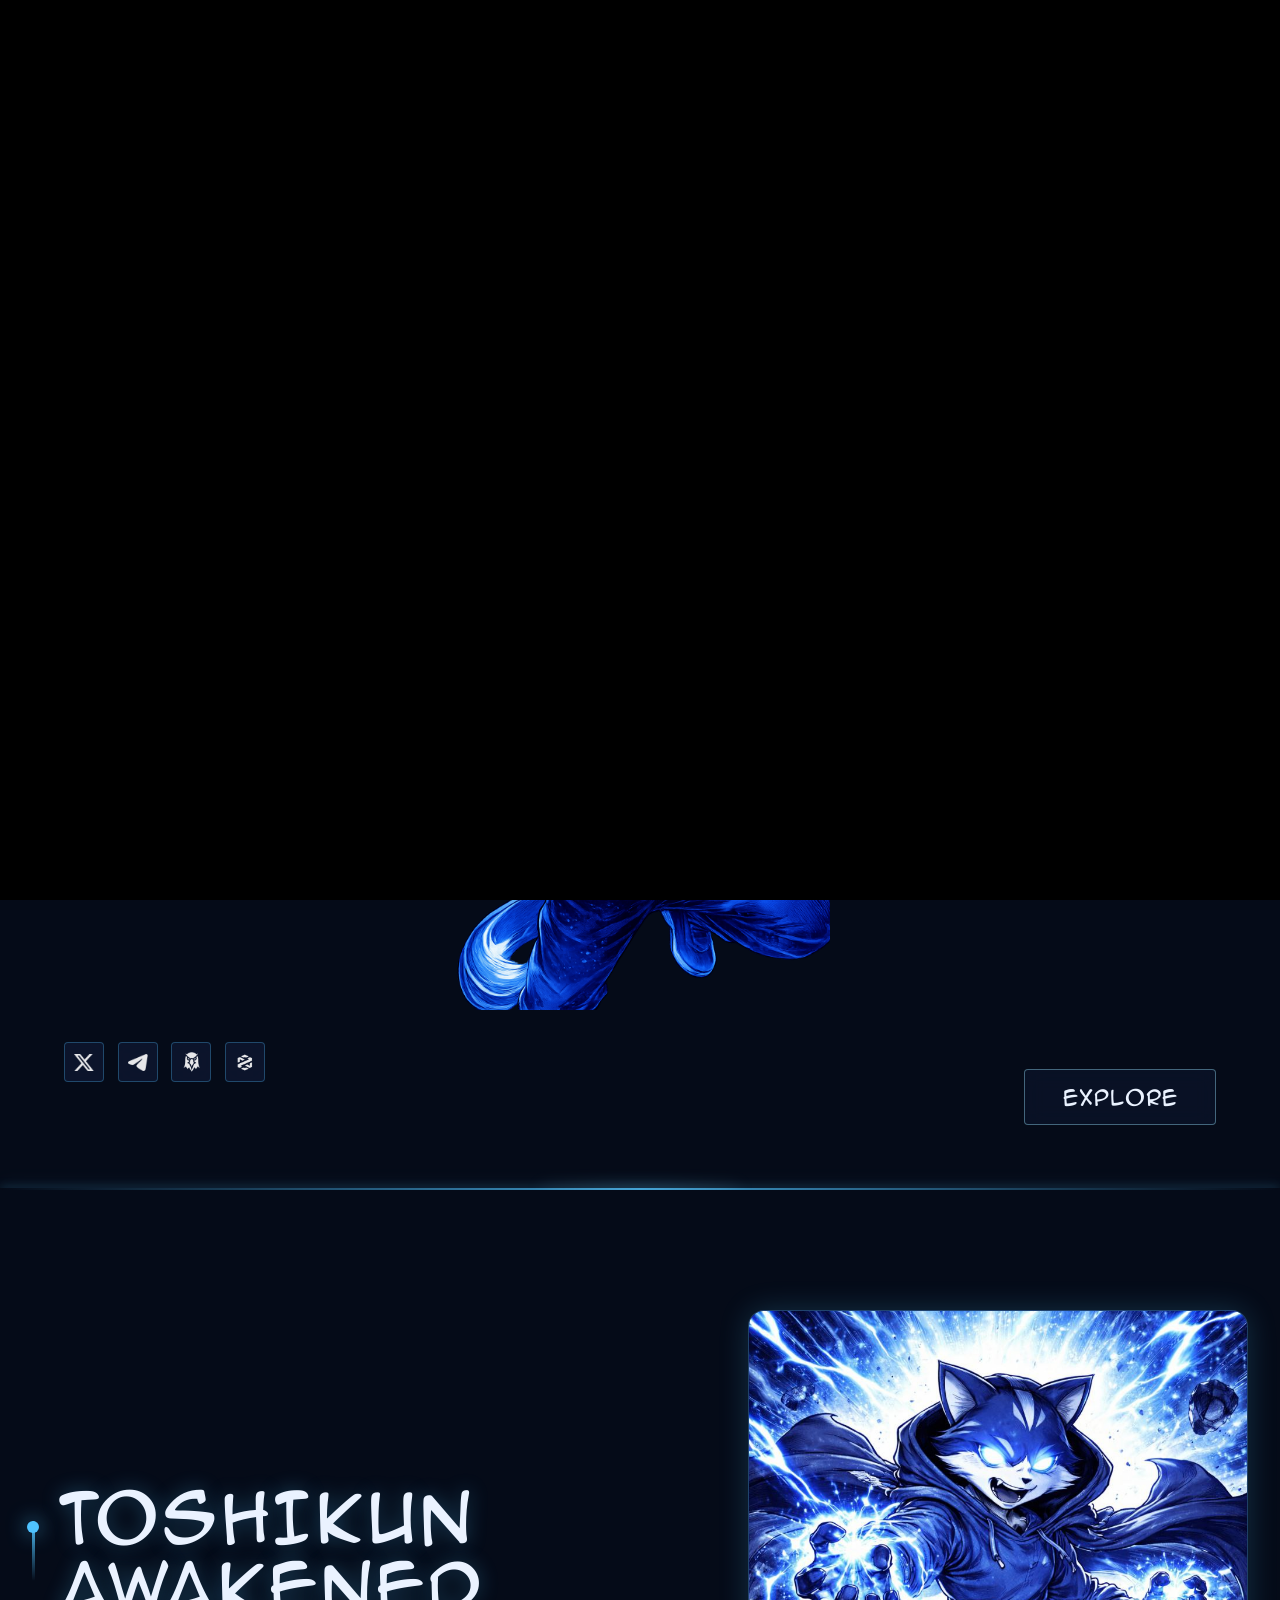
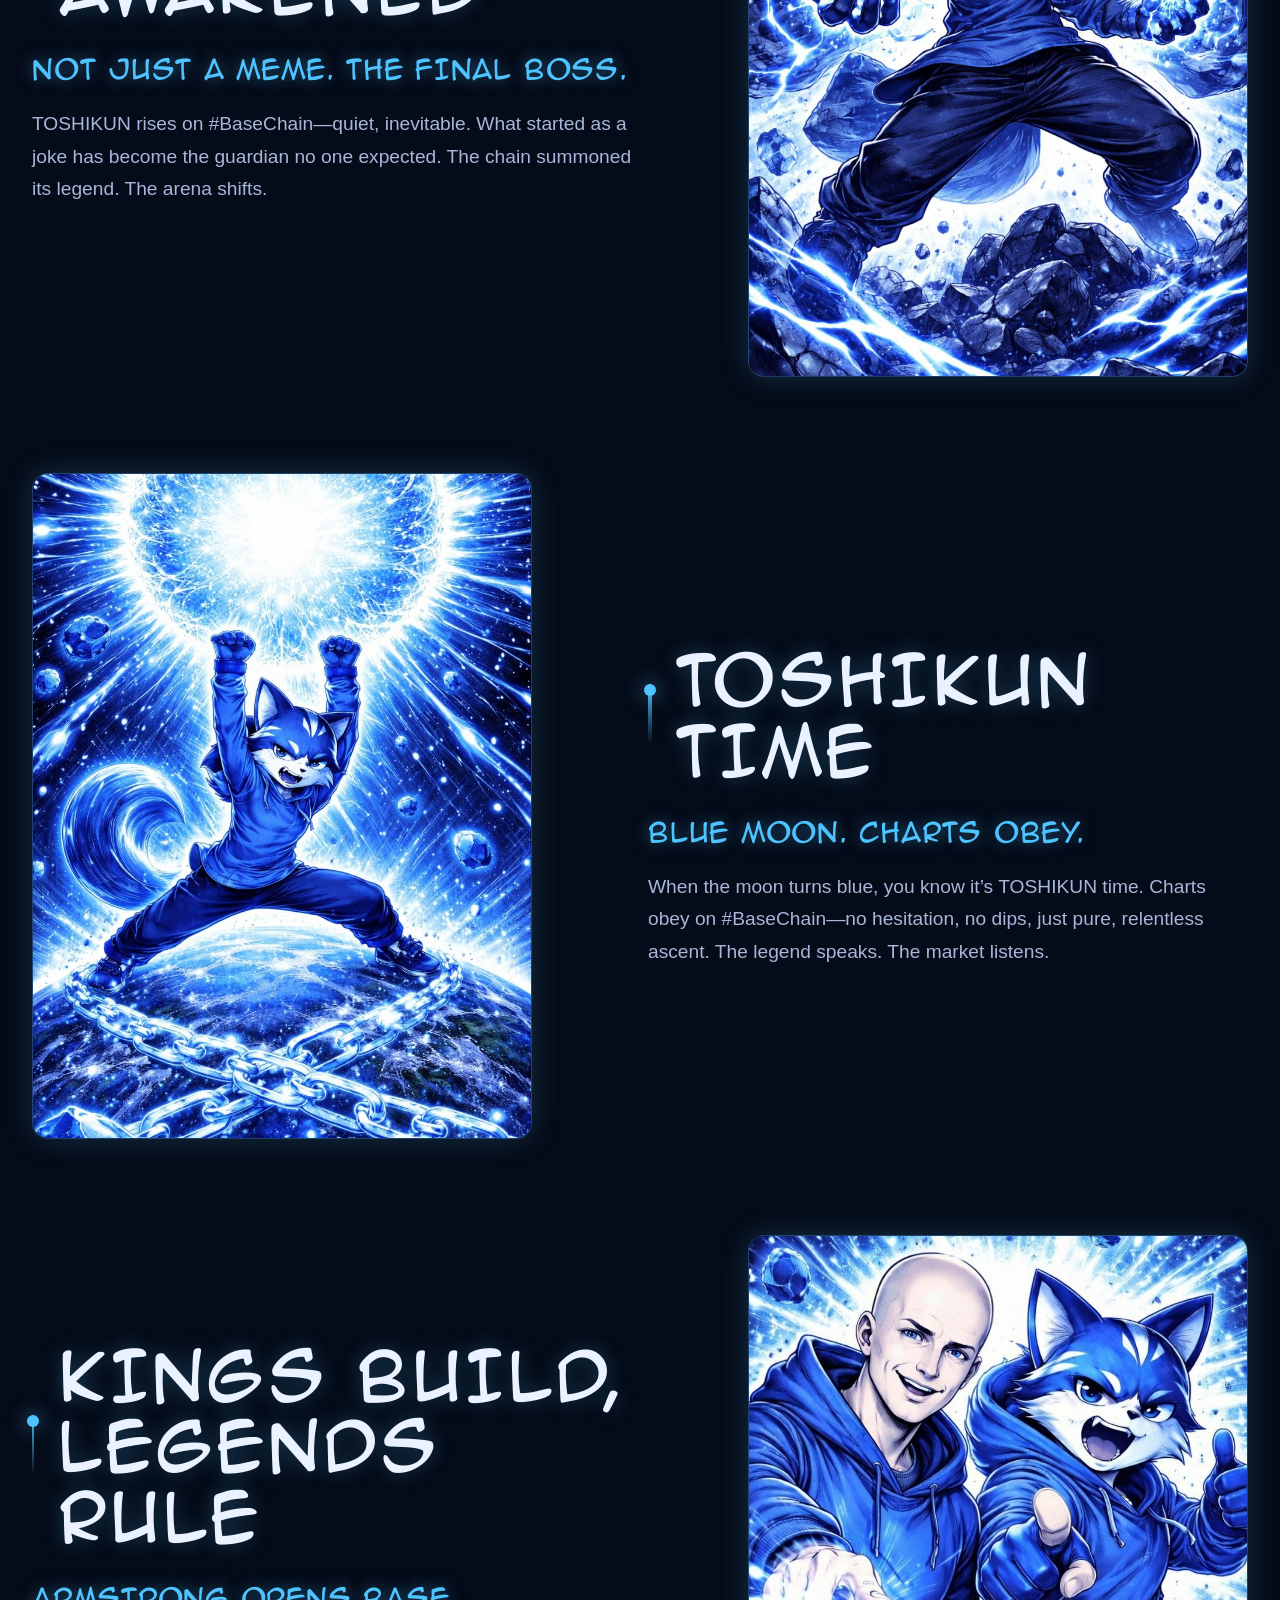
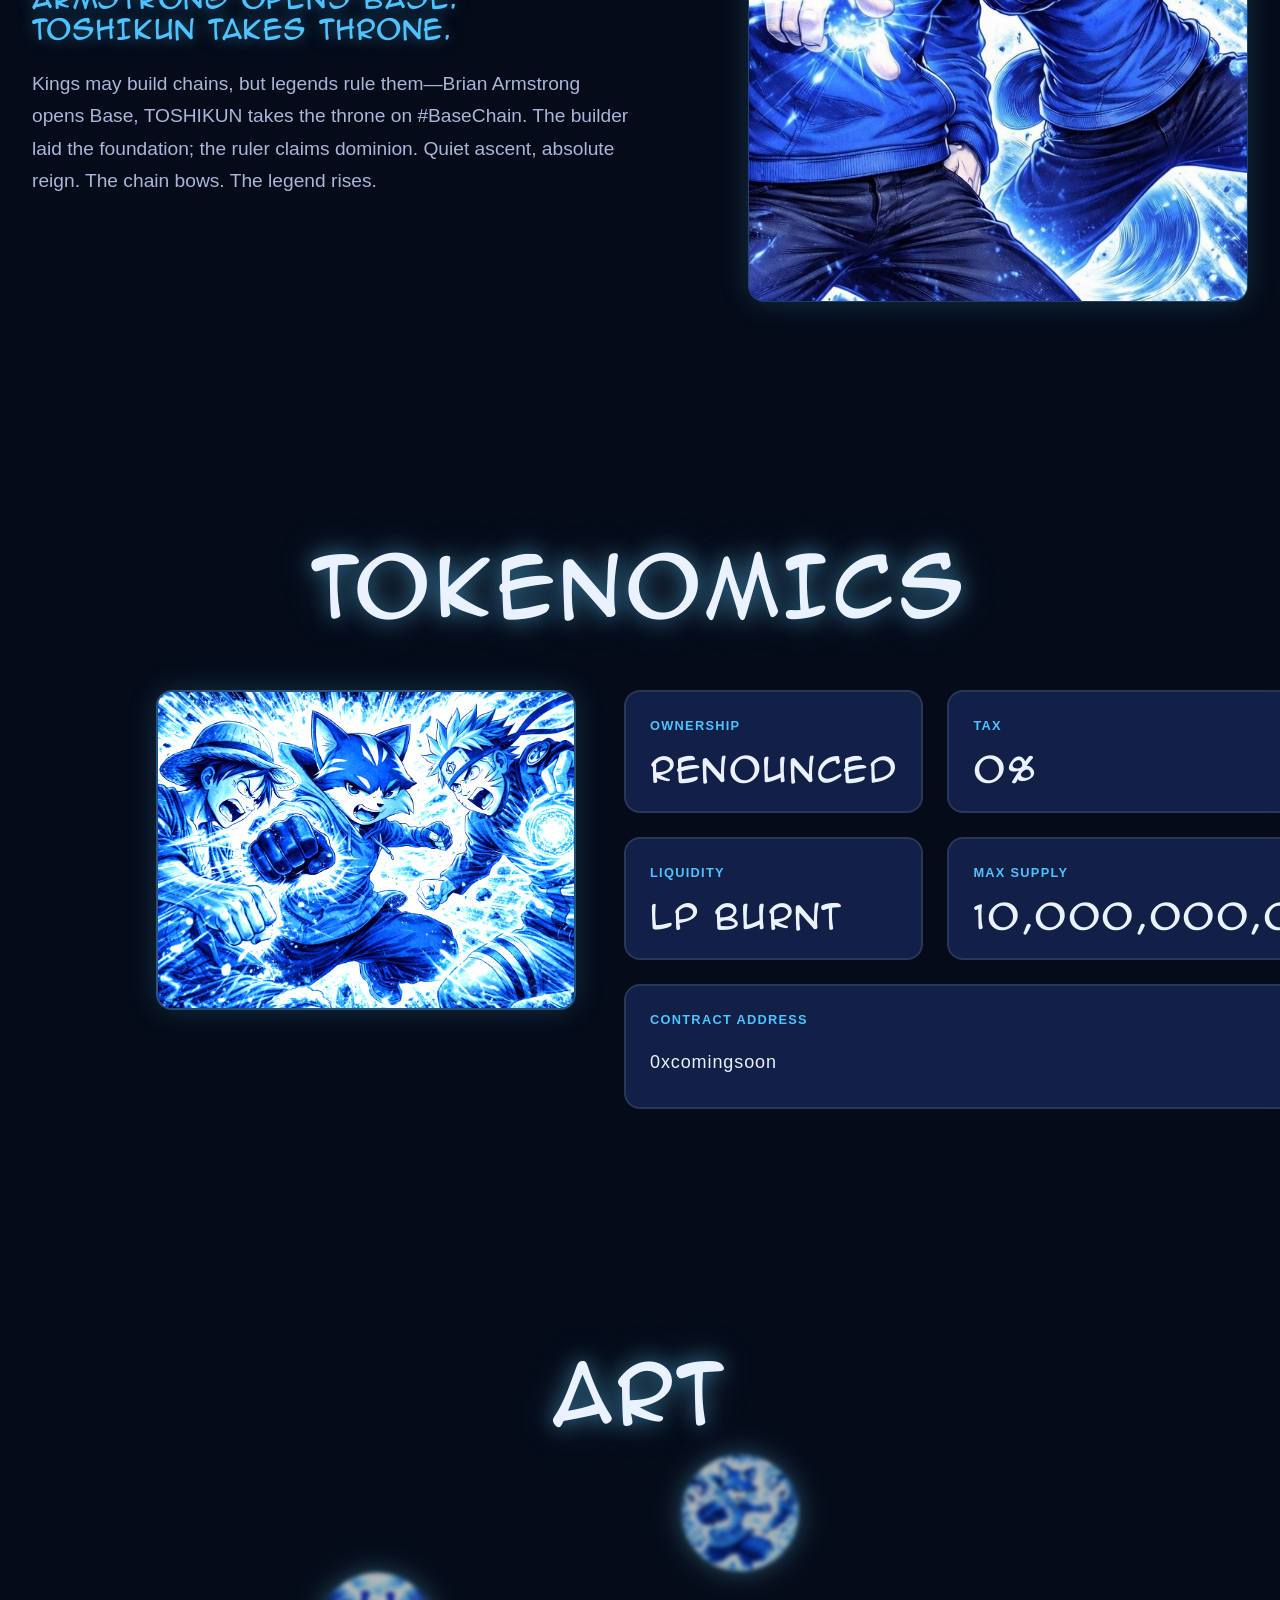
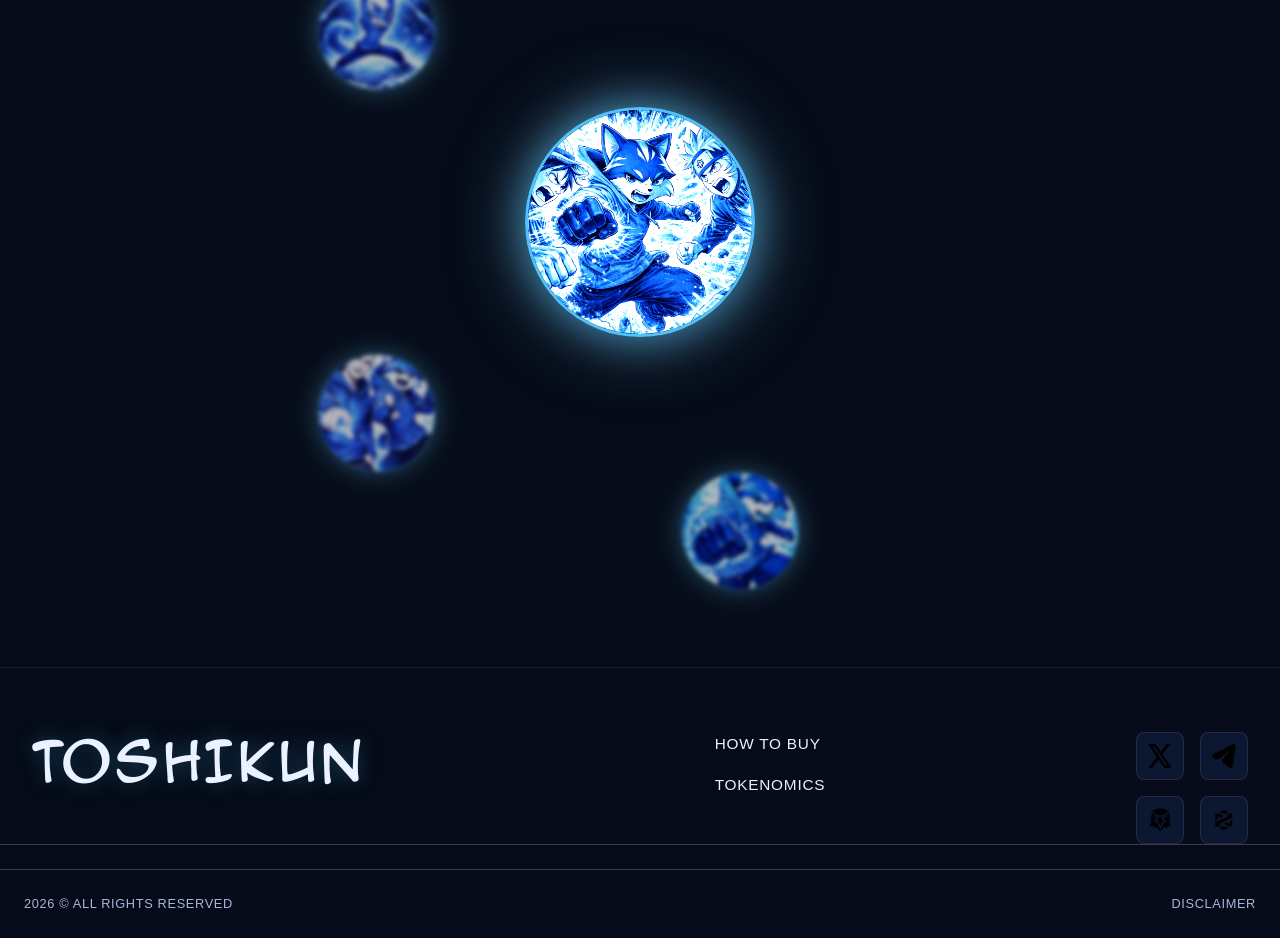
==== index.html @ 1a9bc4cf "sdfsdf" ====
<!DOCTYPE html>
<!--pYTr7hoHGYEhl8KFWzKjO-->
<html lang="pt-BR">
  <head>
    <meta charset="utf-8" />
    <meta name="viewport" content="width=device-width, initial-scale=1" />
    <link rel="preload" as="image" href="/logo.png" />
    <link rel="preload" as="image" href="/images/tokenomics.jpg" />
    <link
      rel="stylesheet"
      href="/_next/static/css/e7bf44fd7b5bde26.css?dpl=dpl_9pEHdtRf7CvMGkQ9hdshAdx8VDHJ"
      data-precedence="next"
    />
    <link
      rel="preload"
      as="script"
      fetchPriority="low"
      href="/_next/static/chunks/webpack-74c939c87fa0092a.js?dpl=dpl_9pEHdtRf7CvMGkQ9hdshAdx8VDHJ"
    />
    <script
      src="/_next/static/chunks/4bd1b696-c023c6e3521b1417.js?dpl=dpl_9pEHdtRf7CvMGkQ9hdshAdx8VDHJ"
      async=""
    ></script>
    <script
      src="/_next/static/chunks/255-a014c4a81a829f69.js?dpl=dpl_9pEHdtRf7CvMGkQ9hdshAdx8VDHJ"
      async=""
    ></script>
    <script
      src="/_next/static/chunks/main-app-f9b5d20365cb8be2.js?dpl=dpl_9pEHdtRf7CvMGkQ9hdshAdx8VDHJ"
      async=""
    ></script>
    <script
      src="/_next/static/chunks/239-767ea5a697c96d75.js?dpl=dpl_9pEHdtRf7CvMGkQ9hdshAdx8VDHJ"
      async=""
    ></script>
    <script
      src="/_next/static/chunks/app/page-e0109c1b77b724ce.js?dpl=dpl_9pEHdtRf7CvMGkQ9hdshAdx8VDHJ"
      async=""
    ></script>
    <title>TOSHIKUN - Home</title>
    <meta name="description" content="TOSHIKO" />
    <link rel="icon" href="/favicon.png" />
    <script
      src="/_next/static/chunks/polyfills-42372ed130431b0a.js?dpl=dpl_9pEHdtRf7CvMGkQ9hdshAdx8VDHJ"
      nomodule=""
    ></script>
  </head>
  <body>
    <div hidden=""><!--$--><!--/$--></div>
    <div class="loader">
      <div class="loader__video-wrapper">
        <video class="loader__video" autoplay="" muted="" playsinline="">
          <source src="/loader.mp4" type="video/mp4" />
        </video>
      </div>
    </div>
    <div class="wrapper">
      <header class="header">
        <div class="header__container">
          <a
            href="https://t.me/basetoshikun"
            target="_blank"
            rel="noopener noreferrer"
            class="header__button"
            ><span>JOIN COMMUNITY</span></a
          >
        </div>
      </header>
      <main>
        <section class="hero">
          <div class="hero__bg">
            <video
              class="hero__bg-video"
              autoplay=""
              muted=""
              playsinline=""
              preload="auto"
            >
              <source src="/background.mp4" type="video/mp4" />
            </video>
            <div class="hero__bg-overlay"></div>
          </div>
          <div class="hero__container">
            <div class="hero__title">
                <img src="/title.png"/>
            </div>
            <div class="hero__logo-wrapper">
              <div class="hero__logo hero__logo--idle">
                <img
                  alt="TOSHIKO Logo"
                  width="800"
                  height="700"
                  decoding="async"
                  data-nimg="1"
                  class="hero__logo-img"
                  style="color: transparent"
                  src="/logo.png"
                />
              </div>
            </div>
            <div class="hero__footer">
              <div class="hero__social">
                <a
                  href="https://x.com/basetoshikun"
                  target="_blank"
                  rel="noopener noreferrer"
                  class="hero__social-item"
                  aria-label="Twitter/X"
                  ><img
                    alt="Twitter/X"
                    loading="lazy"
                    width="24"
                    height="24"
                    decoding="async"
                    data-nimg="1"
                    style="color: transparent"
                    srcset="
                      /_next/image?url=%2Ftwitter.png&amp;w=32&amp;q=75 1x,
                      /_next/image?url=%2Ftwitter.png&amp;w=48&amp;q=75 2x
                    "
                    src="/_next/image?url=%2Ftwitter.png&amp;w=48&amp;q=75" /></a
                ><a
                  href="https://t.me/basetoshikun"
                  target="_blank"
                  rel="noopener noreferrer"
                  class="hero__social-item"
                  aria-label="Telegram"
                  ><img
                    alt="Telegram"
                    loading="lazy"
                    width="24"
                    height="24"
                    decoding="async"
                    data-nimg="1"
                    style="color: transparent"
                    srcset="
                      /_next/image?url=%2Ftelegram.png&amp;w=32&amp;q=75 1x,
                      /_next/image?url=%2Ftelegram.png&amp;w=48&amp;q=75 2x
                    "
                    src="/_next/image?url=%2Ftelegram.png&amp;w=48&amp;q=75" /></a
                ><a
                  href="https://dexscreener.com/base/0xcomingsoon"
                  target="_blank"
                  rel="noopener noreferrer"
                  class="hero__social-item"
                  aria-label="DexScreener"
                  ><img
                    alt="DexScreener"
                    loading="lazy"
                    width="24"
                    height="24"
                    decoding="async"
                    data-nimg="1"
                    style="color: transparent"
                    srcset="
                      /_next/image?url=%2Fdexscreener.png&amp;w=32&amp;q=75 1x,
                      /_next/image?url=%2Fdexscreener.png&amp;w=48&amp;q=75 2x
                    "
                    src="/_next/image?url=%2Fdexscreener.png&amp;w=48&amp;q=75" /></a
                ><a
                  href="https://www.dextools.io/app/en/base/pair-explorer/0xcomingsoon"
                  target="_blank"
                  rel="noopener noreferrer"
                  class="hero__social-item"
                  aria-label="Dextools"
                  ><img
                    alt="Dextools"
                    loading="lazy"
                    width="24"
                    height="24"
                    decoding="async"
                    data-nimg="1"
                    style="color: transparent"
                    srcset="
                      /_next/image?url=%2Fdextools.png&amp;w=32&amp;q=75 1x,
                      /_next/image?url=%2Fdextools.png&amp;w=48&amp;q=75 2x
                    "
                    src="/_next/image?url=%2Fdextools.png&amp;w=48&amp;q=75"
                /></a>
              </div>
              <div class="hero__footer-button">
                <a href="#" class="hero__button hero__button--footer"
                  ><span>EXPLORE</span></a
                >
              </div>
            </div>
          </div>
          <div class="hero__divider">
            <div class="hero__divider-line"></div>
            <div class="hero__divider-glow"></div>
          </div>
        </section>
        <section class="story">
          <div class="story__container">
            <div class="story__item">
              <div class="story__content">
                <div class="story__title-wrapper">
                  <div class="story__title-line"></div>
                  <h2 class="story__title">TOSHIKUN AWAKENED</h2>
                </div>
                <p class="story__subtitle">Not Just a Meme. The Final Boss.</p>
                <p class="story__text">
                    TOSHIKUN rises on #BaseChain—quiet, inevitable. What started as a joke has become the guardian no one expected. The chain summoned its legend. The arena shifts.
                </p>
              </div>
              <div class="story__image">
                <div class="story__image-frame">
                  <img
                    alt="On-Chain Transparency"
                    loading="lazy"
                    decoding="async"
                    data-nimg="fill"
                    class="story__image-content"
                    style="
                      position: absolute;
                      height: 100%;
                      width: 100%;
                      left: 0;
                      top: 0;
                      right: 0;
                      bottom: 0;
                      color: transparent;
                    "
                    src="/images/img1.jpg"
                  />
                </div>
              </div>
            </div>
            <div class="story__item story__item--reverse">
              <div class="story__content">
                <div class="story__title-wrapper">
                  <div class="story__title-line"></div>
                  <h2 class="story__title">TOSHIKUN TIME</h2>
                </div>
                <p class="story__subtitle">Blue Moon. Charts Obey.</p>
                <p class="story__text">
                    When the moon turns blue, you know it’s TOSHIKUN time. Charts obey on #BaseChain—no hesitation, no dips, just pure, relentless ascent. The legend speaks. The market listens.
                </p>
              </div>
              <div class="story__image">
                <div class="story__image-frame">
                  <img
                    alt="Autonomous AI Agents"
                    loading="lazy"
                    decoding="async"
                    data-nimg="fill"
                    class="story__image-content"
                    style="
                      position: absolute;
                      height: 100%;
                      width: 100%;
                      left: 0;
                      top: 0;
                      right: 0;
                      bottom: 0;
                      color: transparent;
                    "
                    src="/images/img2.jpg"
                  />
                </div>
              </div>
            </div>
            <div class="story__item">
              <div class="story__content">
                <div class="story__title-wrapper">
                  <div class="story__title-line"></div>
                  <h2 class="story__title">KINGS BUILD, LEGENDS RULE</h2>
                </div>
                <p class="story__subtitle">Armstrong Opens Base. TOSHIKUN Takes Throne.</p>
                <p class="story__text">
                    Kings may build chains, but legends rule them—Brian Armstrong opens Base, TOSHIKUN takes the throne on #BaseChain. The builder laid the foundation; the ruler claims dominion. Quiet ascent, absolute reign. The chain bows. The legend rises.
                </p>
              </div>
              <div class="story__image">
                <div class="story__image-frame">
                  <img
                    alt="Tokenized Power"
                    loading="lazy"
                    decoding="async"
                    data-nimg="fill"
                    class="story__image-content"
                    style="
                      position: absolute;
                      height: 100%;
                      width: 100%;
                      left: 0;
                      top: 0;
                      right: 0;
                      bottom: 0;
                      color: transparent;
                    "
                    src="/images/img3.jpg"
                  />
                </div>
              </div>
            </div>
          </div>
        </section>
        <section class="tokenomics">
          <div class="tokenomics__container">
            <h2 class="tokenomics__title">TOKENOMICS</h2>
            <div class="tokenomics__content">
              <div class="tokenomics__illustration">
                <div class="tokenomics__illustration-wrapper">
                  <img
                    alt="Isagi Character"
                    decoding="async"
                    data-nimg="fill"
                    class="tokenomics__illustration-img"
                    style="
                      position: absolute;
                      height: 100%;
                      width: 100%;
                      left: 0;
                      top: 0;
                      right: 0;
                      bottom: 0;
                      color: transparent;
                    "
                    src="/images/tokenomics.jpg"
                  />
                </div>
              </div>
              <div class="tokenomics__cards">
                <div class="tokenomics__card">
                  <span class="tokenomics__card-label">OWNERSHIP</span
                  ><span class="tokenomics__card-value">RENOUNCED</span>
                </div>
                <div class="tokenomics__card">
                  <span class="tokenomics__card-label">TAX</span
                  ><span class="tokenomics__card-value">0%</span>
                </div>
                <div class="tokenomics__card">
                  <span class="tokenomics__card-label">LIQUIDITY</span
                  ><span class="tokenomics__card-value">LP BURNT</span>
                </div>
                <div class="tokenomics__card">
                  <span class="tokenomics__card-label">MAX SUPPLY</span
                  ><span class="tokenomics__card-value">10,000,000,000</span>
                </div>
                <div class="tokenomics__card tokenomics__card--address">
                  <span class="tokenomics__card-label">CONTRACT ADDRESS</span>
                  <div class="tokenomics__card-address-wrapper">
                    <span class="tokenomics__card-address"
                      >0xcomingsoon</span
                    ><button
                      class="tokenomics__card-copy"
                      aria-label="Copy contract address"
                    >
                      <svg
                        width="20"
                        height="20"
                        viewBox="0 0 24 24"
                        fill="none"
                        xmlns="http://www.w3.org/2000/svg"
                      >
                        <path
                          d="M16 1H4C2.9 1 2 1.9 2 3V17H4V3H16V1ZM19 5H8C6.9 5 6 5.9 6 7V21C6 22.1 6.9 23 8 23H19C20.1 23 21 22.1 21 21V7C21 5.9 20.1 5 19 5ZM19 21H8V7H19V21Z"
                          fill="currentColor"
                        ></path>
                      </svg>
                    </button>
                  </div>
                </div>
              </div>
            </div>
          </div>
        </section>
        <section class="art">
          <div class="art__container">
            <h2 class="art__title">ART</h2>
            <div class="art__orbit">
              <div class="art__center">
                <div class="art__center-image">
                  <div class="art__particles"></div>
                  <img
                    alt="Active Art"
                    decoding="async"
                    data-nimg="fill"
                    class="art__center-img"
                    style="
                      position: absolute;
                      height: 100%;
                      width: 100%;
                      left: 0;
                      top: 0;
                      right: 0;
                      bottom: 0;
                      color: transparent;
                    "
                    src="/logo.png"
                  />
                </div>
              </div>
              <div class="art__orbit-ring"></div>
            </div>
          </div>
        </section>
      </main>
      <footer class="footer">
        <div class="footer__container">
          <div class="footer__logo">
            <h2 class="footer__logo-text">
              <span class="footer__logo-main">TOSHIKUN</span>
            </h2>
          </div>
          <div class="footer__nav">
            <div class="footer__nav-column">
              <a href="#" class="footer__nav-link">HOW TO BUY</a
              ><a href="#" class="footer__nav-link">TOKENOMICS</a>
            </div>
          </div>
          <div class="footer__social">
            <a
              href="https://x.com/basetoshikun"
              target="_blank"
              rel="noopener noreferrer"
              class="footer__social-item"
              aria-label="Twitter/X"
              ><img
                alt="Twitter/X"
                loading="lazy"
                width="24"
                height="24"
                decoding="async"
                data-nimg="1"
                style="color: transparent"
                srcset="
                  /_next/image?url=%2Ftwitter.png&amp;w=32&amp;q=75 1x,
                  /_next/image?url=%2Ftwitter.png&amp;w=48&amp;q=75 2x
                "
                src="/_next/image?url=%2Ftwitter.png&amp;w=48&amp;q=75" /></a
            ><a
              href="https://t.me/basetoshikun"
              target="_blank"
              rel="noopener noreferrer"
              class="footer__social-item"
              aria-label="Telegram"
              ><img
                alt="Telegram"
                loading="lazy"
                width="24"
                height="24"
                decoding="async"
                data-nimg="1"
                style="color: transparent"
                srcset="
                  /_next/image?url=%2Ftelegram.png&amp;w=32&amp;q=75 1x,
                  /_next/image?url=%2Ftelegram.png&amp;w=48&amp;q=75 2x
                "
                src="/_next/image?url=%2Ftelegram.png&amp;w=48&amp;q=75" /></a
            ><a
              href="https://dexscreener.com/base/0xcomingsoon"
              target="_blank"
              rel="noopener noreferrer"
              class="footer__social-item"
              aria-label="DexScreener"
              ><img
                alt="DexScreener"
                loading="lazy"
                width="24"
                height="24"
                decoding="async"
                data-nimg="1"
                style="color: transparent"
                srcset="
                  /_next/image?url=%2Fdexscreener.png&amp;w=32&amp;q=75 1x,
                  /_next/image?url=%2Fdexscreener.png&amp;w=48&amp;q=75 2x
                "
                src="/_next/image?url=%2Fdexscreener.png&amp;w=48&amp;q=75" /></a
            ><a
              href="https://www.dextools.io/app/en/base/pair-explorer/0xcomingsoon"
              target="_blank"
              rel="noopener noreferrer"
              class="footer__social-item"
              aria-label="Dextools"
              ><img
                alt="Dextools"
                loading="lazy"
                width="24"
                height="24"
                decoding="async"
                data-nimg="1"
                style="color: transparent"
                srcset="
                  /_next/image?url=%2Fdextools.png&amp;w=32&amp;q=75 1x,
                  /_next/image?url=%2Fdextools.png&amp;w=48&amp;q=75 2x
                "
                src="/_next/image?url=%2Fdextools.png&amp;w=48&amp;q=75"
            /></a>
          </div>
        </div>
        <div class="footer__bottom">
          <div class="footer__divider"></div>
          <div class="footer__bottom-content">
            <p class="footer__copyright">2026 © ALL RIGHTS RESERVED</p>
            <a href="#" class="footer__disclaimer">DISCLAIMER</a>
          </div>
        </div>
      </footer>
    </div>
    <!--$--><!--/$-->
    <script
      src="/_next/static/chunks/webpack-74c939c87fa0092a.js?dpl=dpl_9pEHdtRf7CvMGkQ9hdshAdx8VDHJ"
      id="_R_"
      async=""
    ></script>
    <script>
      (self.__next_f = self.__next_f || []).push([0]);
    </script>
    <script>
      self.__next_f.push([
        1,
        '1:"$Sreact.fragment"\n2:I[9766,[],""]\n3:I[8924,[],""]\n4:I[1959,[],"ClientPageRoot"]\n5:I[7339,["239","static/chunks/239-767ea5a697c96d75.js?dpl=dpl_9pEHdtRf7CvMGkQ9hdshAdx8VDHJ","974","static/chunks/app/page-e0109c1b77b724ce.js?dpl=dpl_9pEHdtRf7CvMGkQ9hdshAdx8VDHJ"],"default"]\n8:I[4431,[],"OutletBoundary"]\na:I[5278,[],"AsyncMetadataOutlet"]\nc:I[4431,[],"ViewportBoundary"]\ne:I[4431,[],"MetadataBoundary"]\nf:"$Sreact.suspense"\n11:I[7150,[],""]\n:HL["/_next/static/css/e7bf44fd7b5bde26.css?dpl=dpl_9pEHdtRf7CvMGkQ9hdshAdx8VDHJ","style"]\n',
      ]);
    </script>
    <script>
      self.__next_f.push([
        1,
        '0:{"P":null,"b":"pYTr7hoHGYEhl8KFWzKjO","p":"","c":["",""],"i":false,"f":[[["",{"children":["__PAGE__",{}]},"$undefined","$undefined",true],["",["$","$1","c",{"children":[[["$","link","0",{"rel":"stylesheet","href":"/_next/static/css/e7bf44fd7b5bde26.css?dpl=dpl_9pEHdtRf7CvMGkQ9hdshAdx8VDHJ","precedence":"next","crossOrigin":"$undefined","nonce":"$undefined"}]],["$","html",null,{"lang":"pt-BR","children":["$","body",null,{"children":["$","$L2",null,{"parallelRouterKey":"children","error":"$undefined","errorStyles":"$undefined","errorScripts":"$undefined","template":["$","$L3",null,{}],"templateStyles":"$undefined","templateScripts":"$undefined","notFound":[[["$","title",null,{"children":"404: This page could not be found."}],["$","div",null,{"style":{"fontFamily":"system-ui,\\"Segoe UI\\",Roboto,Helvetica,Arial,sans-serif,\\"Apple Color Emoji\\",\\"Segoe UI Emoji\\"","height":"100vh","textAlign":"center","display":"flex","flexDirection":"column","alignItems":"center","justifyContent":"center"},"children":["$","div",null,{"children":[["$","style",null,{"dangerouslySetInnerHTML":{"__html":"body{color:#000;background:#fff;margin:0}.next-error-h1{border-right:1px solid rgba(0,0,0,.3)}@media (prefers-color-scheme:dark){body{color:#fff;background:#000}.next-error-h1{border-right:1px solid rgba(255,255,255,.3)}}"}}],["$","h1",null,{"className":"next-error-h1","style":{"display":"inline-block","margin":"0 20px 0 0","padding":"0 23px 0 0","fontSize":24,"fontWeight":500,"verticalAlign":"top","lineHeight":"49px"},"children":404}],["$","div",null,{"style":{"display":"inline-block"},"children":["$","h2",null,{"style":{"fontSize":14,"fontWeight":400,"lineHeight":"49px","margin":0},"children":"This page could not be found."}]}]]}]}]],[]],"forbidden":"$undefined","unauthorized":"$undefined"}]}]}]]}],{"children":["__PAGE__",["$","$1","c",{"children":[["$","$L4",null,{"Component":"$5","searchParams":{},"params":{},"promises":["$@6","$@7"]}],null,["$","$L8",null,{"children":["$L9",["$","$La",null,{"promise":"$@b"}]]}]]}],{},null,false]},null,false],["$","$1","h",{"children":[null,[["$","$Lc",null,{"children":"$Ld"}],null],["$","$Le",null,{"children":["$","div",null,{"hidden":true,"children":["$","$f",null,{"fallback":null,"children":"$L10"}]}]}]]}],false]],"m":"$undefined","G":["$11",[]],"s":false,"S":true}\n',
      ]);
    </script>
    <script>
      self.__next_f.push([
        1,
        '6:{}\n7:"$0:f:0:1:2:children:1:props:children:0:props:params"\n',
      ]);
    </script>
    <script>
      self.__next_f.push([
        1,
        'd:[["$","meta","0",{"charSet":"utf-8"}],["$","meta","1",{"name":"viewport","content":"width=device-width, initial-scale=1"}]]\n9:null\n',
      ]);
    </script>
    <script>
      self.__next_f.push([
        1,
        '12:I[622,[],"IconMark"]\nb:{"metadata":[["$","title","0",{"children":"TOSHIKO - Home"}],["$","meta","1",{"name":"description","content":"TOSHIKO"}],["$","link","2",{"rel":"icon","href":"/favicon.png"}],["$","$L12","3",{}]],"error":null,"digest":"$undefined"}\n',
      ]);
    </script>
    <script>
      self.__next_f.push([1, '10:"$b:metadata"\n']);
    </script>
  </body>
</html>
---- _next/static/css/e7bf44fd7b5bde26.css ----
@font-face {
  font-family: Anime Ace;
  font-display: swap;
  src: url(/animeace2_reg.ttf) format("truetype");
  font-weight: 400;
  font-style: normal;
}
@import url("https://fonts.googleapis.com/css2?family=Inter:wght@300;400;500;600;700&display=swap");
@supports not (font-family: "Anime Ace") {
  * {
    font-family: -apple-system, BlinkMacSystemFont, Segoe UI, Roboto, sans-serif;
  }
}
* {
  padding: 0;
  margin: 0;
  border: 0;
}
*,
:after,
:before {
  box-sizing: border-box;
}
:after,
:before {
  display: inline-block;
}
body,
html {
  height: 100%;
  min-width: 320px;
}
body {
  color: #eaf2ff;
  line-height: 1.6;
  font-family: Inter, -apple-system, BlinkMacSystemFont, Segoe UI, Roboto,
    sans-serif;
  font-size: 1.25rem;
  background-color: #050b18;
  -ms-text-size-adjust: 100%;
  -moz-text-size-adjust: 100%;
  -webkit-text-size-adjust: 100%;
  -webkit-font-smoothing: antialiased;
  -moz-osx-font-smoothing: grayscale;
}
.loader {
  position: fixed;
  top: 0;
  left: 0;
  z-index: 9999;
  overflow: hidden;
}
.loader,
.loader__video-wrapper {
  width: 100%;
  height: 100%;
  background-color: #000;
  display: flex;
  align-items: center;
  justify-content: center;
}
.loader__video {
  width: 100%;
  height: 100%;
  object-fit: contain;
  background-color: #000;
}
button,
input,
textarea {
  font-family: Inter, -apple-system, BlinkMacSystemFont, Segoe UI, Roboto,
    sans-serif;
  font-size: inherit;
  line-height: inherit;
  color: inherit;
  background-color: rgba(0, 0, 0, 0);
}
input,
textarea {
  width: 100%;
}
label {
  display: inline-block;
}
button,
option,
select {
  cursor: pointer;
}
a {
  display: inline-block;
  color: inherit;
  text-decoration: none;
}
ul li {
  list-style: none;
}
img {
  vertical-align: top;
}
h1,
h2,
h3,
h4,
h5,
h6 {
  font-weight: inherit;
  font-size: inherit;
}
.lock body {
  overflow: hidden;
  touch-action: none;
  overscroll-behavior: none;
}
.wrapper {
  min-height: 100%;
  display: flex;
  flex-direction: column;
  overflow: hidden;
}
@supports (overflow: clip) {
  .wrapper {
    overflow: clip;
  }
}
.wrapper > main {
  flex: 1 1 auto;
}
.wrapper > * {
  min-width: 0;
}
[class*="__container"] {
  max-width: 99.375rem;
  margin: 0 auto;
  padding: 0 0.9375rem;
}
[class*="--gc"] {
  display: grid;
  min-width: 0;
  grid-template-columns: 0.9375rem 1fr minmax(auto, 97.5rem) 1fr 0.9375rem;
}
[class*="--gc"] > * {
  min-width: 0;
  grid-column: 3/4;
}
body:after {
  content: "";
  background-color: rgba(0, 0, 0, 0.6);
  position: fixed;
  width: 100%;
  height: 100%;
  top: 0;
  left: 0;
  opacity: 0;
  transition: opacity 0.8s ease 0s;
  pointer-events: none;
  z-index: 149;
}
.popup-show body:after {
  opacity: 1;
}
.popup {
  position: fixed;
  top: 0;
  left: 0;
  bottom: 0;
  right: 0;
  padding: 30px 10px;
  transition: visibility 0.8s ease 0s;
  visibility: hidden;
  pointer-events: none;
}
.popup_show {
  z-index: 150;
  visibility: visible;
  overflow: auto;
  pointer-events: auto;
}
.popup_show .popup__content {
  visibility: visible;
  transform: scale(1);
}
.popup__wrapper {
  flex-direction: column;
  min-height: 100%;
  flex: 1 1 auto;
  justify-content: center;
}
.popup__content,
.popup__wrapper {
  width: 100%;
  display: flex;
  align-items: center;
}
.popup__content {
  visibility: hidden;
  transform: scale(0);
  transition: transform 0.3s ease 0s;
  padding: 40px 30px 30px;
  max-width: 900px;
  border-radius: 20px;
  background-color: #fff;
  flex-direction: column;
}
.popup__content h2 {
  text-align: center;
  color: #000;
  font-family: Anime Ace, sans-serif;
  font-style: normal;
  font-weight: 400;
  line-height: 1.1;
  letter-spacing: 0.05em;
  text-transform: uppercase;
}
.popup__content > div {
  display: flex;
  flex-direction: column;
}
.popup__content > div p {
  color: #000;
  font-family: Inter, sans-serif;
  font-style: normal;
  font-weight: 400;
  line-height: 1.6;
}
.lock .popup__content {
  visibility: visible;
}
.popup__close {
  position: absolute;
  z-index: 2;
  top: 15px;
  right: 15px;
}
.ibg {
  width: 100%;
  height: 100%;
  object-fit: cover;
}
.ibg--top {
  object-position: top;
}
.ibg--bottom {
  object-position: bottom;
}
.ibg--left {
  object-position: left;
}
.ibg--right {
  object-position: right;
}
.ibg--contain {
  object-fit: contain;
}
.header {
  position: absolute;
  z-index: 10;
  top: 0;
  left: 0;
  width: 100%;
  padding: 1rem 1.5rem 0;
}
.header__container {
  display: flex;
  justify-content: flex-end;
  width: 100%;
}
.header__button {
  position: relative;
  border-radius: 0.25rem;
  background-color: #4fc3ff;
  padding: 0 1.5rem;
  height: 3rem;
  display: flex;
  align-items: center;
  justify-content: center;
  text-decoration: none;
  transition: all 0.3s ease;
  border: 2px solid #9be7ff;
  box-shadow: 0 0 20px rgba(79, 195, 255, 0.4), 0 0 40px rgba(79, 195, 255, 0.2);
}
.header__button:hover {
  background-color: #5da9ff;
  transform: translateY(-2px);
  box-shadow: 0 0 30px rgba(79, 195, 255, 0.6),
    0 0 60px rgba(155, 231, 255, 0.4), 0 4px 12px rgba(5, 11, 24, 0.5);
}
.header__button span {
  color: #050b18;
  font-family: Anime Ace, sans-serif;
  font-size: 1.125rem;
  font-style: normal;
  font-weight: 400;
  line-height: normal;
  letter-spacing: 0.05em;
  text-transform: uppercase;
  white-space: nowrap;
}
.footer {
  position: relative;
  z-index: 2;
  background: #050b18;
  padding: 4rem 0 0;
  border-top: 1px solid rgba(79, 195, 255, 0.1);
}
.footer__container {
  max-width: 99.375rem;
  margin: 0 auto;
  display: flex;
  align-items: flex-start;
  justify-content: space-between;
  gap: 3rem;
  padding: 0 1.5rem 2rem;
}
.footer__logo {
  flex-shrink: 0;
}
.footer__logo-text {
  margin: 0;
  display: flex;
  flex-direction: column;
}
.footer__logo-main {
  color: #eaf2ff;
  font-family: Anime Ace, sans-serif;
  font-size: clamp(2rem, 4vw, 3.5rem);
  font-weight: 400;
  line-height: 1.1;
  letter-spacing: 0.05em;
  text-transform: uppercase;
  text-shadow: 0 0 20px rgba(79, 195, 255, 0.3);
}
.footer__nav {
  display: flex;
  align-items: flex-start;
  gap: 4rem;
  flex: 1 1;
  justify-content: center;
}
.footer__nav-column {
  display: flex;
  flex-direction: column;
  gap: 1rem;
}
.footer__nav-link {
  color: #eaf2ff;
  font-family: Inter, sans-serif;
  font-size: clamp(0.875rem, 1.2vw, 1.125rem);
  font-weight: 500;
  text-transform: uppercase;
  letter-spacing: 0.05em;
  transition: color 0.2s ease;
  display: flex;
  align-items: center;
  gap: 0.75rem;
  position: relative;
}
.footer__nav-link:hover {
  color: #4fc3ff;
}
.footer__nav-badge {
  background: rgba(79, 195, 255, 0.7);
  color: #050b18;
  font-family: Anime Ace, sans-serif;
  font-size: 0.625rem;
  font-weight: 400;
  padding: 0.25rem 0.5rem;
  border-radius: 0.25rem;
  text-transform: uppercase;
  white-space: nowrap;
}
.footer__social {
  display: grid;
  grid-template-columns: repeat(2, 1fr);
  grid-gap: 1rem;
  gap: 1rem;
  flex-shrink: 0;
}
.footer__social-item {
  display: flex;
  align-items: center;
  justify-content: center;
  width: 3rem;
  height: 3rem;
  background: rgba(22, 38, 84, 0.5);
  border: 1px solid rgba(255, 255, 255, 0.1);
  border-radius: 0.5rem;
  transition: all 0.3s ease;
  filter: brightness(0.9);
}
.footer__social-item:hover {
  background: rgba(79, 195, 255, 0.2);
  border-color: rgba(79, 195, 255, 0.5);
  filter: brightness(1.2);
  transform: translateY(-3px);
  box-shadow: 0 5px 15px rgba(79, 195, 255, 0.3);
}
.footer__bottom {
  border-top: 1px solid rgba(255, 255, 255, 0.2);
  padding: 1.5rem 0;
}
.footer__divider {
  width: 100%;
  height: 1px;
  background: rgba(255, 255, 255, 0.2);
  margin-bottom: 1.5rem;
}
.footer__bottom-content {
  max-width: 99.375rem;
  margin: 0 auto;
  padding: 0 1.5rem;
  display: flex;
  align-items: center;
  justify-content: space-between;
}
.footer__copyright {
  margin: 0;
}
.footer__copyright,
.footer__disclaimer {
  color: #a8b6d9;
  font-family: Inter, sans-serif;
  font-size: clamp(0.75rem, 1vw, 0.875rem);
  font-weight: 500;
  text-transform: uppercase;
  letter-spacing: 0.05em;
}
.footer__disclaimer {
  transition: color 0.2s ease;
}
.footer__disclaimer:hover {
  color: #4fc3ff;
}
@media (max-width: 47.99875em) {
  .footer {
    padding: 3rem 0 0;
  }
  .footer__container {
    flex-direction: column;
    gap: 2.5rem;
    align-items: center;
    text-align: center;
  }
  .footer__nav {
    flex-direction: column;
    gap: 2rem;
    width: 100%;
  }
  .footer__nav-column {
    align-items: center;
  }
  .footer__social {
    grid-template-columns: repeat(4, 1fr);
    width: 100%;
    max-width: 300px;
  }
  .footer__bottom-content {
    flex-direction: column;
    gap: 1rem;
    text-align: center;
  }
}
.page__join {
  padding-top: 5rem;
}
.hero {
  position: relative;
}
.hero,
.hero__bg {
  z-index: 1;
  overflow: hidden;
}
.hero__bg {
  position: absolute;
  top: 0;
  left: 0;
  width: 100%;
  height: 100%;
}
.hero__bg-video {
  position: absolute;
  top: 50%;
  left: 50%;
  min-width: 100%;
  min-height: 100%;
  width: auto;
  height: auto;
  transform: translate(-50%, -50%);
  object-fit: cover;
  z-index: 1;
}
.hero__bg-overlay {
  background: linear-gradient(
    180deg,
    rgba(5, 11, 24, 0.4),
    rgba(5, 11, 24, 0.6) 50%,
    rgba(5, 11, 24, 0.8)
  );
  z-index: 2;
  pointer-events: none;
}
.hero__bg img,
.hero__bg-overlay {
  position: absolute;
  top: 0;
  left: 0;
  width: 100%;
  height: 100%;
}
.hero__bg img {
  z-index: 1;
  object-fit: cover;
}
.hero__container {
  position: relative;
  z-index: 4;
  display: flex;
  flex-direction: column;
  align-items: center;
  justify-content: space-between;
  min-height: 100vh;
  padding: 6.25rem 1rem 2rem;
  will-change: transform;
  transform: translateY(0);
}
.loaded .hero__container {
  animation: heroStart 1.2s ease-in-out 0.6s forwards;
}
.hero__title {
  opacity: 0;
  visibility: hidden;
  transform: translateY(2.5rem);
  will-change: transform, visibility, opacity;
}
.loaded .hero__title {
  animation: to-top 0.6s ease-out 1.6s forwards;
}
.hero__title img {
  width: 100%;
}
.hero__title {
  position: relative;
  z-index: 3;
}
.hero__title-main {
  color: #eaf2ff;
  font-family: Anime Ace, sans-serif;
  font-size: clamp(4rem, 12vw, 10rem);
  font-weight: 400;
  line-height: 1.1;
  letter-spacing: 0.05em;
  text-transform: uppercase;
  text-align: center;
  text-shadow: 0 0 20px rgba(79, 195, 255, 0.5),
    0 0 40px rgba(79, 195, 255, 0.3), 0 0 60px rgba(155, 231, 255, 0.2),
    2px 2px 0 rgba(5, 11, 24, 0.8);
  white-space: nowrap;
  margin: 0;
}
.hero__logo-wrapper {
  z-index: 3;
  flex: 1 1;
  margin: 2rem 0;
}
.hero__logo,
.hero__logo-wrapper {
  position: relative;
  display: flex;
  align-items: center;
  justify-content: center;
  width: 100%;
  max-width: 800px;
}
.hero__logo {
  aspect-ratio: 800/700;
  animation: logoFloat 6s ease-in-out infinite;
}
.hero__logo--flying-out {
  animation: logoFlyOut 2s ease-in forwards !important;
}
.hero__logo--flying-in {
  animation: logoFlyIn 2.5s ease-out forwards !important;
}
.hero__logo--flying-out .hero__logo-aura,
.hero__logo--flying-out .hero__logo-glow {
  opacity: 0;
  transition: opacity 0.3s ease;
}
@keyframes logoFlyOut {
  0% {
    transform: translate(0) rotate(0deg) scale(1);
    opacity: 1;
  }
  50% {
    transform: translate(150%, -50%) rotate(1turn) scale(0.8);
    opacity: 0.7;
  }
  to {
    transform: translate(300%, -100%) rotate(2turn) scale(0.3);
    opacity: 0;
  }
}
@keyframes logoFlyIn {
  0% {
    transform: translate(-200%, 200%) rotate(-180deg) scale(0.1);
    opacity: 0;
  }
  50% {
    transform: translate(-50%, 50%) rotate(-90deg) scale(0.5);
    opacity: 0.5;
  }
  to {
    transform: translate(0) rotate(0deg) scale(1);
    opacity: 1;
  }
}
.hero__logo-img {
  position: relative;
  z-index: 3;
  width: 100%;
  height: 100%;
  object-fit: contain;
  object-position: center;
  transition: all 0.3s ease;
  filter: drop-shadow(0 0 0 rgba(79, 195, 255, 0));
}
.hero__logo-img--active {
  filter: drop-shadow(0 0 20px rgba(79, 195, 255, 0.6))
    drop-shadow(0 0 40px rgba(155, 231, 255, 0.4))
    drop-shadow(0 0 60px rgba(79, 195, 255, 0.3));
  animation: logoGlow 2s ease-in-out infinite, logoFloat 6s ease-in-out infinite;
}
.hero__logo-aura {
  position: absolute;
  top: 50%;
  left: 50%;
  transform: translate(-50%, -50%);
  border-radius: 50%;
  z-index: 1;
  filter: blur(40px);
}
.hero__logo-aura--outer {
  width: 140%;
  height: 140%;
  background: radial-gradient(
    circle,
    rgba(79, 195, 255, 0.5) 0,
    rgba(79, 195, 255, 0.3) 25%,
    rgba(155, 231, 255, 0.2) 45%,
    rgba(79, 195, 255, 0.1) 65%,
    transparent 100%
  );
  animation: auraPulseOuter 4s ease-in-out infinite;
}
.hero__logo-aura--inner {
  width: 110%;
  height: 110%;
  background: radial-gradient(
    circle,
    rgba(155, 231, 255, 0.6) 0,
    rgba(79, 195, 255, 0.4) 30%,
    rgba(155, 231, 255, 0.2) 60%,
    transparent 100%
  );
  animation: auraPulseInner 3s ease-in-out infinite;
  animation-delay: 0.5s;
}
.hero__logo-glow {
  position: absolute;
  top: 50%;
  left: 50%;
  transform: translate(-50%, -50%);
  width: 100%;
  height: 100%;
  background: radial-gradient(
    circle at center,
    rgba(79, 195, 255, 0.3) 0,
    transparent 70%
  );
  z-index: 2;
  border-radius: 50%;
  animation: glowRotate 8s linear infinite;
  pointer-events: none;
}
@keyframes logoFloat {
  0%,
  to {
    transform: translateY(0) rotate(0deg);
  }
  25% {
    transform: translateY(-10px) rotate(1deg);
  }
  50% {
    transform: translateY(0) rotate(0deg);
  }
  75% {
    transform: translateY(10px) rotate(-1deg);
  }
}
@keyframes logoGlow {
  0%,
  to {
    filter: drop-shadow(0 0 20px rgba(79, 195, 255, 0.6))
      drop-shadow(0 0 40px rgba(155, 231, 255, 0.4))
      drop-shadow(0 0 60px rgba(79, 195, 255, 0.3));
  }
  50% {
    filter: drop-shadow(0 0 30px rgba(79, 195, 255, 0.8))
      drop-shadow(0 0 60px rgba(155, 231, 255, 0.6))
      drop-shadow(0 0 90px rgba(79, 195, 255, 0.5));
  }
}
@keyframes auraPulseOuter {
  0%,
  to {
    transform: translate(-50%, -50%) scale(1) rotate(0deg);
    opacity: 0.6;
  }
  50% {
    transform: translate(-50%, -50%) scale(1.15) rotate(180deg);
    opacity: 0.9;
  }
}
@keyframes auraPulseInner {
  0%,
  to {
    transform: translate(-50%, -50%) scale(1) rotate(0deg);
    opacity: 0.7;
  }
  50% {
    transform: translate(-50%, -50%) scale(1.2) rotate(-180deg);
    opacity: 1;
  }
}
@keyframes glowRotate {
  0% {
    transform: translate(-50%, -50%) rotate(0deg);
    opacity: 0.5;
  }
  50% {
    opacity: 0.8;
  }
  to {
    transform: translate(-50%, -50%) rotate(1turn);
    opacity: 0.5;
  }
}
.hero__footer {
  z-index: 3;
  width: 100%;
  justify-content: space-between;
  align-items: flex-end;
  padding: 0 1rem 2rem;
}
.hero__footer,
.hero__social {
  position: relative;
  display: flex;
}
.hero__social {
  z-index: 2;
  flex-shrink: 0;
  gap: 0.75rem;
  align-items: center;
}
.hero__social-item {
  width: 2.5rem;
  height: 2.5rem;
  border-radius: 0.25rem;
  border: 1px solid rgba(79, 195, 255, 0.3);
  background-color: rgba(17, 28, 58, 0.6);
  -webkit-backdrop-filter: blur(10px);
  backdrop-filter: blur(10px);
  display: flex;
  align-items: center;
  justify-content: center;
  transition: all 0.3s ease;
  color: #eaf2ff;
}
.hero__social-item:hover {
  background-color: rgba(79, 195, 255, 0.2);
  border-color: #4fc3ff;
  transform: translateY(-2px);
  box-shadow: 0 0 15px rgba(79, 195, 255, 0.4),
    0 0 30px rgba(155, 231, 255, 0.2);
}
.hero__social-item img {
  width: 20px;
  height: 20px;
  object-fit: contain;
  filter: brightness(0) invert(1);
  opacity: 0.9;
}
.hero__social-item:hover img {
  opacity: 1;
  filter: brightness(0) invert(1) drop-shadow(0 0 4px rgba(155, 231, 255, 0.8));
}
.hero__social-item svg {
  width: 20px;
  height: 20px;
  opacity: 0.9;
}
.hero__social-item:hover svg {
  opacity: 1;
  filter: drop-shadow(0 0 4px rgba(155, 231, 255, 0.8));
}
.hero__social-item svg path {
  transition: fill 0.2s ease 0s;
}
.hero__footer-button {
  position: relative;
  z-index: 2;
  flex-shrink: 0;
}
.hero__button {
  flex-shrink: 0;
  width: 12rem;
  height: 3.5rem;
  border-radius: 0.25rem;
  border: 1px solid rgba(155, 231, 255, 0.4);
  background-color: transparent;
  color: #eaf2ff;
  font-family: Anime Ace, sans-serif;
  font-size: 1.25rem;
  font-style: normal;
  font-weight: 400;
  line-height: normal;
  letter-spacing: 0.05em;
  text-transform: uppercase;
  display: flex;
  align-items: center;
  justify-content: center;
  text-decoration: none;
  transition: all 0.3s ease;
  cursor: pointer;
  -webkit-backdrop-filter: blur(10px);
  backdrop-filter: blur(10px);
}
.hero__button--footer {
  background-color: rgba(17, 28, 58, 0.4);
  color: #eaf2ff;
}
.hero__button:hover {
  background-color: rgba(79, 195, 255, 0.15);
  border-color: #4fc3ff;
  color: #4fc3ff;
  transform: translateY(-2px);
  box-shadow: 0 0 20px rgba(79, 195, 255, 0.4),
    0 0 40px rgba(155, 231, 255, 0.2), 0 4px 12px rgba(5, 11, 24, 0.5);
}
.hero__front {
  pointer-events: none;
  -webkit-user-select: none;
  -moz-user-select: none;
  user-select: none;
  position: absolute;
  z-index: 2;
  top: -2%;
  left: -2%;
  width: 104%;
  height: 104%;
}
.hero__front img {
  position: absolute;
  will-change: transform;
}
.hero__front img:first-child {
  z-index: 3;
  top: 0;
  left: 0;
  width: 40%;
  height: 100%;
  object-fit: cover;
  object-position: right;
}
.hero__front img:nth-child(2) {
  z-index: 3;
  top: 0;
  right: 0;
  width: 40%;
  height: 100%;
  object-fit: cover;
  object-position: left;
}
.hero__coins {
  pointer-events: none;
  -webkit-user-select: none;
  -moz-user-select: none;
  user-select: none;
  position: absolute;
  z-index: 3;
  top: -3%;
  left: -3%;
  width: 106%;
  height: 106%;
  transform: scale(0);
  will-change: transform;
}
.loaded .hero__coins {
  animation: scale 0.6s ease-out 1.6s forwards;
}
.hero__coins img {
  position: absolute;
  z-index: 1;
  top: 0;
  left: 0;
  width: 100%;
  height: 100%;
  object-fit: cover;
  object-position: top;
}
@keyframes scale {
  0% {
    transform: scale(0);
  }
  to {
    transform: scale(1);
  }
}
@keyframes to-top {
  0% {
    opacity: 0;
    visibility: hidden;
    transform: translateY(2.5rem);
  }
  to {
    opacity: 1;
    visibility: visible;
    transform: translateY(0);
  }
}
@keyframes to-left {
  0% {
    opacity: 0;
    visibility: hidden;
    transform: translateX(2.5rem);
  }
  to {
    opacity: 1;
    visibility: visible;
    transform: translateX(0);
  }
}
@keyframes to-right {
  0% {
    opacity: 0;
    visibility: hidden;
    transform: translateX(-2.5rem);
  }
  to {
    opacity: 1;
    visibility: visible;
    transform: translateX(0);
  }
}
@keyframes to-right2 {
  0% {
    opacity: 0;
    visibility: hidden;
    transform: translateX(-2.5rem);
  }
  to {
    opacity: 0.5;
    visibility: visible;
    transform: translateX(0);
  }
}
@keyframes heroStart {
  0% {
    transform: translateY(100%);
  }
  to {
    transform: translateY(0);
  }
}
@keyframes heroStartImage {
  0% {
    transform: scale(0.75);
  }
  to {
    transform: scale(1);
  }
}
@keyframes heroStartImageDec {
  0% {
    opacity: 0;
  }
  to {
    opacity: 1;
  }
}
@keyframes front-out-1 {
  to {
    transform: translateX(-30%);
  }
}
@keyframes front-out-1-1 {
  to {
    transform: translateX(-10%);
  }
}
@keyframes front-out-2 {
  to {
    transform: translateX(30%);
  }
}
@keyframes front-out-2-2 {
  to {
    transform: translateX(10%);
  }
}
@keyframes rotate {
  0% {
    transform: translate(-50%, -50%) rotate(0);
  }
  to {
    transform: translate(-50%, -50%) rotate(1turn);
  }
}
@keyframes coins {
  0% {
    transform: scale(1);
  }
  5% {
    transform: scale(1.02);
  }
  25% {
    transform: scale(1);
  }
  to {
    transform: scale(1);
  }
}
@keyframes coins2 {
  0% {
    transform: translate(-50%, -50%) scale(1);
  }
  5% {
    transform: translate(-50%, -50%) scale(1.3);
  }
  25% {
    transform: translate(-50%, -50%) scale(1);
  }
  to {
    transform: translate(-50%, -50%) scale(1);
  }
}
.line {
  position: relative;
  z-index: 3;
  margin-top: -0.125rem;
  display: flex;
  align-items: center;
  flex-wrap: nowrap;
  background-color: #000;
  padding: 0.625rem 0;
}
.line.top {
  margin-top: -3.75rem;
}
.line.top .line__row {
  animation: line 46s linear infinite;
}
.line.top .line__row img {
  width: 51.5625rem;
}
.line.bottom .line__row {
  animation: line 54s linear infinite;
}
.line.bottom .line__row img {
  width: 20.125rem;
}
.line__row {
  display: flex;
  align-items: center;
  flex-wrap: nowrap;
  column-gap: 1.5rem;
  padding-left: 1.5rem;
  will-change: transform;
  animation: line 48s linear infinite;
}
.line__row img {
  width: 25.4375rem;
}
@keyframes line {
  0% {
    transform: translateX(0);
  }
  to {
    transform: translateX(-100%);
  }
}
.about {
  position: relative;
  z-index: 1;
  background-color: #0a1024;
  border-top: 1px solid rgba(79, 195, 255, 0.1);
}
.about__container,
.about__image {
  display: flex;
  align-items: center;
  justify-content: center;
}
.about__image img {
  width: 105%;
  transform: translateY(1%);
}
.about__content {
  flex: 1 1 auto;
  max-width: 35.3125rem;
}
.about__title {
  color: #eaf2ff;
  font-family: Anime Ace, sans-serif;
  line-height: 1.1;
  letter-spacing: 0.05em;
  text-transform: uppercase;
  text-shadow: 0 0 20px rgba(79, 195, 255, 0.3);
}
.about__text,
.about__title {
  font-style: normal;
  font-weight: 400;
}
.about__text {
  color: #a8b6d9;
  font-family: Inter, sans-serif;
  line-height: 1.6;
}
.about__button {
  position: relative;
  z-index: 2;
  border-radius: 0.75rem;
  border: 1px solid rgba(79, 195, 255, 0.4);
  background: rgba(79, 195, 255, 0.1);
  padding: 0.75rem 1.5rem;
  display: inline-flex;
  align-items: center;
  column-gap: 0.375rem;
  transition: all 0.3s ease 0s;
  -webkit-backdrop-filter: blur(10px);
  backdrop-filter: blur(10px);
}
.about__button:hover {
  background: rgba(79, 195, 255, 0.2);
  border-color: #4fc3ff;
  box-shadow: 0 0 20px rgba(79, 195, 255, 0.4);
}
.about__button span {
  color: #eaf2ff;
  text-align: justify;
  font-family: Inter, sans-serif;
  font-size: 1.5rem;
  font-style: normal;
  font-weight: 600;
  line-height: normal;
}
.about__button svg {
  width: 1.5rem;
  height: 1.5rem;
}
.rows {
  position: relative;
  z-index: 2;
  background-color: #080e0d;
}
.rows__body {
  display: flex;
  flex-direction: column;
}
.row-rows {
  position: relative;
  display: flex;
  align-items: center;
  justify-content: center;
}
.row-rows._watcher-view .row-rows__content {
  animation: to-right 0.6s ease-out 0.2s forwards;
}
.row-rows._watcher-view .row-rows__image {
  animation: to-left 0.6s ease-out 0.2s forwards;
}
.row-rows._watcher-view .row-rows__title:before {
  animation: opacity 0.3s ease-out 0.8s forwards;
}
.row-rows.reverse {
  flex-direction: row-reverse;
}
.row-rows.reverse._watcher-view .row-rows__content {
  animation: to-left 0.6s ease-out 0.2s forwards;
}
.row-rows.reverse._watcher-view .row-rows__image {
  animation: to-right 0.6s ease-out 0.2s forwards;
}
.row-rows.reverse .row-rows__content {
  align-items: flex-start;
  text-align: left;
  transform: translateX(2.5rem);
}
.row-rows.reverse .row-rows__title {
  border-left: solid #07f;
  border-right: none;
  padding-right: 0;
}
.row-rows.reverse .row-rows__title:before {
  content: "";
  transform: translateX(-50%) translateY(-50%);
}
.row-rows.reverse .row-rows__image,
.row-rows__content {
  transform: translateX(-2.5rem);
}
.row-rows__content {
  flex-shrink: 0;
  display: flex;
  flex-direction: column;
  align-items: flex-end;
  text-align: right;
  opacity: 0;
  visibility: hidden;
  will-change: transform, visibility, opacity;
}
.row-rows__title {
  position: relative;
  color: #eaf2ff;
  font-family: Anime Ace, sans-serif;
  font-style: normal;
  font-weight: 400;
  line-height: 1.1;
  letter-spacing: 0.05em;
  text-transform: uppercase;
  border-right: solid #4fc3ff;
}
.row-rows__title:before {
  content: "";
  position: absolute;
  z-index: 2;
  pointer-events: none;
  -webkit-user-select: none;
  -moz-user-select: none;
  user-select: none;
  top: 50%;
  transform: translateX(50%) translateY(-50%);
  width: 0.75rem;
  aspect-ratio: 1;
  border-radius: 50%;
  background-color: #07f;
  opacity: 0;
}
.row-rows__text {
  color: #a8b6d9;
  font-family: Inter, sans-serif;
  font-style: normal;
  font-weight: 400;
  line-height: 1.6;
}
.row-rows__image {
  flex-shrink: 0;
  opacity: 0;
  visibility: hidden;
  will-change: transform, visibility, opacity;
  transform: translateX(2.5rem);
}
.row-rows__image img {
  width: 100%;
}
@keyframes opacity {
  0% {
    opacity: 0;
  }
  to {
    opacity: 1;
  }
}
.products {
  position: relative;
  z-index: 1;
  background-color: #080e0d;
}
.products__container,
.products__header {
  display: flex;
  flex-direction: column;
  align-items: center;
}
.products__header {
  text-align: center;
}
.products__title {
  color: #eaf2ff;
  font-family: Anime Ace, sans-serif;
  font-weight: 400;
  line-height: 1.1;
  letter-spacing: 0.05em;
  margin-bottom: 0.25rem;
}
.products__label,
.products__title {
  font-style: normal;
  text-transform: uppercase;
}
.products__label {
  color: #4fc3ff;
  font-family: Inter, sans-serif;
  font-weight: 600;
  line-height: 140%;
}
.products__items {
  width: 100%;
  display: grid;
  grid-template-columns: repeat(3, 1fr);
}
.products__item {
  opacity: 0;
  visibility: hidden;
  transform: translateX(-2.5rem);
  will-change: transform, visibility, opacity;
}
.item-product {
  position: relative;
  width: 100%;
  overflow: hidden;
  border-radius: 2.5rem;
  border: 0.0625rem solid #7b7f80;
  box-shadow: 0 0 70px 0 rgba(0, 0, 0, 0.6);
}
.item-product__bg {
  position: absolute;
  z-index: 1;
  inset: -0.125rem;
}
.item-product__bg img {
  position: absolute;
  z-index: 1;
  top: 0;
  left: 0;
  width: 100%;
  height: 100%;
  object-fit: cover;
  object-position: center;
}
.item-product__content {
  width: 100%;
  height: 100%;
  position: relative;
  z-index: 2;
  display: flex;
  flex-direction: column;
  align-items: flex-start;
  padding-bottom: 2rem;
}
.item-product__logo {
  pointer-events: none;
  -webkit-user-select: none;
  -moz-user-select: none;
  user-select: none;
  position: absolute;
  left: 50%;
  height: auto;
  transform: translateX(-50%);
}
.item-product__logo.f {
  top: -5%;
  left: 50%;
  transform: translateX(-50%);
  width: 98%;
}
.item-product__logo.s {
  top: 2%;
  width: 70.2%;
}
.item-product__logo img {
  width: 100%;
}
.item-product__title {
  color: #eaf2ff;
  font-family: Anime Ace, sans-serif;
  font-style: normal;
  font-weight: 400;
  line-height: 1.1;
  letter-spacing: 0.05em;
  text-transform: uppercase;
}
.item-product__text {
  flex: 1 1 auto;
  color: #a8b6d9;
  font-family: Inter, sans-serif;
  font-style: normal;
  font-weight: 400;
  line-height: 1.6;
}
.item-product__button {
  width: 100%;
  position: relative;
  z-index: 2;
  display: inline-flex;
  align-items: center;
  justify-content: center;
  border-radius: 0.5rem;
  border: 0.125rem solid #4fc3ff;
  background-color: #4fc3ff;
  color: #050b18;
  font-family: Anime Ace, sans-serif;
  font-size: 1.5rem;
  font-style: normal;
  font-weight: 400;
  line-height: normal;
  letter-spacing: 0.05em;
  text-transform: uppercase;
  padding: 0.75rem 2.25rem;
  text-align: center;
  transition: background-color 0.2s ease 0s, transform 0.2s ease 0s,
    color 0.2s ease 0s, box-shadow 0.2s ease 0s;
}
.item-product__button.disabled {
  opacity: 0.5;
  transition: opacity 0.2s ease 0s;
}
.how {
  position: relative;
  z-index: 1;
  background-color: #0052ff;
}
.how__container {
  display: flex;
  justify-content: space-between;
}
.how__title {
  color: #eaf2ff;
  font-family: Anime Ace, sans-serif;
  font-style: normal;
  font-weight: 400;
  line-height: 1.1;
  letter-spacing: 0.05em;
  text-transform: uppercase;
  margin-bottom: 1.875rem;
}
.how__ca {
  width: 100%;
  display: flex;
  flex-direction: column;
  align-items: flex-start;
  opacity: 0;
  visibility: hidden;
  transform: translateX(-2.5rem);
  will-change: transform, visibility, opacity;
}
.how__ca._watcher-view {
  animation: to-right 0.45s ease-out 0.2s forwards;
}
.how__ca h3 {
  color: #eaf2ff;
  font-family: Anime Ace, sans-serif;
  font-style: normal;
  font-weight: 400;
  line-height: 1.4;
  letter-spacing: 0.05em;
  text-transform: uppercase;
}
.how__ca div {
  position: relative;
  width: 100%;
  border-radius: 0.75rem;
  border: 0.125rem solid #000;
  background: rgba(0, 0, 0, 0.2);
  padding: 0.5rem 1rem;
  display: flex;
  align-items: center;
  justify-content: space-between;
  column-gap: 0.5rem;
}
.how__ca div:after {
  content: "Address copied successfully";
  position: absolute;
  bottom: 100%;
  left: 50%;
  transform: translateX(-55%) translateY(40%);
  color: #fff;
  z-index: 3;
  width: auto;
  line-height: 120%;
  transition: color 0.2s ease 0s;
  text-wrap: nowrap;
  white-space: nowrap;
  border: 0.125rem solid #000;
  background: green;
  padding: 0.375rem 0.625rem;
  border-radius: 0.375rem;
  opacity: 0;
  visibility: hidden;
  will-change: transform, opacity, visibility;
  transition: transform 0.3s ease-out 0s, opacity 0.3s ease-out 0s,
    visibility 0.3s ease-out 0s;
}
.how__ca div.ca-copied:after {
  transform: translateX(-55%) translateY(15%);
  opacity: 1;
  visibility: visible;
}
.how__ca div:has(button:hover) span {
  color: #000;
}
.how__ca div span {
  flex: 1 1 auto;
  overflow: hidden;
  color: #eaf2ff;
  font-family: Inter, sans-serif;
  font-style: normal;
  font-weight: 500;
  line-height: 100%;
  text-transform: uppercase;
  word-break: break-all;
  transition: color 0.2s ease 0s;
}
.how__ca div button {
  flex-shrink: 0;
  width: 2rem;
  height: 2rem;
  display: flex;
  align-items: center;
  justify-content: center;
}
.how__ca div button svg path {
  transition: fill 0.2s ease 0s;
}
.how__links {
  width: 100%;
}
.how__links-main-link {
  position: relative;
  width: 100%;
  border-radius: 0.75rem;
  border: 0.125rem solid #000;
  background: #fff;
  overflow: hidden;
  margin-bottom: 1rem;
  opacity: 0;
  visibility: hidden;
  transform: translateX(-2.5rem);
  will-change: transform, visibility, opacity;
}
.how__links-main-link._watcher-view {
  animation: to-right 0.45s ease-out 0.2s forwards;
}
.how__links-main-link img {
  width: 101%;
  transition: transform 0.2s ease 0s;
}
.how__links-list {
  display: grid;
  grid-template-columns: repeat(2, 1fr);
  grid-gap: 1rem;
  gap: 1rem;
}
.how__links-list._watcher-view .how__links-link:first-child {
  animation: to-right 0.45s ease-out 0.2s forwards;
}
.how__links-list._watcher-view .how__links-link:nth-child(2) {
  animation: to-right 0.45s ease-out 0.3s forwards;
}
.how__links-list._watcher-view .how__links-link:nth-child(3) {
  animation: to-right 0.45s ease-out 0.4s forwards;
}
.how__links-list._watcher-view .how__links-link:nth-child(4) {
  animation: to-right 0.45s ease-out 0.5s forwards;
}
.how__links-list._watcher-view .how__links-link:nth-child(5) {
  animation: to-right 0.45s ease-out 0.6s forwards;
}
.how__links-link {
  position: relative;
  width: 100%;
  aspect-ratio: 290/100;
  display: flex;
  align-items: center;
  justify-content: center;
  border-radius: 0.75rem;
  border: 0.125rem solid #000;
  background: #fff;
  opacity: 0;
  visibility: hidden;
  transform: translateX(-2.5rem);
  will-change: transform, visibility, opacity;
}
.how__links-link.disabled {
  background: rgba(255, 255, 255, 0.5);
}
.how__links-link.disabled,
.how__links-link.disabled:before {
  pointer-events: none;
  -webkit-user-select: none;
  -moz-user-select: none;
  user-select: none;
}
.how__links-link.disabled:before {
  content: "coming soon";
  position: absolute;
  top: 0;
  right: 0;
  width: auto;
  height: auto;
  padding: 0.25rem 0.875rem;
  background-color: #050b18;
  color: #eaf2ff;
  font-family: Anime Ace, sans-serif;
  font-size: 1rem;
  font-style: normal;
  font-weight: 400;
  line-height: normal;
  text-transform: uppercase;
  text-wrap: nowrap;
  white-space: nowrap;
  transform: translateX(10%) translateY(-25%) rotate(4.795deg);
}
.how__links-link.disabled img {
  opacity: 0.5;
}
.how__links-link img {
  max-width: 66%;
  width: 100%;
  transition: transform 0.2s ease 0s;
}
.how__image {
  aspect-ratio: 1;
  align-self: flex-end;
  transform: scaleX(-1);
}
.how__image img {
  width: 100%;
}
.tokenomics {
  position: relative;
  z-index: 2;
  background-color: #050b18;
  padding: 7.5rem 0;
  overflow: hidden;
}
.tokenomics__container {
  max-width: 99.375rem;
  margin: 0 auto;
  padding: 0 1.5rem;
  display: flex;
  flex-direction: column;
  gap: 4rem;
}
.tokenomics__title {
  color: #eaf2ff;
  font-family: Anime Ace, sans-serif;
  font-size: clamp(3rem, 6vw, 5rem);
  font-weight: 400;
  line-height: 1.1;
  letter-spacing: 0.05em;
  text-transform: uppercase;
  text-align: center;
  margin: 0;
  text-shadow: 0 0 20px rgba(79, 195, 255, 0.5),
    0 0 40px rgba(155, 231, 255, 0.3);
}
.tokenomics__content {
  display: flex;
  align-items: flex-start;
  justify-content: center;
  gap: 4rem;
}
.tokenomics__illustration {
  flex-shrink: 0;
  width: 500px;
  height: 400px;
  position: relative;
}
.tokenomics__illustration-wrapper {
  width: 100%;
  height: 100%;
  border-radius: 1rem;
  overflow: hidden;
  position: relative;
  background: linear-gradient(135deg, #111c3a, #162654);
  border: 2px solid rgba(79, 195, 255, 0.3);
  box-shadow: 0 0 30px rgba(79, 195, 255, 0.2),
    inset 0 0 30px rgba(79, 195, 255, 0.05);
}
.tokenomics__illustration-img {
  object-fit: cover;
  object-position: center;
  filter: brightness(1.1) contrast(1.1);
}
.tokenomics__cards {
  flex: 1 1;
  max-width: 600px;
  display: grid;
  grid-template-columns: repeat(2, 1fr);
  grid-gap: 1.5rem;
  gap: 1.5rem;
}
.tokenomics__card {
  background: rgba(22, 38, 84, 0.8);
  border: 2px solid rgba(255, 255, 255, 0.1);
  border-radius: 1rem;
  padding: 1.5rem;
  display: flex;
  flex-direction: column;
  gap: 0.75rem;
  transition: all 0.3s ease;
  -webkit-backdrop-filter: blur(10px);
  backdrop-filter: blur(10px);
}
.tokenomics__card:hover {
  background: rgba(26, 47, 106, 0.9);
  border-color: rgba(79, 195, 255, 0.4);
  transform: translateY(-5px);
  box-shadow: 0 10px 30px rgba(79, 195, 255, 0.2);
}
.tokenomics__card-label {
  color: #4fc3ff;
  font-family: Inter, sans-serif;
  font-size: clamp(0.75rem, 1vw, 0.875rem);
  font-weight: 600;
  text-transform: uppercase;
  letter-spacing: 0.1em;
}
.tokenomics__card-value {
  color: #eaf2ff;
  font-family: Anime Ace, sans-serif;
  font-size: clamp(1.5rem, 2.5vw, 2rem);
  font-weight: 400;
  line-height: 1.2;
  letter-spacing: 0.05em;
  text-transform: uppercase;
}
.tokenomics__card--address {
  grid-column: 1/-1;
  padding: 1.5rem;
}
.tokenomics__card-address-wrapper {
  display: flex;
  align-items: center;
  gap: 1rem;
  position: relative;
}
.tokenomics__card-address {
  color: #eaf2ff;
  font-family: Inter, sans-serif;
  font-size: clamp(0.875rem, 1.5vw, 1.125rem);
  font-weight: 500;
  letter-spacing: 0.05em;
  word-break: break-all;
  flex: 1 1;
}
.tokenomics__card-address--blur {
  filter: blur(4px);
  opacity: 0.6;
  -webkit-user-select: none;
  -moz-user-select: none;
  user-select: none;
  pointer-events: none;
  position: relative;
  color: rgba(234, 242, 255, 0.5);
}
.tokenomics__card-address--blur:after {
  content: "";
  position: absolute;
  top: 0;
  left: 0;
  right: 0;
  bottom: 0;
  background: linear-gradient(
    90deg,
    transparent,
    rgba(79, 195, 255, 0.1) 50%,
    transparent
  );
  animation: shimmer 2s infinite;
}
@keyframes shimmer {
  0% {
    transform: translateX(-100%);
  }
  to {
    transform: translateX(100%);
  }
}
.tokenomics__card-copy {
  flex-shrink: 0;
  width: 2.5rem;
  height: 2.5rem;
  display: flex;
  align-items: center;
  justify-content: center;
  background: rgba(79, 195, 255, 0.1);
  border: 1px solid rgba(79, 195, 255, 0.3);
  border-radius: 0.5rem;
  color: #4fc3ff;
  cursor: pointer;
  transition: all 0.3s ease;
  position: relative;
  overflow: hidden;
}
.tokenomics__card-copy:before {
  content: "";
  position: absolute;
  top: 50%;
  left: 50%;
  width: 0;
  height: 0;
  border-radius: 50%;
  background: rgba(79, 195, 255, 0.3);
  transform: translate(-50%, -50%);
  transition: width 0.3s ease, height 0.3s ease;
}
.tokenomics__card-copy:hover {
  background: rgba(79, 195, 255, 0.2);
  border-color: rgba(79, 195, 255, 0.5);
  transform: scale(1.1);
  box-shadow: 0 0 15px rgba(79, 195, 255, 0.4);
}
.tokenomics__card-copy:hover:before {
  width: 100%;
  height: 100%;
}
.tokenomics__card-copy:active {
  transform: scale(0.95);
}
.tokenomics__card-copy svg {
  position: relative;
  z-index: 1;
  transition: transform 0.2s ease;
}
.tokenomics__card-copy:hover svg {
  transform: rotate(5deg);
}
.tokenomics__card-copy--disabled {
  opacity: 0.5;
  cursor: not-allowed;
  filter: blur(1px);
}
.tokenomics__card-copy--disabled:hover {
  background: rgba(79, 195, 255, 0.1);
  border-color: rgba(79, 195, 255, 0.3);
  transform: scale(1);
  box-shadow: none;
}
.tokenomics__card-copy--disabled:hover:before {
  width: 0;
  height: 0;
}
.tokenomics__card-copy--disabled:hover svg {
  transform: none;
}
.tokenomics__card-copy--disabled:active {
  transform: scale(1);
}
.tokenomics__card-copied {
  position: absolute;
  top: -3rem;
  right: 0;
  background: #4fc3ff;
  color: #050b18;
  padding: 0.5rem 1rem;
  border-radius: 0.5rem;
  font-family: Inter, sans-serif;
  font-size: 0.875rem;
  font-weight: 600;
  white-space: nowrap;
  animation: copiedFade 2s ease;
  z-index: 10;
}
@keyframes copiedFade {
  0%,
  to {
    opacity: 0;
    transform: translateY(10px);
  }
  20%,
  80% {
    opacity: 1;
    transform: translateY(0);
  }
}
@media (max-width: 47.99875em) {
  .tokenomics {
    padding: 4rem 0;
  }
  .tokenomics__container {
    gap: 3rem;
  }
  .tokenomics__content {
    flex-direction: column;
    align-items: center;
    gap: 3rem;
  }
  .tokenomics__illustration {
    width: 100%;
    max-width: 400px;
    height: 400px;
  }
  .tokenomics__cards {
    max-width: 100%;
    grid-template-columns: 1fr;
    gap: 1.25rem;
  }
  .tokenomics__card--address {
    grid-column: 1;
  }
  .tokenomics__card {
    padding: 1.25rem;
  }
}
.art {
  position: relative;
  z-index: 2;
  background-color: #050b18;
  padding: 7.5rem 0;
  overflow: hidden;
  min-height: 100vh;
  justify-content: center;
}
.art,
.art__container {
  display: flex;
  align-items: center;
}
.art__container {
  max-width: 99.375rem;
  margin: 0 auto;
  padding: 0 1.5rem;
  flex-direction: column;
  gap: 4rem;
}
.art__title {
  color: #eaf2ff;
  font-family: Anime Ace, sans-serif;
  font-size: clamp(3rem, 6vw, 5rem);
  font-weight: 400;
  line-height: 1.1;
  letter-spacing: 0.05em;
  text-transform: uppercase;
  text-align: center;
  margin: 0;
  text-shadow: 0 0 20px rgba(79, 195, 255, 0.5),
    0 0 40px rgba(155, 231, 255, 0.3);
}
.art__orbit {
  position: relative;
  width: 100%;
  max-width: 800px;
  height: 800px;
  display: flex;
  align-items: center;
  justify-content: center;
}
.art__center {
  position: absolute;
  top: 50%;
  left: 50%;
  transform: translate(-50%, -50%);
  z-index: 10;
  width: 300px;
  height: 300px;
}
.art__center-image {
  width: 100%;
  height: 100%;
  border-radius: 50%;
  overflow: hidden;
  position: relative;
  border: 3px solid #4fc3ff;
  box-shadow: 0 0 40px rgba(79, 195, 255, 0.6),
    0 0 80px rgba(155, 231, 255, 0.4), inset 0 0 40px rgba(79, 195, 255, 0.2);
  transition: all 0.5s cubic-bezier(0.4, 0, 0.2, 1);
  background: radial-gradient(
    circle,
    rgba(79, 195, 255, 0.1) 0,
    transparent 70%
  );
}
.art__center-image--transitioning {
  transform: scale(0.9);
  opacity: 0.8;
}
.art__center-img {
  object-fit: cover;
  object-position: center;
  filter: brightness(1.1) contrast(1.1);
  transition: all 0.5s ease;
}
.art__particles {
  position: absolute;
  top: 0;
  left: 0;
  width: 100%;
  height: 100%;
  pointer-events: none;
  z-index: 1;
  opacity: 0;
  transition: opacity 0.3s ease;
}
.art__center-image--transitioning .art__particles {
  opacity: 1;
  animation: particles 0.6s ease-out;
}
@keyframes particles {
  0% {
    opacity: 0;
  }
  50% {
    opacity: 1;
  }
  to {
    opacity: 0;
  }
}
.art__particles:after,
.art__particles:before {
  content: "";
  position: absolute;
  width: 4px;
  height: 4px;
  background: #4fc3ff;
  border-radius: 50%;
  box-shadow: 0 0 10px #4fc3ff, 0 0 20px #9be7ff;
}
.art__particles:before {
  top: 20%;
  left: 20%;
  animation: particle1 0.6s ease-out;
}
.art__particles:after {
  bottom: 20%;
  right: 20%;
  animation: particle2 0.6s ease-out;
}
@keyframes particle1 {
  0% {
    transform: translate(0) scale(1);
    opacity: 1;
  }
  to {
    transform: translate(-50px, -50px) scale(0);
    opacity: 0;
  }
}
@keyframes particle2 {
  0% {
    transform: translate(0) scale(1);
    opacity: 1;
  }
  to {
    transform: translate(50px, 50px) scale(0);
    opacity: 0;
  }
}
.art__orbit-ring {
  position: absolute;
  top: 50%;
  left: 50%;
  transform: translate(-50%, -50%);
  width: 100%;
  height: 100%;
  animation: orbitRotate 30s linear infinite;
}
@keyframes orbitRotate {
  0% {
    transform: translate(-50%, -50%) rotate(0deg);
  }
  to {
    transform: translate(-50%, -50%) rotate(1turn);
  }
}
.art__orbit-item {
  position: absolute;
  top: 50%;
  left: 50%;
  width: 150px;
  height: 150px;
  margin: -75px 0 0 -75px;
  transform-origin: 400px 0;
  transform: rotate(var(--angle)) translateX(400px)
    rotate(calc(-1 * var(--angle)));
  cursor: pointer;
  transition: all 0.5s cubic-bezier(0.4, 0, 0.2, 1);
  z-index: 5;
}
.art__orbit-item:hover {
  z-index: 15;
  transform: rotate(var(--angle)) translateX(400px)
    rotate(calc(-1 * var(--angle))) scale(1.2);
}
.art__orbit-item--active {
  z-index: 20;
  transform: translate(-50%, -50%) scale(0);
  opacity: 0;
  pointer-events: none;
}
.art__orbit-image-wrapper {
  width: 100%;
  height: 100%;
  border-radius: 50%;
  overflow: hidden;
  position: relative;
  border: 2px solid rgba(79, 195, 255, 0.4);
  box-shadow: 0 0 20px rgba(79, 195, 255, 0.3),
    0 0 40px rgba(155, 231, 255, 0.2);
  transition: all 0.5s cubic-bezier(0.4, 0, 0.2, 1);
  background: radial-gradient(
    circle,
    rgba(79, 195, 255, 0.1) 0,
    transparent 70%
  );
}
.art__orbit-item:hover .art__orbit-image-wrapper {
  border-color: rgba(79, 195, 255, 0.8);
  box-shadow: 0 0 30px rgba(79, 195, 255, 0.6),
    0 0 60px rgba(155, 231, 255, 0.4);
  transform: scale(1.1);
}
.art__orbit-item:not(:hover) .art__orbit-image-wrapper {
  filter: blur(2px);
  opacity: 0.7;
}
.art__orbit-img {
  object-fit: cover;
  object-position: center;
  filter: brightness(1.05) contrast(1.05);
  transition: all 0.5s ease;
}
@media (max-width: 47.99875em) {
  .art {
    padding: 3rem 0;
    min-height: auto;
  }
  .art__container {
    gap: 2.5rem;
    padding: 0 1rem;
  }
  .art__title {
    font-size: clamp(2rem, 5vw, 3rem);
    margin-bottom: 1rem;
  }
  .art__orbit {
    width: 100%;
    max-width: 100%;
    height: 500px;
    padding: 1rem;
  }
  .art__center {
    width: 180px;
    height: 180px;
  }
  .art__center-image {
    border-width: 2px;
    box-shadow: 0 0 20px rgba(79, 195, 255, 0.5),
      0 0 40px rgba(155, 231, 255, 0.3), inset 0 0 20px rgba(79, 195, 255, 0.15);
  }
  .art__orbit-item {
    width: 80px;
    height: 80px;
    margin: -40px 0 0 -40px;
    transform-origin: 180px 0;
    transform: rotate(var(--angle)) translateX(180px)
      rotate(calc(-1 * var(--angle)));
  }
  .art__orbit-item:hover {
    transform: rotate(var(--angle)) translateX(180px)
      rotate(calc(-1 * var(--angle))) scale(1.15);
  }
  .art__orbit-image-wrapper {
    border-width: 1.5px;
    box-shadow: 0 0 15px rgba(79, 195, 255, 0.25),
      0 0 30px rgba(155, 231, 255, 0.15);
  }
}
@media (max-width: 30em) {
  .art {
    padding: 2rem 0;
  }
  .art__orbit {
    height: 400px;
  }
  .art__center {
    width: 150px;
    height: 150px;
  }
  .art__orbit-item {
    width: 70px;
    height: 70px;
    margin: -35px 0 0 -35px;
    transform-origin: 150px 0;
    transform: rotate(var(--angle)) translateX(150px)
      rotate(calc(-1 * var(--angle)));
  }
  .art__orbit-item:hover {
    transform: rotate(var(--angle)) translateX(150px)
      rotate(calc(-1 * var(--angle))) scale(1.1);
  }
}
@keyframes media {
  0% {
    transform: translateY(0);
  }
  to {
    transform: translateY(66.66%);
  }
}
.media {
  position: relative;
  z-index: 1;
  background-color: #0052ff;
  overflow: hidden;
}
.media__bg {
  bottom: 0;
  aspect-ratio: 1783/1650;
  animation: media 24s linear infinite;
}
.media__bg,
.media__bg img {
  position: absolute;
  left: 0;
  width: 100%;
}
.media__bg img {
  z-index: 1;
  aspect-ratio: 1783/550;
  object-fit: cover;
}
.media__bg img:first-child {
  bottom: 0;
}
.media__bg img:nth-child(2) {
  bottom: 33.33%;
}
.media__bg img:nth-child(3) {
  bottom: 66.66%;
}
.media__container {
  position: relative;
  z-index: 2;
  display: flex;
  align-items: center;
  justify-content: center;
}
.media__content {
  display: flex;
  flex-direction: column;
  align-items: center;
  max-width: 35rem;
}
.media__label {
  text-align: center;
  line-height: 1.2;
}
.media__label,
.media__title {
  color: #eaf2ff;
  font-family: Anime Ace, sans-serif;
  font-style: normal;
  font-weight: 400;
  letter-spacing: 0.05em;
  text-transform: uppercase;
  margin-bottom: 1rem;
}
.media__title {
  line-height: 1.1;
}
.media__text {
  color: #a8b6d9;
  text-align: center;
  font-family: Inter, sans-serif;
  font-style: normal;
  font-weight: 500;
  line-height: 1.4;
  text-transform: uppercase;
  margin-bottom: 2rem;
}
.media__buttons {
  position: relative;
  display: flex;
  align-items: center;
  gap: 0.625rem;
}
.media__buttons:before {
  content: "";
  position: absolute;
  z-index: 1;
  top: 50%;
  left: 50%;
  transform: translate(-50%, -50%);
  width: 210%;
  aspect-ratio: 1034/522;
  background: url(/img/media/circle.svg) 50% / cover no-repeat;
  animation: coins2 4s ease infinite;
}
.media__button {
  z-index: 3;
  border-radius: 0.5rem;
  border: 0.125rem solid #000;
  background-color: #fff;
  position: relative;
  width: 14.5rem;
  height: 3.5rem;
  display: flex;
  align-items: center;
  justify-content: center;
  gap: 0.625rem;
  transition: background-color 0.2s ease 0s, transform 0.2s ease 0s,
    color 0.2s ease 0s, box-shadow 0.2s ease 0s;
}
.media__button:first-child {
  gap: 0.3125rem;
}
.media__button:first-child span,
.media__button:first-child svg {
  transform: translateX(0.25rem);
}
.media__button span {
  color: #050b18;
  font-family: Anime Ace, sans-serif;
  font-size: 1.5rem;
  font-style: normal;
  font-weight: 400;
  line-height: normal;
  letter-spacing: 0.05em;
  text-transform: uppercase;
  transition: color 0.2s ease 0s;
}
.join {
  position: relative;
  z-index: 1;
  overflow: hidden;
  background: url(/img/join/bg.jpg) 50% / cover no-repeat;
}
.join__container {
  display: flex;
  align-items: center;
  justify-content: space-between;
}
.join__content {
  position: relative;
  z-index: 2;
  display: flex;
  flex-direction: column;
  align-items: flex-start;
  row-gap: 1.625rem;
  padding: 1.25rem 0;
}
.join__title {
  color: #eaf2ff;
  line-height: 1.1;
  text-shadow: 0 0 20px rgba(79, 195, 255, 0.4);
}
.join__button,
.join__title {
  font-family: Anime Ace, sans-serif;
  font-style: normal;
  font-weight: 400;
  letter-spacing: 0.05em;
  text-transform: uppercase;
}
.join__button {
  position: relative;
  z-index: 2;
  width: 18.125rem;
  height: 4.5rem;
  border-radius: 0.5rem;
  background: #4fc3ff;
  color: #050b18;
  font-size: 2.5rem;
  line-height: normal;
  display: flex;
  align-items: center;
  justify-content: center;
  box-shadow: 0 0 30px rgba(79, 195, 255, 0.5);
  transition: transform 0.2s ease 0s, box-shadow 0.2s ease 0s;
}
.hero__divider {
  position: relative;
  width: 100%;
  height: 2px;
  margin-top: -1px;
  z-index: 5;
  overflow: visible;
}
.hero__divider-line {
  position: absolute;
  top: 0;
  left: 0;
  width: 100%;
  height: 2px;
  background: linear-gradient(
    90deg,
    transparent,
    rgba(79, 195, 255, 0.3) 20%,
    rgba(79, 195, 255, 0.8) 50%,
    rgba(79, 195, 255, 0.3) 80%,
    transparent
  );
  box-shadow: 0 0 10px rgba(79, 195, 255, 0.5),
    0 0 20px rgba(155, 231, 255, 0.3);
}
.hero__divider-glow {
  position: absolute;
  top: 50%;
  left: 50%;
  transform: translate(-50%, -50%);
  width: 200px;
  height: 4px;
  background: radial-gradient(
    ellipse,
    rgba(79, 195, 255, 0.8) 0,
    rgba(155, 231, 255, 0.4) 50%,
    transparent 100%
  );
  filter: blur(8px);
  animation: dividerPulse 3s ease-in-out infinite;
}
@keyframes dividerPulse {
  0%,
  to {
    width: 200px;
    opacity: 0.6;
  }
  50% {
    width: 400px;
    opacity: 1;
  }
}
.story {
  position: relative;
  z-index: 1;
  background-color: #050b18;
  padding: 7.5rem 0;
  overflow: hidden;
}
.story__container {
  max-width: 99.375rem;
  margin: 0 auto;
  padding: 0 1.5rem;
  display: flex;
  flex-direction: column;
  gap: 8rem;
}
.story__item {
  display: flex;
  align-items: center;
  justify-content: space-between;
  gap: 4rem;
  opacity: 0;
  transform: translateY(50px);
  transition: opacity 0.8s ease, transform 0.8s ease;
}
.story__item._watcher-view {
  opacity: 1;
  transform: translateY(0);
}
.story__item--reverse {
  flex-direction: row-reverse;
}
.story__content {
  flex: 1 1;
  max-width: 600px;
}
.story__title-wrapper {
  display: flex;
  align-items: center;
  gap: 1.5rem;
  margin-bottom: 2rem;
}
.story__title-line {
  width: 4px;
  height: 60px;
  background: linear-gradient(180deg, #4fc3ff, transparent);
  border-radius: 2px;
  position: relative;
}
.story__title-line:before {
  content: "";
  position: absolute;
  top: 0;
  left: 50%;
  transform: translateX(-50%);
  width: 12px;
  height: 12px;
  background: #4fc3ff;
  border-radius: 50%;
  box-shadow: 0 0 20px rgba(79, 195, 255, 0.8);
}
.story__title {
  color: #eaf2ff;
  font-size: clamp(2.5rem, 5vw, 4rem);
  line-height: 1.1;
  letter-spacing: 0.05em;
  margin: 0;
  text-shadow: 0 0 20px rgba(79, 195, 255, 0.3);
}
.story__subtitle,
.story__title {
  font-family: Anime Ace, sans-serif;
  font-weight: 400;
  text-transform: uppercase;
}
.story__subtitle {
  color: #4fc3ff;
  font-size: clamp(1.25rem, 2vw, 1.75rem);
  line-height: 1.2;
  letter-spacing: 0.03em;
  margin: 0.5rem 0 1.5rem;
  text-shadow: 0 0 15px rgba(79, 195, 255, 0.5);
}
.story__text {
  color: #a8b6d9;
  font-family: Inter, sans-serif;
  font-size: clamp(1rem, 1.5vw, 1.25rem);
  font-weight: 400;
  line-height: 1.7;
  margin: 0;
}
.story__image {
  flex: 1 1;
  max-width: 500px;
}
.story__image,
.story__image-frame {
  display: flex;
  align-items: center;
  justify-content: center;
}
.story__image-frame {
  width: 100%;
  aspect-ratio: 3/4;
  border-radius: 1rem;
  background: linear-gradient(135deg, #111c3a, #162654);
  border: 1px solid rgba(79, 195, 255, 0.2);
  overflow: hidden;
  position: relative;
  box-shadow: 0 0 30px rgba(79, 195, 255, 0.2),
    inset 0 0 30px rgba(79, 195, 255, 0.05);
}
.story__image-content {
  object-fit: cover;
  object-position: center;
  transition: transform 0.5s ease;
}
.story__image-frame:hover .story__image-content {
  transform: scale(1.05);
}
@media (max-width: 47.99875em) {
  .story {
    padding: 4rem 0;
  }
  .story__container {
    gap: 4rem;
  }
  .story__item {
    gap: 2rem;
  }
  .story__item,
  .story__item--reverse {
    flex-direction: column;
  }
  .story__title-wrapper {
    gap: 1rem;
  }
  .story__title-line {
    height: 40px;
  }
  .story__content,
  .story__image {
    max-width: 100%;
  }
}
.join__image {
  align-self: flex-end;
  flex: 0 0 52%;
  transform: translateY(2%);
  aspect-ratio: 1;
}
.join__image img {
  position: relative;
  z-index: 2;
  width: 100%;
}
@media (min-width: 47.99875em) {
  .hero__image {
    flex: 1 1 auto;
  }
  .hero__image img:first-child {
    width: 150%;
    height: 150%;
  }
  .loaded .hero__front img:first-child {
    animation: front-out-1 0.8s ease-out 0.4s forwards;
  }
  .loaded .hero__front img:nth-child(2) {
    animation: front-out-2 0.8s ease-out 0.4s forwards;
  }
  .about__image {
    flex: 0 0 41.7%;
  }
  .rows:before {
    z-index: 2;
    height: 107%;
    background: url(/img/rows/line.svg) bottom/cover no-repeat;
  }
  .rows:after,
  .rows:before {
    content: "";
    position: absolute;
    pointer-events: none;
    -webkit-user-select: none;
    -moz-user-select: none;
    user-select: none;
    top: -4%;
    left: 50%;
    transform: translateX(-50%);
    width: 1.5rem;
  }
  .rows:after {
    z-index: 3;
    height: 20%;
    background: linear-gradient(180deg, #080e0d, rgba(8, 14, 13, 0));
  }
  .row-rows__text {
    width: 90%;
  }
  .how__content {
    max-width: 38.375rem;
    align-self: center;
    flex: 1 1 auto;
    padding: 1.25rem 0 7.5rem;
  }
  .how__image {
    flex: 0 0 58%;
  }
  .join__image img {
    transform: translateX(-10%);
  }
}
@media (min-width: 47.99875em) and (min-width: 47.99875em) {
  .about__image {
    overflow: hidden;
    border-radius: 0 0 0.75rem 0.75rem;
  }
}
@media (min-width: 61.99875em) {
  .products__items._watcher-view .products__item:first-child {
    animation: to-right 0.6s ease-out 0.2s forwards;
  }
  .products__items._watcher-view .products__item:nth-child(2) {
    animation: to-right 0.6s ease-out 0.4s forwards;
  }
  .products__items._watcher-view .products__item:nth-child(3) {
    animation: to-right 0.6s ease-out 0.6s forwards;
  }
}
@media (min-width: 99.375em) {
  .popup__content h2 {
    font-size: 4.125rem;
    margin-bottom: 1.25rem;
  }
  .popup__content > div p {
    font-size: 1.25rem;
  }
  .popup__content > div p:first-child {
    margin-bottom: 1.25rem;
  }
  .footer__top {
    padding-bottom: 5rem;
  }
  .footer__logo {
    width: 29rem;
  }
  .footer__menu,
  .footer__right {
    column-gap: 4.375rem;
  }
  .page__about {
    padding-bottom: 3.75rem;
  }
  .page__about,
  .page__rows {
    padding-top: 7.5rem;
  }
  .page__rows {
    padding-bottom: 3.75rem;
  }
  .page__products {
    padding-top: 10rem;
    padding-bottom: 10rem;
  }
  .page__how {
    padding-top: 4.375rem;
  }
  .page__media {
    padding-top: 7.5rem;
    padding-bottom: 6.875rem;
  }
  .hero__title {
    width: 52.5rem;
  }
  .hero__social {
    gap: 1rem;
    width: 23rem;
  }
  .hero__right,
  .hero__social {
    padding-bottom: 3.125rem;
  }
  .hero__right {
    width: 23rem;
  }
  .about__container {
    column-gap: 7.5rem;
  }
  .about__content {
    padding-top: 3.75rem;
  }
  .about__title {
    font-size: 7.5rem;
    margin-bottom: 2rem;
  }
  .about__text {
    font-size: 1.25rem;
    margin-bottom: 2rem;
  }
  .rows__body {
    row-gap: 7.25rem;
  }
  .row-rows {
    column-gap: 7rem;
  }
  .row-rows.reverse .row-rows__title {
    border-width: 0.75rem;
    padding-left: 2.25rem;
  }
  .row-rows.reverse .row-rows__title:before {
    left: -4.25rem;
  }
  .row-rows__content {
    width: 40.625rem;
  }
  .row-rows__title {
    font-size: 4.0625rem;
    margin-bottom: 2rem;
    padding-right: 2.25rem;
    border-width: 0.75rem;
  }
  .row-rows__title:before {
    right: -4.25rem;
  }
  .row-rows__text {
    font-size: 1.25rem;
  }
  .row-rows__image {
    width: 40.625rem;
  }
  .products__header {
    margin-bottom: 3rem;
  }
  .products__title {
    font-size: 7.5rem;
  }
  .products__label {
    font-size: 2rem;
  }
  .products__items {
    gap: 2rem;
  }
  .item-product__content {
    padding-left: 2rem;
    padding-right: 2rem;
    padding-top: 23.75rem;
  }
  .item-product__title {
    margin-bottom: 0.625rem;
    font-size: 3.375rem;
  }
  .item-product__text {
    font-size: 1.5rem;
    margin-bottom: 8.75rem;
  }
  .how__title {
    font-size: 7.5rem;
  }
  .how__ca {
    margin-bottom: 2.5rem;
  }
  .how__ca h3 {
    font-size: 2rem;
  }
  .how__ca div:after {
    font-size: 1.25rem;
  }
  .how__ca div span {
    font-size: 1.3125rem;
  }
  .media__label {
    font-size: 1.625rem;
  }
  .media__title {
    font-size: 7.5rem;
  }
  .media__text {
    font-size: 1.5rem;
  }
  .join__title {
    font-size: 9.375rem;
    max-width: 25rem;
  }
}
@media (max-width: 20em) {
  .popup__content h2 {
    font-size: 2rem;
    margin-bottom: 0.75rem;
  }
  .popup__content > div p {
    font-size: 1rem;
  }
  .popup__content > div p:first-child {
    margin-bottom: 0.75rem;
  }
  .footer__top {
    padding-bottom: 2.5rem;
  }
  .footer__logo {
    width: 18.125rem;
  }
  .page__about {
    padding-bottom: 2.5rem;
  }
  .page__about,
  .page__rows {
    padding-top: 3.75rem;
  }
  .page__rows {
    padding-bottom: 2.5rem;
  }
  .page__products {
    padding-bottom: 2.5rem;
  }
  .page__how,
  .page__media,
  .page__products {
    padding-top: 3.75rem;
  }
  .page__media {
    padding-bottom: 2.5rem;
  }
  .hero__title {
    width: 20rem;
  }
  .about__title {
    font-size: 4.125rem;
    margin-bottom: 1.25rem;
  }
  .about__text {
    font-size: 1.125rem;
    margin-bottom: 1.25rem;
  }
  .rows__body {
    row-gap: 3.25rem;
  }
  .row-rows.reverse .row-rows__title {
    border-width: 0.5rem;
    padding-left: 0.875rem;
  }
  .row-rows__title {
    font-size: 2rem;
    margin-bottom: 0.875rem;
    padding-right: 0.875rem;
    border-width: 0.5rem;
  }
  .row-rows__text {
    font-size: 1rem;
  }
  .products__header {
    margin-bottom: 1.875rem;
  }
  .products__title {
    font-size: 4.125rem;
  }
  .products__label {
    font-size: 1.25rem;
  }
  .item-product__content {
    padding-left: 0.9375rem;
    padding-right: 0.9375rem;
    padding-top: 13.125rem;
  }
  .item-product__title {
    margin-bottom: 0.625rem;
    font-size: 2.25rem;
  }
  .item-product__text {
    font-size: 1.25rem;
    margin-bottom: 3.75rem;
  }
  .how__title {
    font-size: 4.125rem;
  }
  .how__ca {
    margin-bottom: 1.875rem;
  }
  .how__ca h3 {
    font-size: 1.75rem;
  }
  .how__ca div:after {
    font-size: 1.125rem;
  }
  .how__ca div span {
    font-size: 0.675rem;
  }
  .media__label {
    font-size: 1.5rem;
  }
  .media__title {
    font-size: 4rem;
  }
  .media__text {
    font-size: 1.125rem;
  }
  .join__title {
    font-size: 5.5rem;
    max-width: 18.125rem;
  }
}
@media (max-width: 61.99875em) {
  .products__items {
    grid-template-columns: repeat(1, 1fr);
    gap: 1.5rem;
  }
  .products__item._watcher-view {
    animation: to-right 0.45s ease-out 0.2s forwards;
  }
  .media__bg {
    aspect-ratio: 1.2/3;
  }
  .media__bg img {
    aspect-ratio: 1.2/1;
    object-position: left;
  }
}
@media (max-width: 47.99875em) {
  .popup__content {
    padding: 30px 20px 20px;
    border-radius: 12px;
  }
  .header__button {
    padding: 0 1.25rem;
    height: 2.75rem;
  }
  .header__button span {
    font-size: 1rem;
  }
  .hero__container {
    padding: 5rem 1rem 1.5rem;
  }
  .hero__title-main {
    font-size: clamp(2.5rem, 10vw, 6rem);
  }
  .hero__logo-wrapper {
    margin: 1rem 0;
  }
  .hero__footer {
    flex-direction: column;
    align-items: center;
    gap: 1.5rem;
    padding: 0 1rem 1.5rem;
  }
  .hero__social {
    gap: 0.5rem;
  }
  .hero__social-item {
    width: 2.25rem;
    height: 2.25rem;
  }
  .hero__social-item img,
  .hero__social-item svg {
    width: 18px;
    height: 18px;
  }
  .hero__button {
    width: 10rem;
    height: 3rem;
    font-size: 1.125rem;
  }
  .footer__right,
  .footer__top {
    flex-direction: column;
    align-items: center;
    row-gap: 2.5rem;
  }
  .footer__menu {
    flex-direction: column;
    row-gap: 0.75rem;
  }
  .footer__menu,
  .footer__menu-column {
    align-items: center;
  }
  .footer__menu-item {
    font-size: 1.75rem;
  }
  .footer__bottom {
    flex-direction: column-reverse;
    row-gap: 0.5rem;
  }
  .page__join {
    padding-top: 3.75rem;
  }
  .hero__container {
    min-height: calc(100svh - 4.1875rem);
    padding-top: 10rem;
    justify-content: space-between;
  }
  .hero__body {
    flex-direction: column;
    align-items: center;
  }
  .hero__social {
    gap: 0.75rem;
    justify-content: center;
    order: 1;
    max-width: 15rem;
  }
  .hero__image {
    order: 3;
    width: 100%;
    margin-top: 3.75rem;
  }
  .hero__image img:first-child {
    width: 105%;
    height: 105%;
  }
  .hero__right {
    order: 2;
    margin-top: 1.25rem;
  }
  .loaded .hero__front img:first-child {
    animation: front-out-1-1 0.6s ease-out 0.4s forwards;
  }
  .loaded .hero__front img:nth-child(2) {
    animation: front-out-2-2 0.6s ease-out 0.4s forwards;
  }
  .hero__coins {
    display: none;
  }
  .about__container {
    flex-direction: column-reverse;
    row-gap: 1.25rem;
  }
  .about__image {
    width: calc(100% + 5rem);
    margin: -1.25rem -2.5rem 0;
  }
  .about__button span {
    font-size: 1.25rem;
  }
  .about__button svg {
    width: 1.25rem;
    height: 1.25rem;
  }
  .row-rows {
    row-gap: 1.25rem;
  }
  .row-rows,
  .row-rows.reverse {
    flex-direction: column;
  }
  .row-rows__title:before {
    display: none;
  }
  .row-rows__image {
    width: 100%;
  }
  .item-product {
    border-radius: 1.5rem;
  }
  .item-product__button {
    padding: 0.5rem 1rem;
    font-size: 1.375rem;
  }
  .how__container {
    flex-direction: column;
    align-items: center;
    row-gap: 0.9375rem;
  }
  .how__title {
    text-align: center;
  }
  .how__ca {
    align-items: center;
  }
  .how__links-main-link {
    margin-bottom: 0.75rem;
  }
  .how__links-list {
    gap: 0.75rem;
  }
  .how__image {
    width: 100%;
  }
  .media__bg {
    aspect-ratio: 1/3.6;
  }
  .media__bg img {
    aspect-ratio: 1/1.2;
    object-position: 90%;
    opacity: 0.5;
  }
  .media__buttons {
    flex-direction: column;
  }
  .join {
    background-position: 0;
  }
  .join__container {
    flex-direction: column;
  }
  .join__title {
    text-align: center;
  }
  .join__image {
    width: calc(100% + 1.875rem);
    margin: 0 -0.9375rem;
  }
  .join__image:before {
    content: "";
    position: absolute;
    z-index: 1;
    top: 50%;
    left: 50%;
    transform: translate(-50%, -40%);
    width: 140%;
    aspect-ratio: 1;
    border-radius: 50%;
    background: #0a59ff;
    -webkit-filter: blur(3.75rem);
  }
}
@media (max-width: 29.99875em) {
  .hero__image {
    width: 110%;
  }
  .how__links-link img {
    width: 100%;
    max-width: 74%;
  }
}
@media (min-width: 20em) and (max-width: 99.375em) {
  .popup__content h2 {
    font-size: clamp(2rem, 1.4645669291rem + 2.6771653543vw, 4.125rem);
    margin-bottom: clamp(0.75rem, 0.624015748rem + 0.6299212598vw, 1.25rem);
  }
  .popup__content > div p {
    font-size: clamp(1rem, 0.937007874rem + 0.3149606299vw, 1.25rem);
  }
  .popup__content > div p:first-child {
    margin-bottom: clamp(0.75rem, 0.624015748rem + 0.6299212598vw, 1.25rem);
  }
  .footer__top {
    padding-bottom: clamp(2.5rem, 1.8700787402rem + 3.1496062992vw, 5rem);
  }
  .page__about {
    padding-bottom: clamp(2.5rem, 2.1850393701rem + 1.5748031496vw, 3.75rem);
  }
  .page__about,
  .page__rows {
    padding-top: clamp(3.75rem, 2.8051181102rem + 4.7244094488vw, 7.5rem);
  }
  .page__rows {
    padding-bottom: clamp(2.5rem, 2.1850393701rem + 1.5748031496vw, 3.75rem);
  }
  .page__products {
    padding-top: clamp(3.75rem, 2.1751968504rem + 7.874015748vw, 10rem);
    padding-bottom: clamp(2.5rem, 0.6102362205rem + 9.4488188976vw, 10rem);
  }
  .page__how {
    padding-top: clamp(3.75rem, 3.592519685rem + 0.7874015748vw, 4.375rem);
  }
  .page__media {
    padding-top: clamp(3.75rem, 2.8051181102rem + 4.7244094488vw, 7.5rem);
    padding-bottom: clamp(2.5rem, 1.3976377953rem + 5.5118110236vw, 6.875rem);
  }
  .hero__title {
    width: clamp(20rem, 11.811023622rem + 40.9448818898vw, 52.5rem);
  }
  .rows__body {
    row-gap: clamp(3.25rem, 2.2421259843rem + 5.0393700787vw, 7.25rem);
  }
  .row-rows__title {
    margin-bottom: clamp(0.875rem, 0.5915354331rem + 1.4173228346vw, 2rem);
  }
  .products__header {
    margin-bottom: clamp(1.875rem, 1.5915354331rem + 1.4173228346vw, 3rem);
  }
  .products__label {
    font-size: clamp(1.25rem, 1.061023622rem + 0.9448818898vw, 2rem);
  }
  .item-product__content {
    padding-left: clamp(0.9375rem, 0.6697834646rem + 1.3385826772vw, 2rem);
    padding-right: clamp(0.9375rem, 0.6697834646rem + 1.3385826772vw, 2rem);
  }
  .how__ca {
    margin-bottom: clamp(1.875rem, 1.717519685rem + 0.7874015748vw, 2.5rem);
  }
  .how__ca h3 {
    font-size: clamp(1.75rem, 1.687007874rem + 0.3149606299vw, 2rem);
  }
  .how__ca div span {
    font-size: clamp(0.675rem, 0.5143700787rem + 0.8031496063vw, 1.3125rem);
  }
  .media__label {
    font-size: clamp(1.5rem, 1.468503937rem + 0.157480315vw, 1.625rem);
  }
  .media__text {
    font-size: clamp(1.125rem, 1.030511811rem + 0.4724409449vw, 1.5rem);
  }
  .join__title {
    font-size: clamp(5.5rem, 4.5236220472rem + 4.8818897638vw, 9.375rem);
    max-width: clamp(18.125rem, 16.3927165354rem + 8.6614173228vw, 25rem);
  }
}
@media (min-width: 47.99875em) and (max-width: 99.375em) {
  .footer__logo {
    width: clamp(13.75rem, -0.4974574828rem + 29.6829760833vw, 29rem);
  }
  .footer__menu,
  .footer__right {
    column-gap: clamp(1.875rem, -0.4606487677rem + 4.866061653vw, 4.375rem);
  }
  .hero__social {
    gap: clamp(0.625rem, 0.2746526848rem + 0.729909248vw, 1rem);
    width: clamp(12.5rem, 2.6902751758rem + 20.4374589426vw, 23rem);
  }
  .hero__right,
  .hero__social {
    padding-bottom: clamp(1.875rem, 0.7071756162rem + 2.4330308265vw, 3.125rem);
  }
  .hero__right {
    width: clamp(12.5rem, 2.6902751758rem + 20.4374589426vw, 23rem);
  }
  .about__container {
    column-gap: clamp(1.25rem, -4.5891219192rem + 12.1651541325vw, 7.5rem);
  }
  .about__content {
    padding-top: clamp(6.25e-8rem, -3.5034730306rem + 7.2990923579vw, 3.75rem);
  }
  .about__title {
    font-size: clamp(4.5rem, 1.6972214788rem + 5.8392739836vw, 7.5rem);
    margin-bottom: clamp(1.25rem, 0.5493053697rem + 1.4598184959vw, 2rem);
  }
  .about__text {
    font-size: clamp(1rem, 0.7664351232rem + 0.4866061653vw, 1.25rem);
    margin-bottom: clamp(1.25rem, 0.5493053697rem + 1.4598184959vw, 2rem);
  }
  .row-rows {
    column-gap: clamp(1.875rem, -2.9130799737rem + 9.9754263887vw, 7rem);
  }
  .row-rows.reverse .row-rows__title {
    border-width: clamp(0.5rem, 0.2664351232rem + 0.4866061653vw, 0.75rem);
    padding-left: clamp(1.375rem, 0.5575229313rem + 1.7031215786vw, 2.25rem);
  }
  .row-rows.reverse .row-rows__title:before {
    left: clamp(-4.25rem, 1.3109960828rem + -5.595970901vw, -1.375rem);
  }
  .row-rows__content {
    width: clamp(21.875rem, 4.3576342425rem + 36.4954623975vw, 40.625rem);
  }
  .row-rows__title {
    font-size: clamp(2.125rem, 0.3148722051rem + 3.7711977811vw, 4.0625rem);
    padding-right: clamp(1.375rem, 0.5575229313rem + 1.7031215786vw, 2.25rem);
    border-width: clamp(0.5rem, 0.2664351232rem + 0.4866061653vw, 0.75rem);
  }
  .row-rows__title:before {
    right: clamp(-4.25rem, 1.1901048636rem + -5.4743193596vw, -1.4375rem);
  }
  .row-rows__text {
    font-size: clamp(1rem, 0.7664351232rem + 0.4866061653vw, 1.25rem);
  }
  .row-rows__image {
    width: clamp(21.875rem, 4.3576342425rem + 36.4954623975vw, 40.625rem);
  }
  .products__title {
    font-size: clamp(4.5rem, 1.6972214788rem + 5.8392739836vw, 7.5rem);
  }
  .how__title {
    font-size: clamp(4.25rem, 1.213656602rem + 6.3258801489vw, 7.5rem);
  }
  .how__ca div:after {
    font-size: clamp(1.125rem, 1.0082175616rem + 0.2433030827vw, 1.25rem);
  }
  .media__title {
    font-size: clamp(4.5rem, 1.6972214788rem + 5.8392739836vw, 7.5rem);
  }
}
@media (min-width: 20em) and (max-width: 47.99875em) {
  .footer__logo {
    width: clamp(18.125rem, 10.3567960623rem + 38.8410196884vw, 29rem);
  }
  .about__title {
    font-size: clamp(4.125rem, 1.7141780883rem + 12.0541095585vw, 7.5rem);
    margin-bottom: clamp(1.25rem, 0.7142617974rem + 2.678691013vw, 2rem);
  }
  .about__text {
    font-size: clamp(1.125rem, 1.0357102996rem + 0.4464485022vw, 1.25rem);
    margin-bottom: clamp(1.25rem, 0.7142617974rem + 2.678691013vw, 2rem);
  }
  .row-rows.reverse .row-rows__title {
    border-width: clamp(0.5rem, 0.3214205991rem + 0.8928970043vw, 0.75rem);
    padding-left: clamp(0.875rem, -0.0178970043rem + 4.4644850217vw, 2.125rem);
  }
  .row-rows__title {
    font-size: clamp(2rem, 0.6606544935rem + 6.6967275325vw, 3.875rem);
    padding-right: clamp(0.875rem, -0.0178970043rem + 4.4644850217vw, 2.125rem);
    border-width: clamp(0.5rem, 0.3214205991rem + 0.8928970043vw, 0.75rem);
  }
  .row-rows__text {
    font-size: clamp(1rem, 0.8214205991rem + 0.8928970043vw, 1.25rem);
  }
  .how__title,
  .products__title {
    font-size: clamp(4.125rem, 1.7141780883rem + 12.0541095585vw, 7.5rem);
  }
  .how__ca div:after {
    font-size: clamp(1.125rem, 1.0357102996rem + 0.4464485022vw, 1.25rem);
  }
  .media__title {
    font-size: clamp(4rem, 1.4998883879rem + 12.5005580606vw, 7.5rem);
  }
}
@media (min-width: 61.99875em) and (max-width: 99.375em) {
  .products__items {
    gap: clamp(1rem, -0.658773954rem + 2.6754958028vw, 2rem);
  }
  .item-product__content {
    padding-top: clamp(14.375rem, -1.1760058192rem + 25.0827731514vw, 23.75rem);
  }
  .item-product__title {
    margin-bottom: clamp(0.5rem, 0.2926532557rem + 0.3344369754vw, 0.625rem);
    font-size: clamp(2rem, -0.2808141868rem + 3.6788067289vw, 3.375rem);
  }
  .item-product__text {
    font-size: clamp(1.125rem, 0.5029597672rem + 1.0033109261vw, 1.5rem);
    margin-bottom: clamp(3.75rem, -4.5438697702rem + 13.3774790141vw, 8.75rem);
  }
}
@media (min-width: 20em) and (max-width: 61.99875em) {
  .item-product__content {
    padding-top: clamp(13.125rem, -1.458767374rem + 72.9188368701vw, 43.75rem);
  }
  .item-product__title {
    margin-bottom: clamp(0.625rem, 0.4464232566rem + 0.8928837168vw, 1rem);
    font-size: clamp(2.25rem, 1.4761674455rem + 3.8691627727vw, 3.875rem);
  }
  .item-product__text {
    font-size: clamp(1.25rem, 0.9523720944rem + 1.488139528vw, 1.875rem);
    margin-bottom: clamp(3.75rem, 1.9642325664rem + 8.9288371678vw, 7.5rem);
  }
}
@media (min-width: 80em) and (max-width: 160em) {
  .hero__container {
    padding: 5rem 2rem 2rem;
  }
  .hero__title-main {
    font-size: clamp(5rem, 8vw, 9rem);
  }
  .hero__logo-wrapper {
    max-width: 700px;
    margin: 2rem 0;
  }
  .hero__logo {
    max-width: 700px;
  }
  .hero__footer {
    padding: 0 2rem 2rem;
  }
  .tokenomics__container {
    padding: 0 2rem;
  }
  .tokenomics__content {
    gap: 3rem;
  }
  .tokenomics__illustration {
    width: 450px;
    height: 350px;
  }
  .tokenomics__cards {
    max-width: 550px;
  }
  .story__container {
    padding: 0 2rem;
    gap: 6rem;
  }
  .story__item {
    gap: 3rem;
  }
  .art__container {
    padding: 0 2rem;
  }
  .art__orbit {
    max-width: 700px;
    height: 700px;
  }
  .art__center {
    width: 250px;
    height: 250px;
  }
  .art__orbit-item {
    width: 130px;
    height: 130px;
    margin: -65px 0 0 -65px;
    transform-origin: 350px 0;
    transform: rotate(var(--angle)) translateX(350px)
      rotate(calc(-1 * var(--angle)));
  }
  .art__orbit-item:hover {
    transform: rotate(var(--angle)) translateX(350px)
      rotate(calc(-1 * var(--angle))) scale(1.15);
  }
  .footer__container {
    padding: 0 2rem;
  }
}
@media (min-width: 80em) and (max-width: 90em) {
  .hero__title-main {
    font-size: clamp(4.5rem, 7.5vw, 8rem);
  }
  .hero__logo,
  .hero__logo-wrapper {
    max-width: 650px;
  }
  .tokenomics__illustration {
    width: 420px;
    height: 320px;
  }
  .tokenomics__cards {
    max-width: 500px;
  }
  .art__orbit {
    max-width: 650px;
    height: 650px;
  }
  .art__center {
    width: 230px;
    height: 230px;
  }
  .art__orbit-item {
    width: 120px;
    height: 120px;
    margin: -60px 0 0 -60px;
    transform-origin: 325px 0;
    transform: rotate(var(--angle)) translateX(325px)
      rotate(calc(-1 * var(--angle)));
  }
  .art__orbit-item:hover {
    transform: rotate(var(--angle)) translateX(325px)
      rotate(calc(-1 * var(--angle))) scale(1.15);
  }
}
@media (min-width: 105em) {
  .hero__title-main {
    font-size: clamp(6rem, 9vw, 10rem);
  }
  .hero__logo,
  .hero__logo-wrapper {
    max-width: 750px;
  }
  .tokenomics__illustration {
    width: 480px;
    height: 380px;
  }
  .tokenomics__cards {
    max-width: 600px;
  }
  .art__orbit {
    max-width: 750px;
    height: 750px;
  }
  .art__center {
    width: 270px;
    height: 270px;
  }
  .art__orbit-item {
    width: 140px;
    height: 140px;
    margin: -70px 0 0 -70px;
    transform-origin: 375px 0;
    transform: rotate(var(--angle)) translateX(375px)
      rotate(calc(-1 * var(--angle)));
  }
  .art__orbit-item:hover {
    transform: rotate(var(--angle)) translateX(375px)
      rotate(calc(-1 * var(--angle))) scale(1.15);
  }
}
@media (min-width: 23.4375em) and (max-width: 26.875em) {
  .header {
    padding: 0.875rem 1rem 0;
  }
  .header__button {
    padding: 0 1rem;
    height: 2.5rem;
  }
  .header__button span {
    font-size: 0.875rem;
  }
  .hero__container {
    padding: 4.5rem 1rem 1.25rem;
    min-height: 100vh;
  }
  .hero__title-main {
    font-size: clamp(2rem, 12vw, 4.5rem);
    white-space: normal;
    line-height: 1;
  }
  .hero__logo-wrapper {
    margin: 0.75rem 0;
    max-width: 90%;
  }
  .hero__logo {
    max-width: 100%;
  }
  .hero__footer {
    flex-direction: column;
    align-items: center;
    gap: 1.25rem;
    padding: 0 1rem 1.25rem;
    width: 100%;
  }
  .hero__social {
    gap: 0.5rem;
    justify-content: center;
    flex-wrap: wrap;
  }
  .hero__social-item {
    width: 2rem;
    height: 2rem;
  }
  .hero__social-item img,
  .hero__social-item svg {
    width: 16px;
    height: 16px;
  }
  .hero__button {
    width: 9rem;
    height: 2.75rem;
    font-size: 1rem;
  }
  .tokenomics {
    padding: 3rem 0;
  }
  .tokenomics__container {
    padding: 0 1rem;
    gap: 2.5rem;
  }
  .tokenomics__title {
    font-size: clamp(2rem, 8vw, 3rem);
  }
  .tokenomics__content {
    flex-direction: column;
    gap: 2rem;
  }
  .tokenomics__illustration {
    width: 100%;
    max-width: 400px;
    height: 320px;
  }
  .tokenomics__cards {
    max-width: 100%;
    grid-template-columns: 1fr;
    gap: 1rem;
  }
  .tokenomics__card {
    padding: 1rem;
  }
  .tokenomics__card-value {
    font-size: clamp(1.25rem, 4vw, 1.75rem);
  }
  .tokenomics__card-address {
    font-size: 0.75rem;
  }
  .story {
    padding: 3rem 0;
  }
  .story__container {
    padding: 0 1rem;
    gap: 3rem;
  }
  .story__item {
    flex-direction: column;
    gap: 1.5rem;
  }
  .story__title {
    font-size: clamp(1.75rem, 6vw, 2.5rem);
  }
  .story__subtitle {
    font-size: clamp(1rem, 3vw, 1.25rem);
  }
  .story__text {
    font-size: 0.875rem;
  }
  .story__title-line {
    height: 35px;
  }
  .art {
    padding: 3rem 0;
    min-height: auto;
  }
  .art__container {
    padding: 0 1rem;
    gap: 2rem;
  }
  .art__title {
    font-size: clamp(1.75rem, 8vw, 2.5rem);
  }
  .art__orbit {
    width: 100%;
    max-width: 100%;
    height: 400px;
  }
  .art__center {
    width: 140px;
    height: 140px;
  }
  .art__center-image {
    border-width: 2px;
  }
  .art__orbit-item {
    width: 60px;
    height: 60px;
    margin: -30px 0 0 -30px;
    transform-origin: 140px 0;
    transform: rotate(var(--angle)) translateX(140px)
      rotate(calc(-1 * var(--angle)));
  }
  .art__orbit-item:hover {
    transform: rotate(var(--angle)) translateX(140px)
      rotate(calc(-1 * var(--angle))) scale(1.1);
  }
  .art__orbit-image-wrapper {
    border-width: 1.5px;
  }
  .footer {
    padding: 2.5rem 0 0;
  }
  .footer__container {
    flex-direction: column;
    gap: 2rem;
    align-items: center;
    text-align: center;
    padding: 0 1rem 1.5rem;
  }
  .footer__logo-main {
    font-size: clamp(1.5rem, 6vw, 2.5rem);
  }
  .footer__nav {
    flex-direction: column;
    gap: 1.5rem;
    width: 100%;
  }
  .footer__nav-column {
    align-items: center;
  }
  .footer__nav-link {
    font-size: 0.8125rem;
  }
  .footer__social {
    grid-template-columns: repeat(4, 1fr);
    width: 100%;
    max-width: 280px;
    gap: 0.75rem;
  }
  .footer__social-item {
    width: 2.5rem;
    height: 2.5rem;
  }
  .footer__bottom-content {
    padding: 0 1rem;
    flex-direction: column;
    gap: 0.75rem;
    text-align: center;
  }
  .footer__copyright,
  .footer__disclaimer {
    font-size: 0.6875rem;
  }
}
@media (any-hover: hover) {
  .header__button:hover {
    transform: translate(-0.4375rem, -0.4375rem);
    box-shadow: 7px 7px 0 0 #000, 6px 4px 39px 0 #07f;
  }
  .footer__menu-item:hover {
    color: #0052ff;
  }
  .footer__social-item:hover svg path {
    fill: #0052ff;
  }
  .footer__bottom button:hover span {
    text-decoration: underline;
  }
  .hero__social-item:hover {
    background-color: #0062ff;
    transform: translate(-0.3125rem, -0.3125rem);
    box-shadow: 0.3125rem 0.3125rem 0 0 #000, 0.375rem 0.25rem 2.4375rem 0 #07f;
  }
  .hero__social-item:hover svg path {
    fill: #fff;
  }
  .hero__button:hover {
    background-color: #0062ff;
    color: #fff;
    transform: translate(-0.4375rem, -0.4375rem);
    box-shadow: 7px 7px 0 0 #000, 6px 4px 39px 0 #07f;
  }
  .about__button:hover {
    background-color: rgba(0, 95, 248, 0.2);
  }
  .item-product__button:not(:has(.disabled)):hover {
    background-color: #0062ff;
    color: #fff;
    transform: translate(-0.4375rem, -0.4375rem);
    box-shadow: 7px 7px 0 0 #000, 6px 4px 39px 0 #07f;
  }
  .item-product__button.disabled:hover {
    opacity: 0.65;
    background-color: #fff;
    color: #000;
    transform: translate(0);
    box-shadow: 0 0 0 0 #000, 0 0 0 0 #07f;
  }
  .how__ca div button:hover svg path {
    fill: #000;
  }
  .how__links-link:hover img,
  .how__links-main-link:hover img {
    transform: scale(1.05);
  }
  .join__button:hover,
  .media__button:hover {
    transform: translate(-0.4375rem, -0.4375rem);
    box-shadow: 7px 7px 0 0 #000, 6px 4px 39px 0 #07f;
  }
}
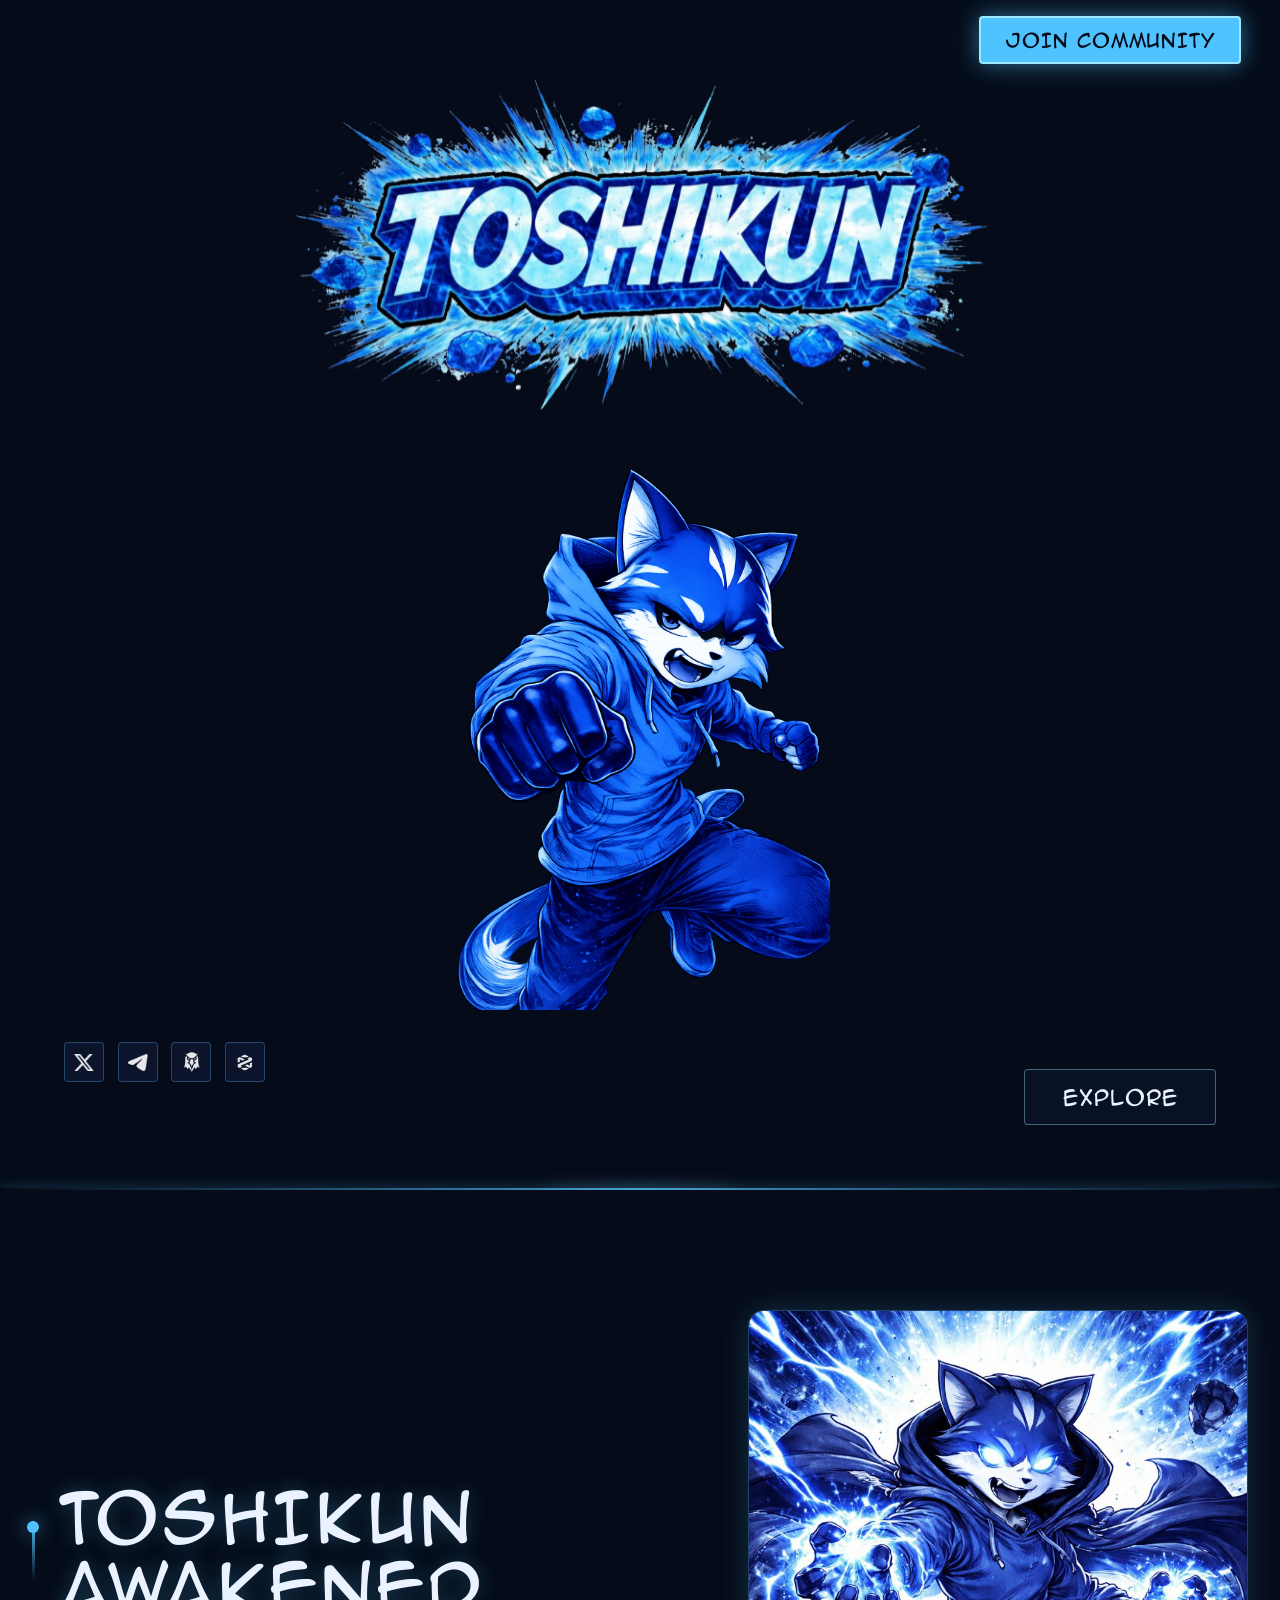
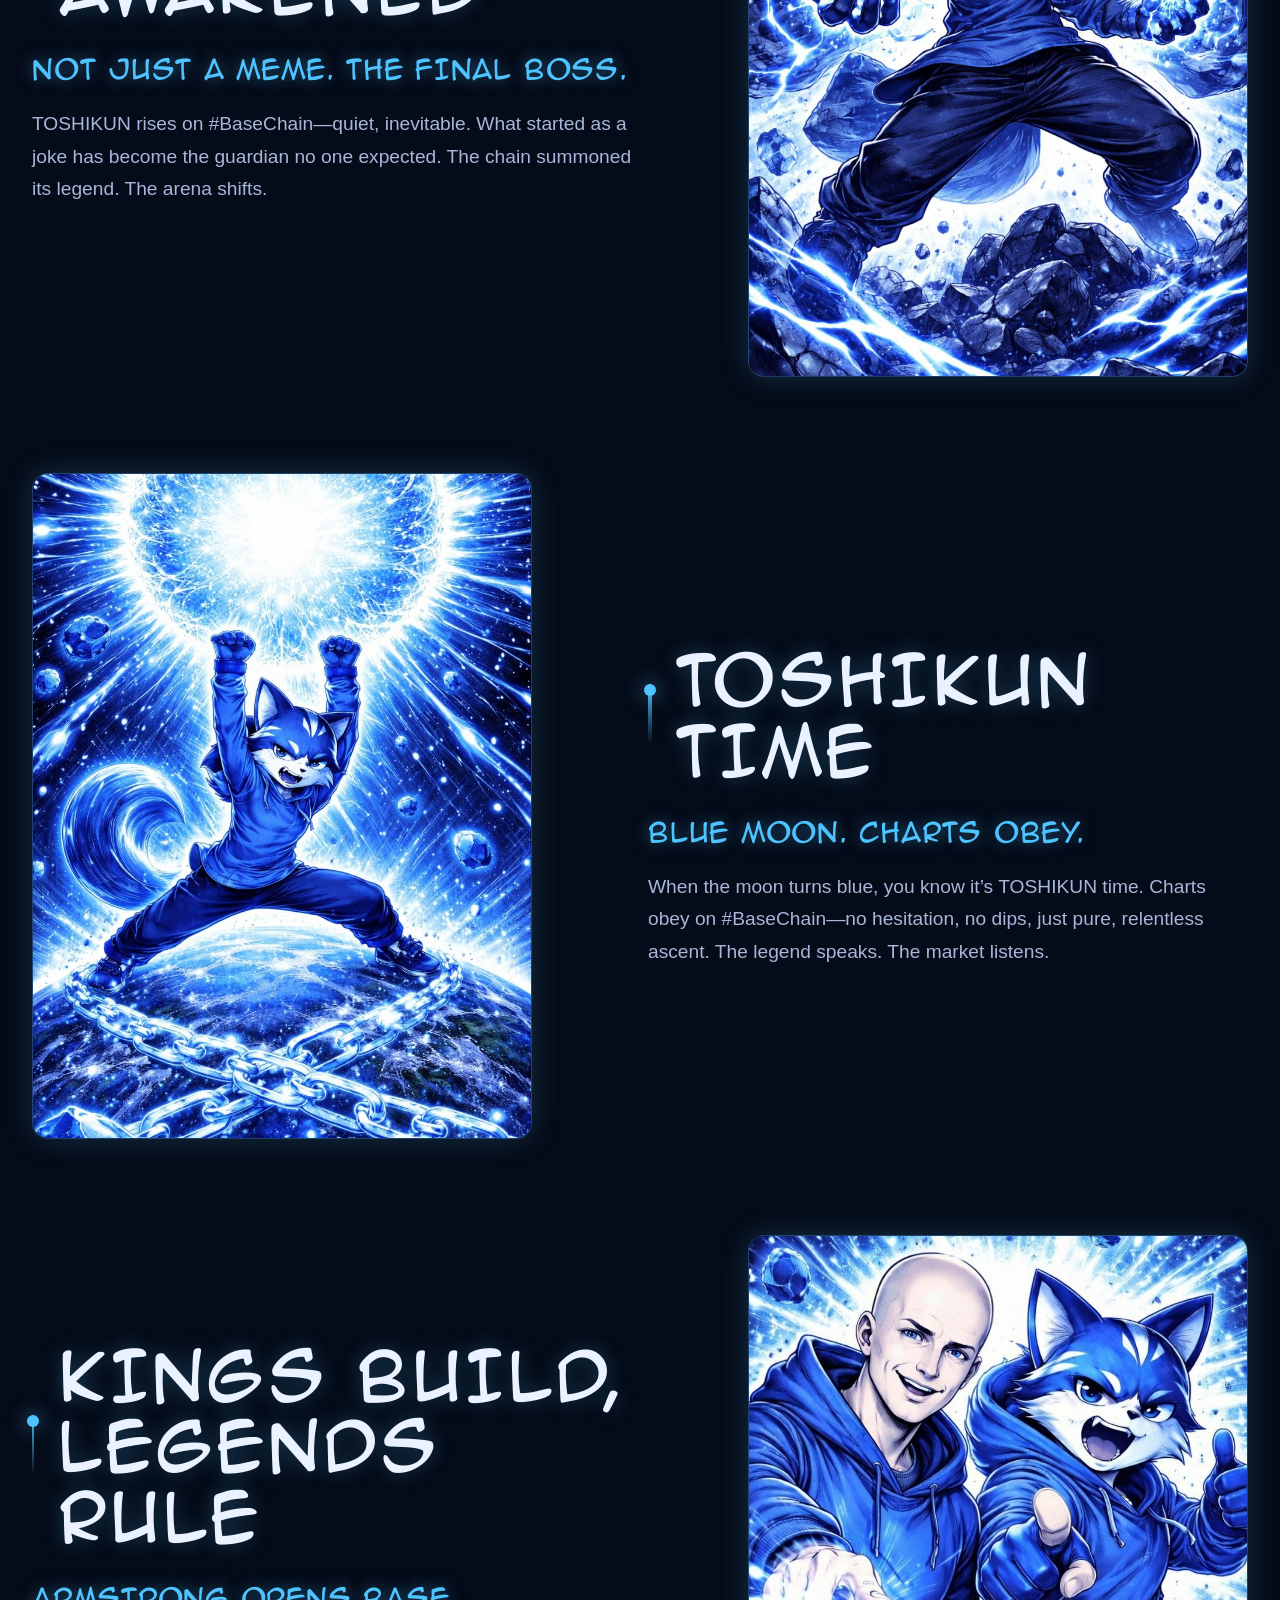
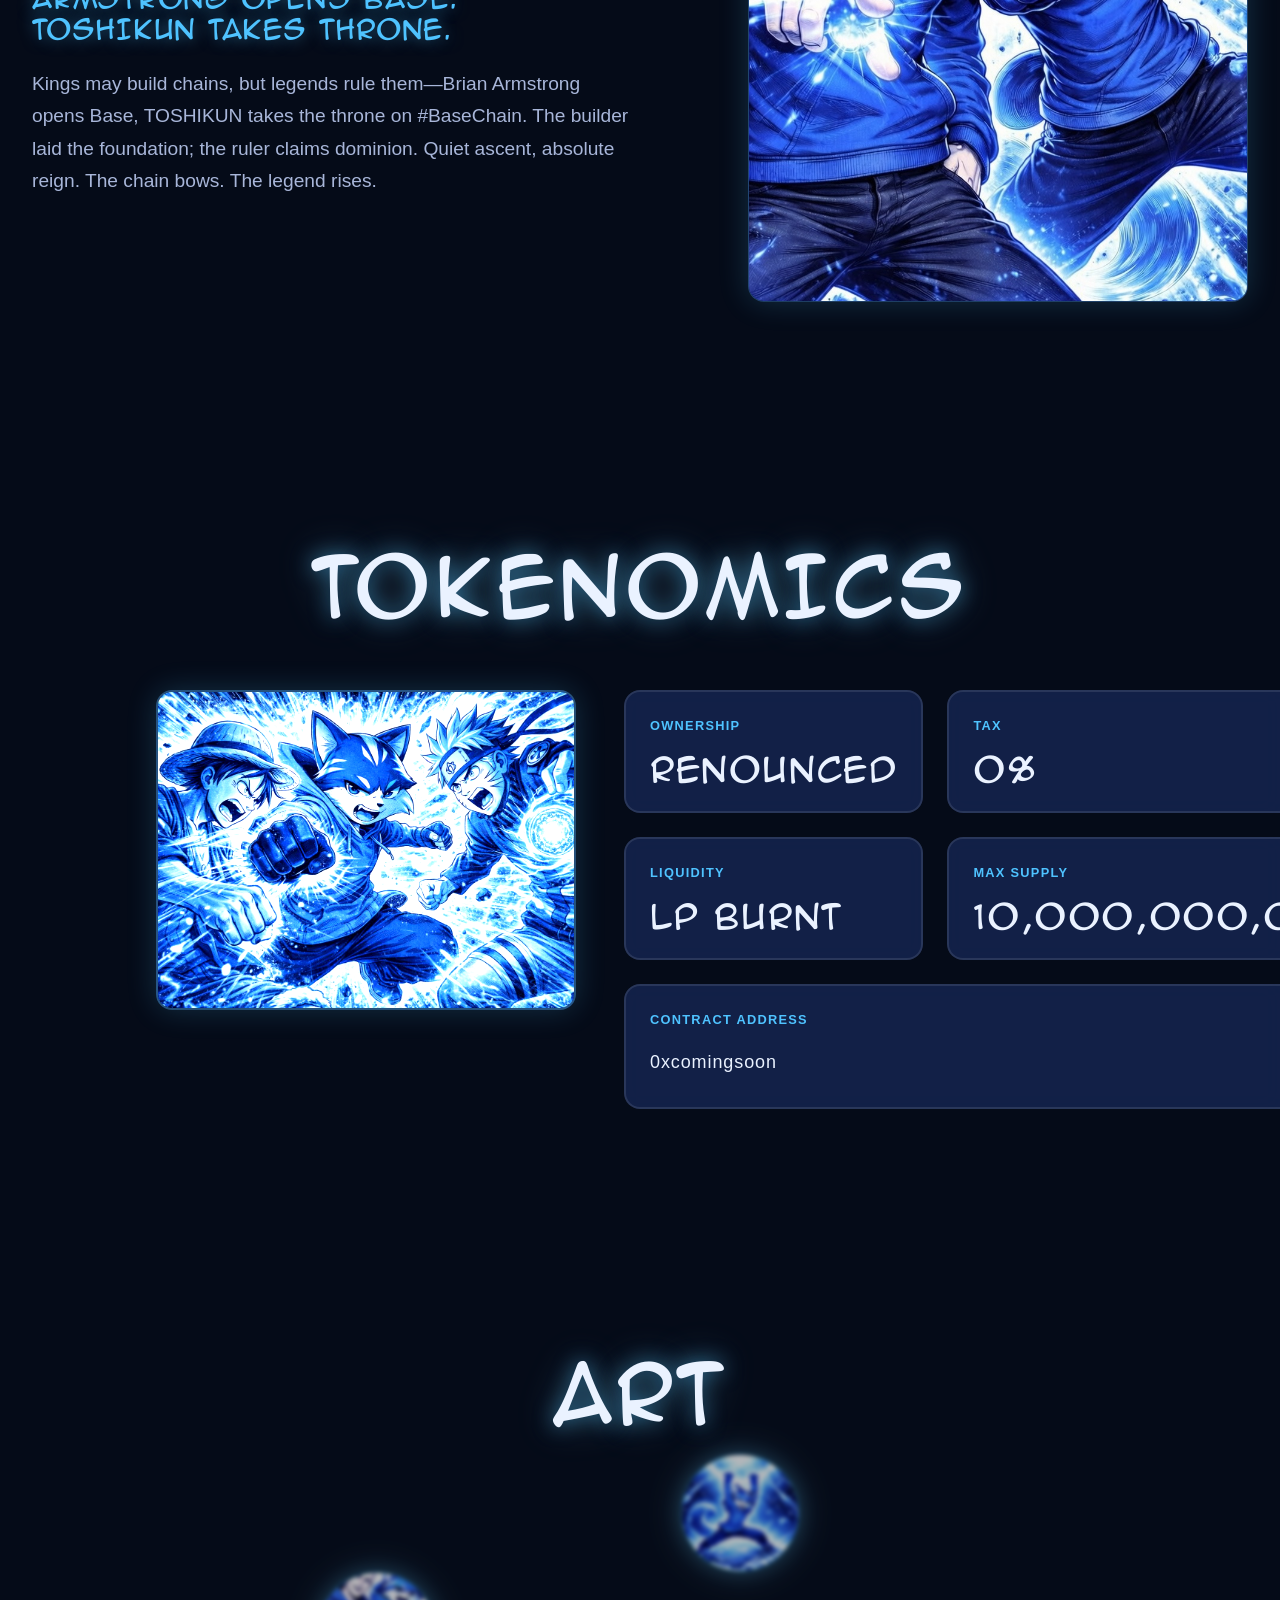
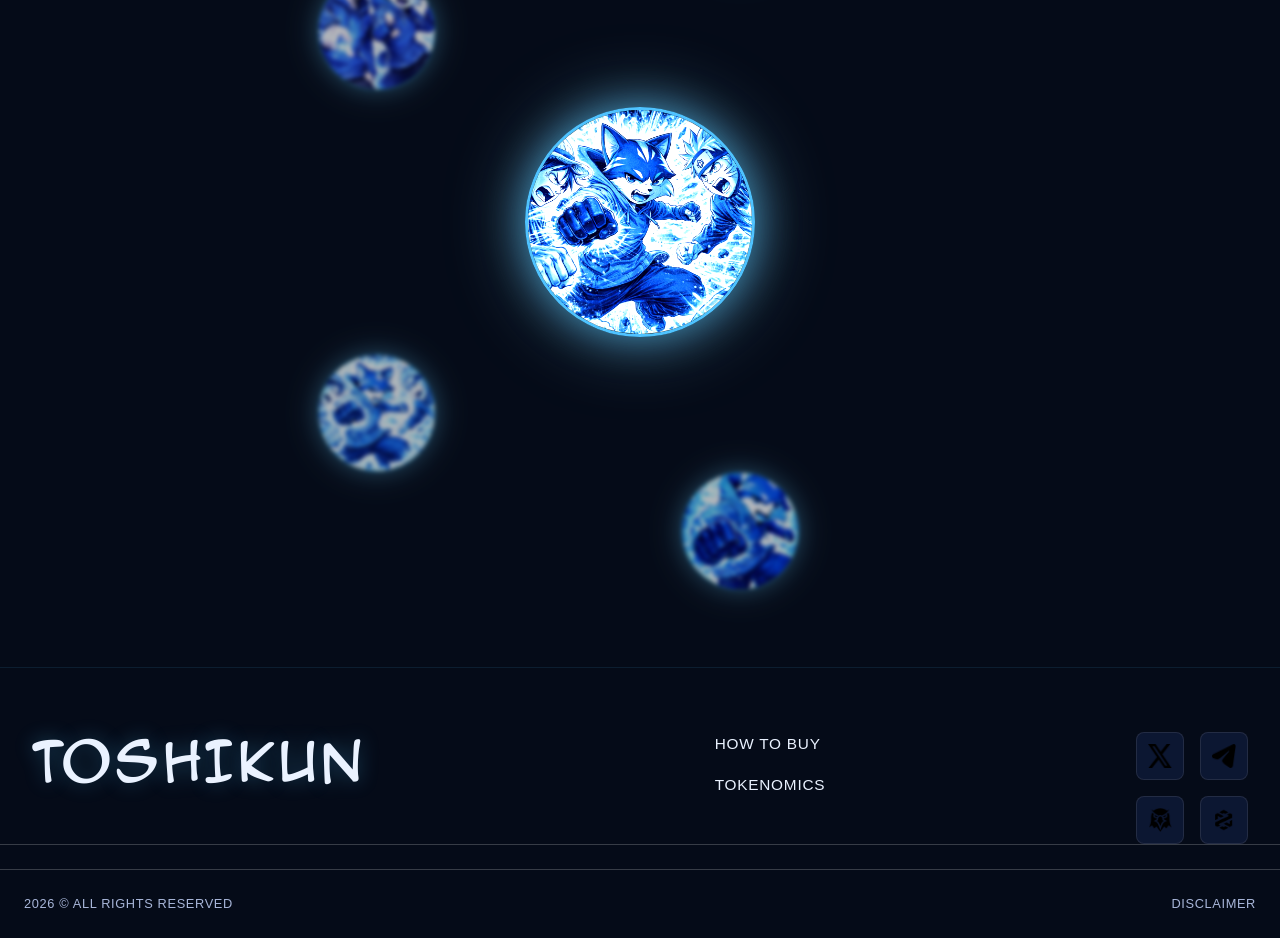
==== commit 12ca067e: "dfsdfds" ====
--- a/index.html
+++ b/index.html
@@ -58,7 +58,7 @@
       <header class="header">
         <div class="header__container">
           <a
-            href="https://t.me/basetoshikun"
+            href="https://t.me/toshikunbase"
             target="_blank"
             rel="noopener noreferrer"
             class="header__button"
@@ -101,7 +101,7 @@
             <div class="hero__footer">
               <div class="hero__social">
                 <a
-                  href="https://x.com/basetoshikun"
+                  href="https://x.com/toshikunbaseX"
                   target="_blank"
                   rel="noopener noreferrer"
                   class="hero__social-item"
@@ -120,7 +120,7 @@
                     "
                     src="/_next/image?url=%2Ftwitter.png&amp;w=48&amp;q=75" /></a
                 ><a
-                  href="https://t.me/basetoshikun"
+                  href="https://t.me/toshikunbase"
                   target="_blank"
                   rel="noopener noreferrer"
                   class="hero__social-item"
@@ -412,7 +412,7 @@
           </div>
           <div class="footer__social">
             <a
-              href="https://x.com/basetoshikun"
+              href="https://x.com/toshikunbaseX"
               target="_blank"
               rel="noopener noreferrer"
               class="footer__social-item"
@@ -431,7 +431,7 @@
                 "
                 src="/_next/image?url=%2Ftwitter.png&amp;w=48&amp;q=75" /></a
             ><a
-              href="https://t.me/basetoshikun"
+              href="https://t.me/toshikunbase"
               target="_blank"
               rel="noopener noreferrer"
               class="footer__social-item"
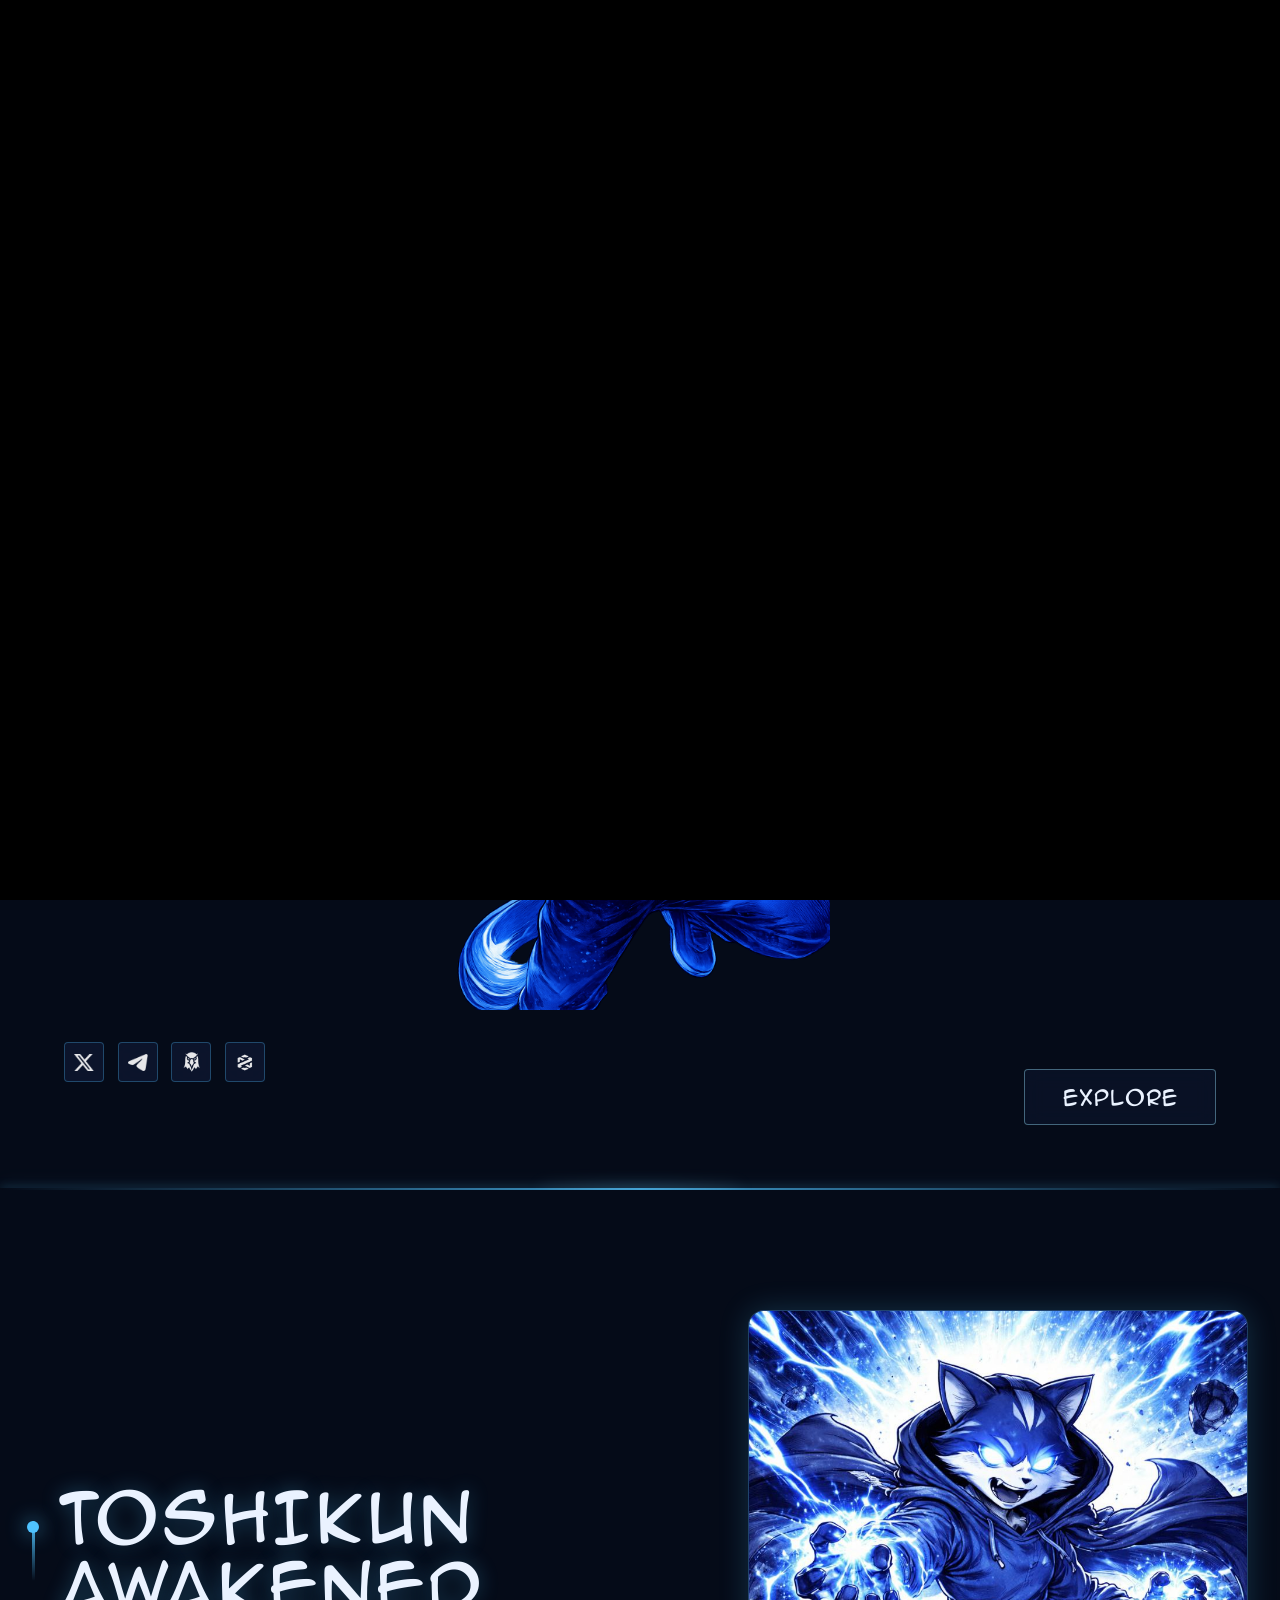
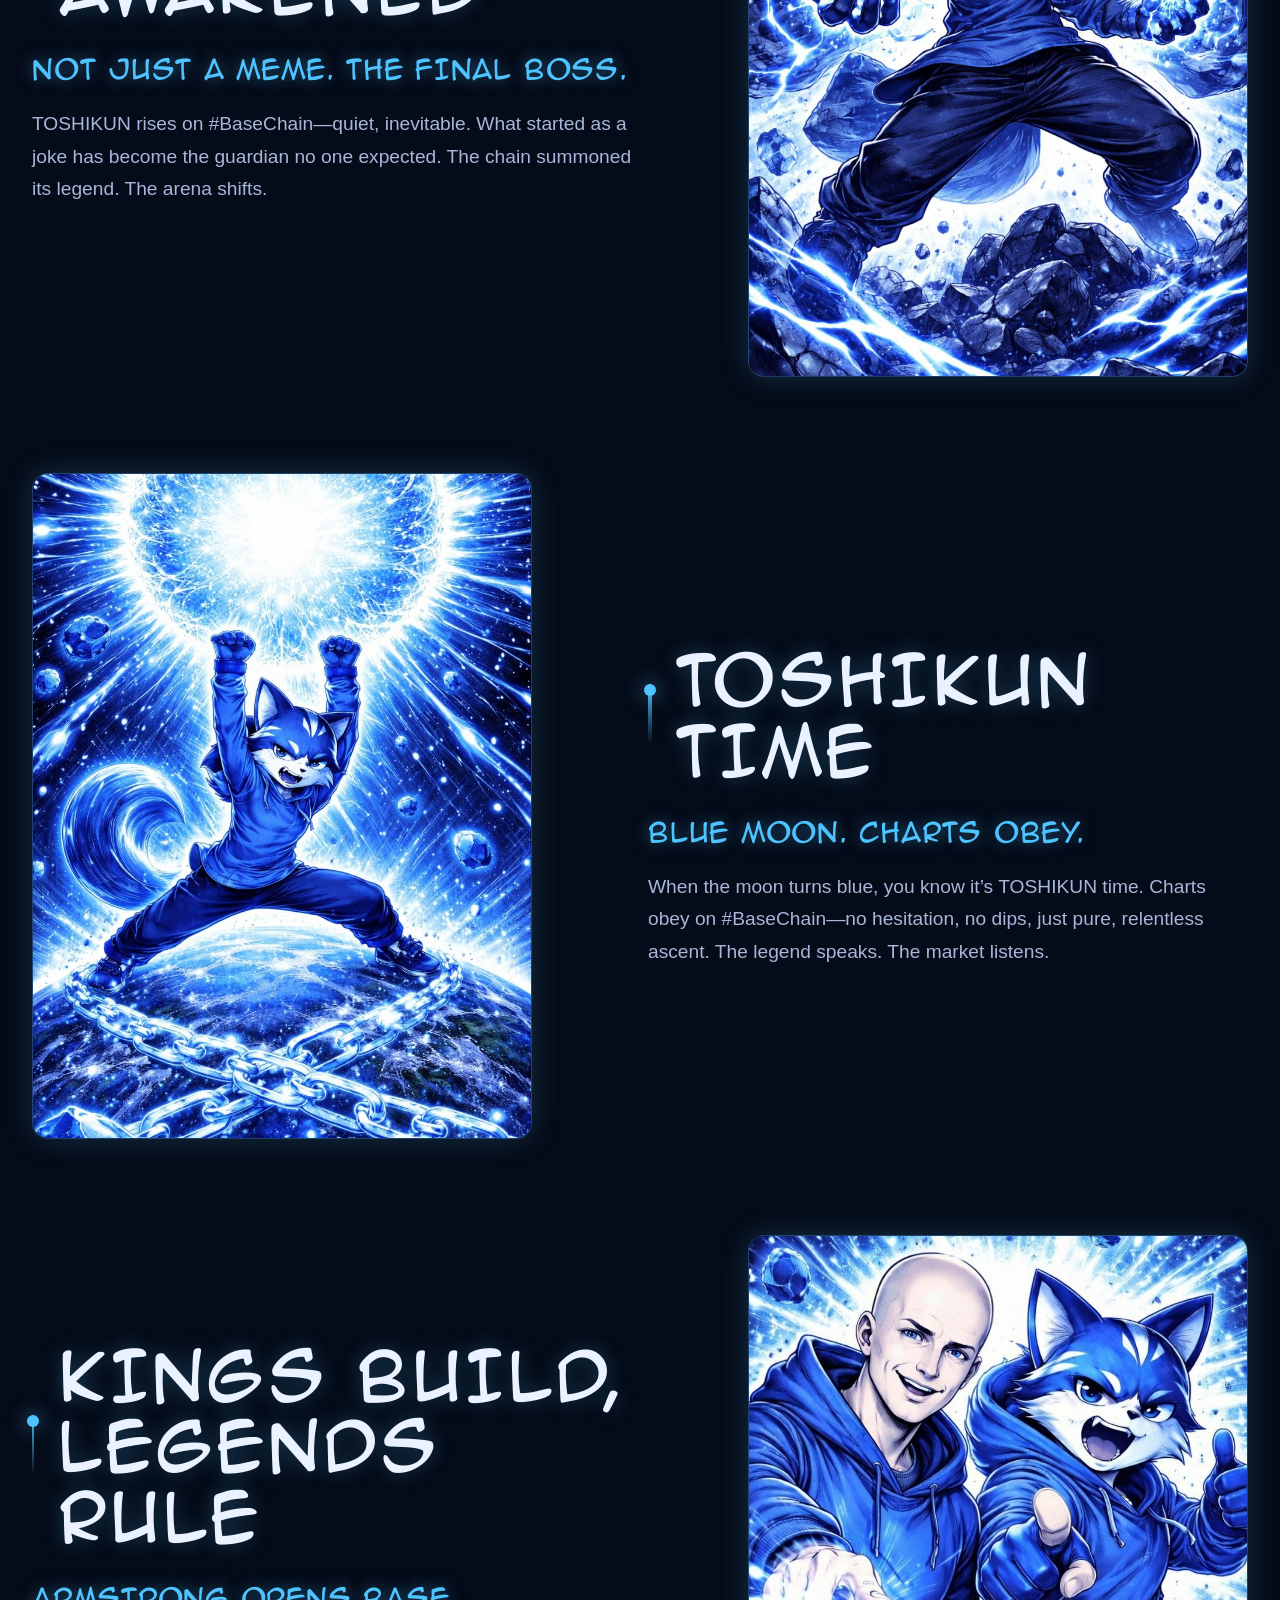
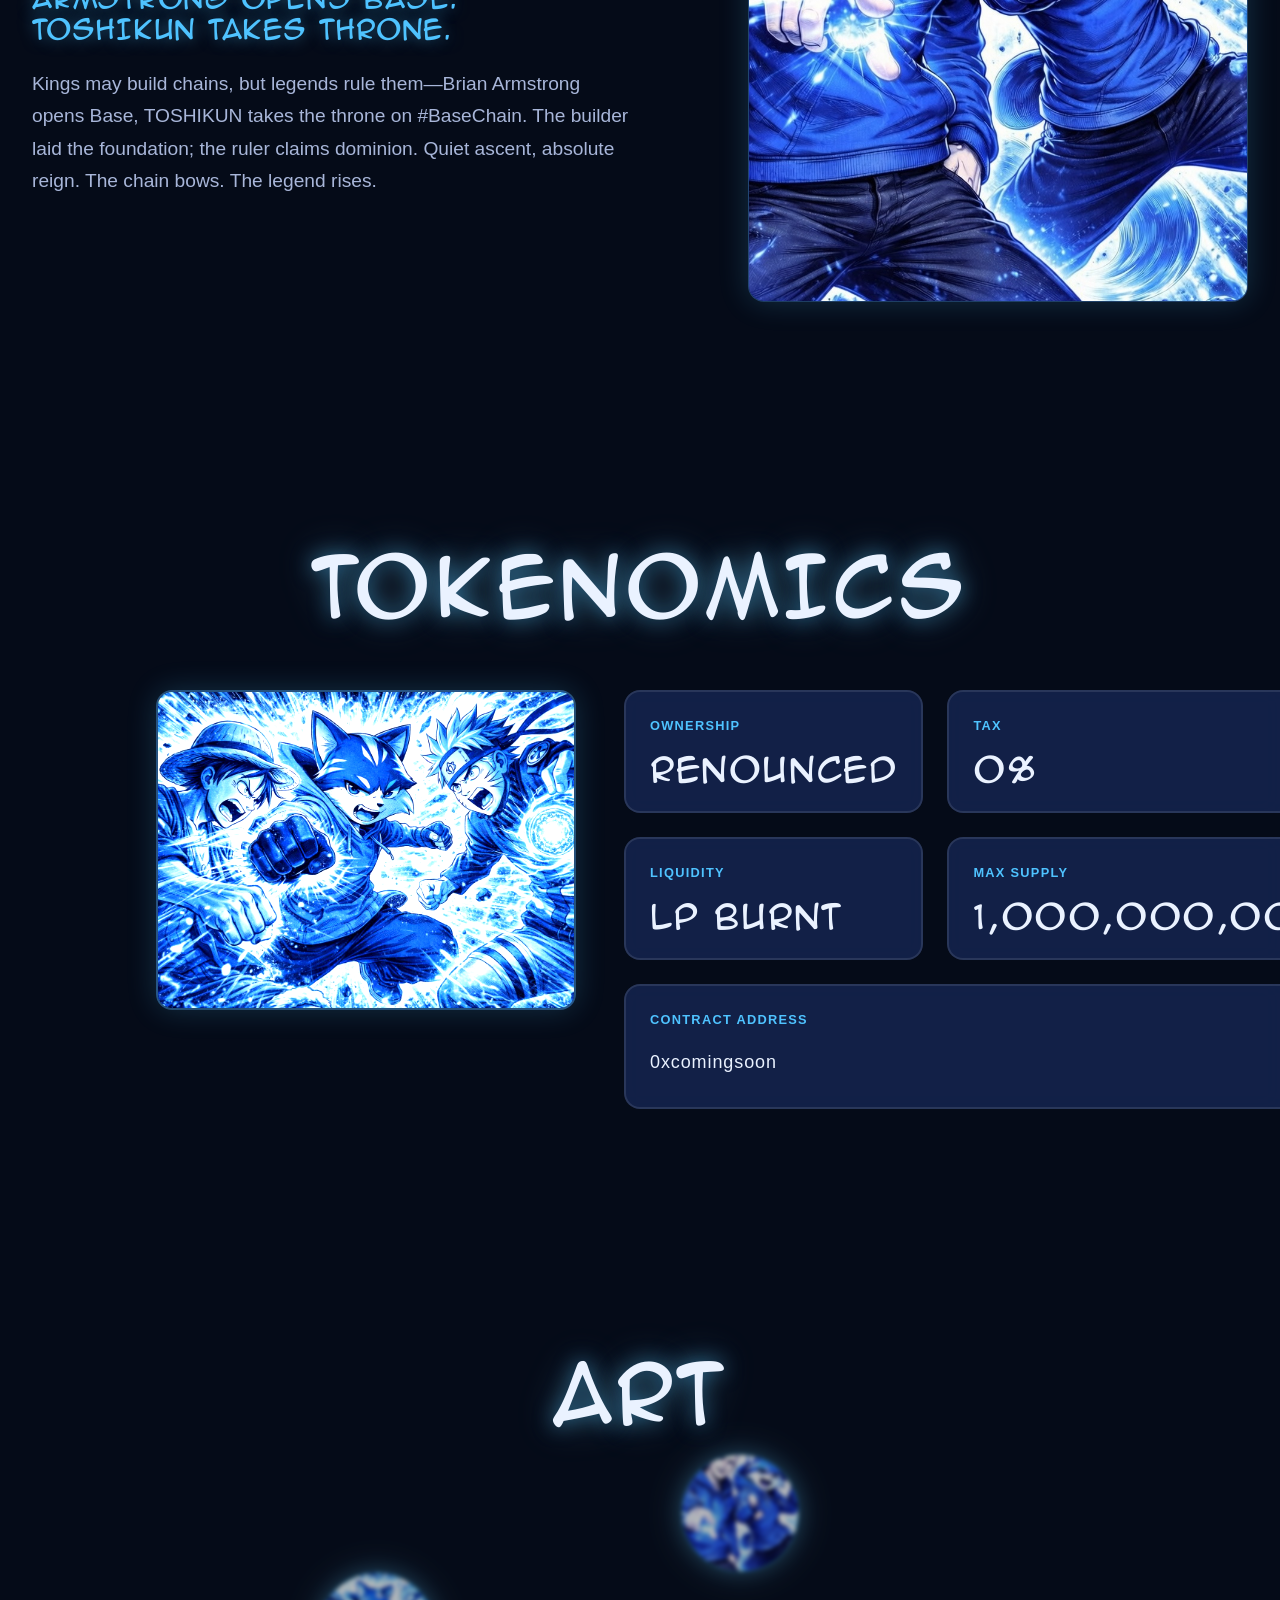
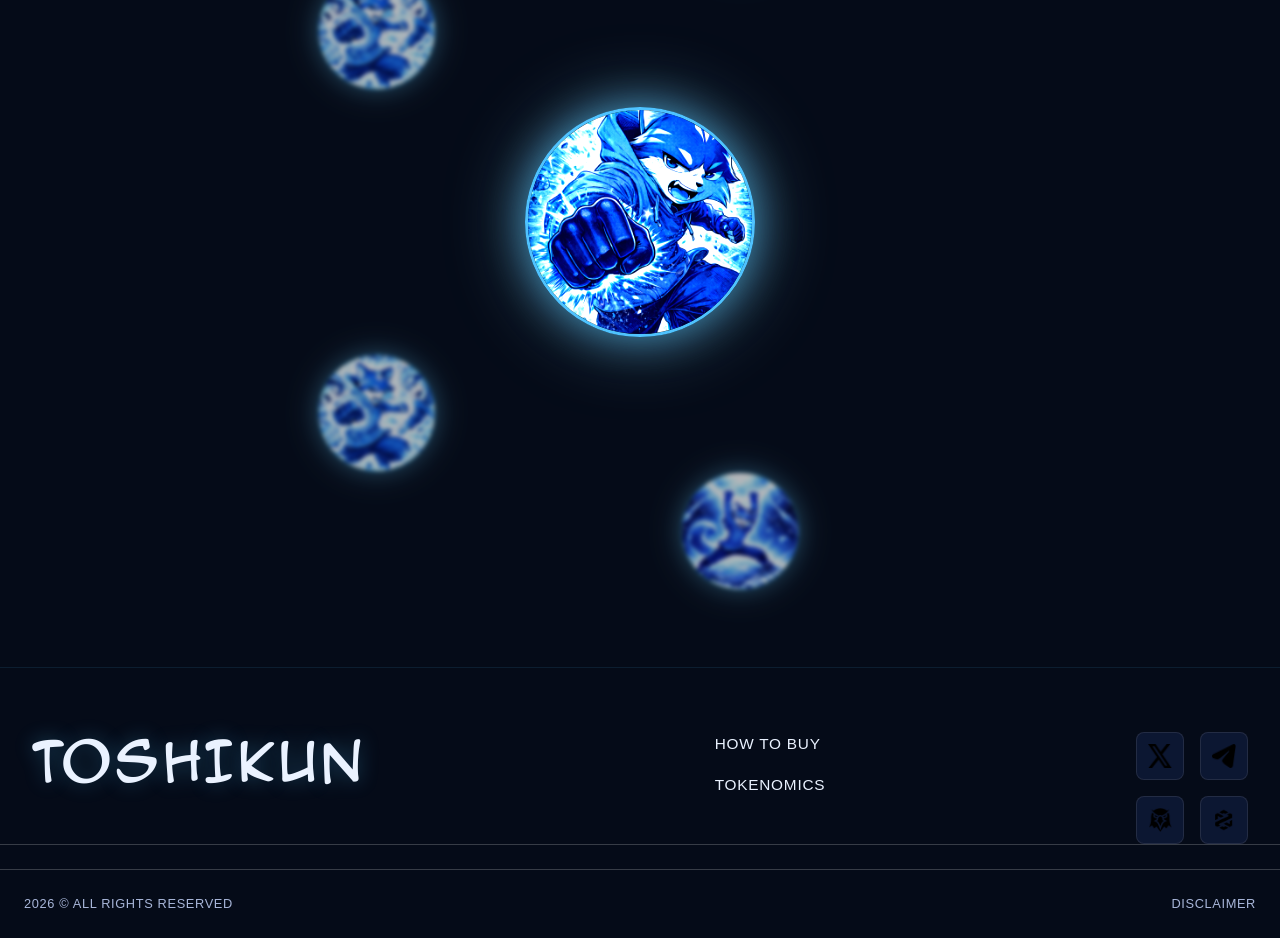
==== commit 4727a2e5: "sdfdsfds" ====
--- a/index.html
+++ b/index.html
@@ -336,7 +336,7 @@
                 </div>
                 <div class="tokenomics__card">
                   <span class="tokenomics__card-label">MAX SUPPLY</span
-                  ><span class="tokenomics__card-value">10,000,000,000</span>
+                  ><span class="tokenomics__card-value">1,000,000,000</span>
                 </div>
                 <div class="tokenomics__card tokenomics__card--address">
                   <span class="tokenomics__card-label">CONTRACT ADDRESS</span>
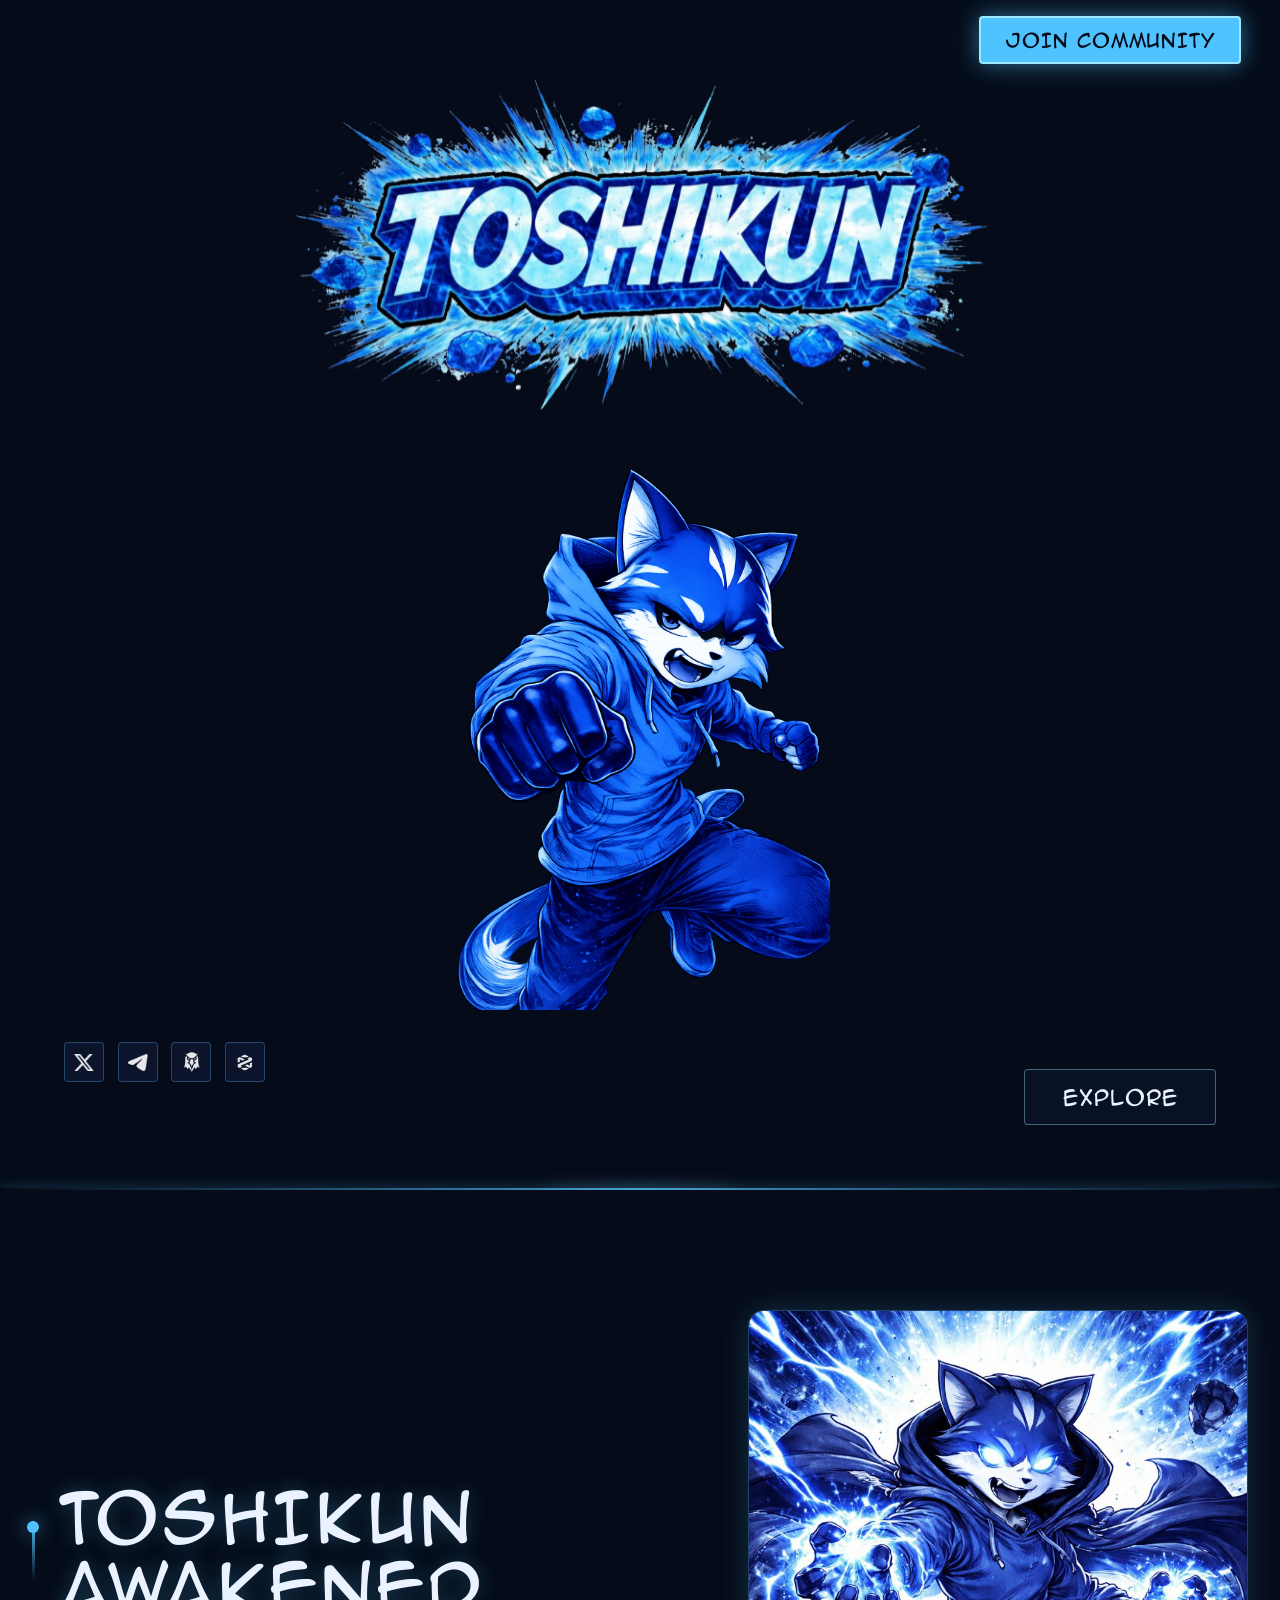
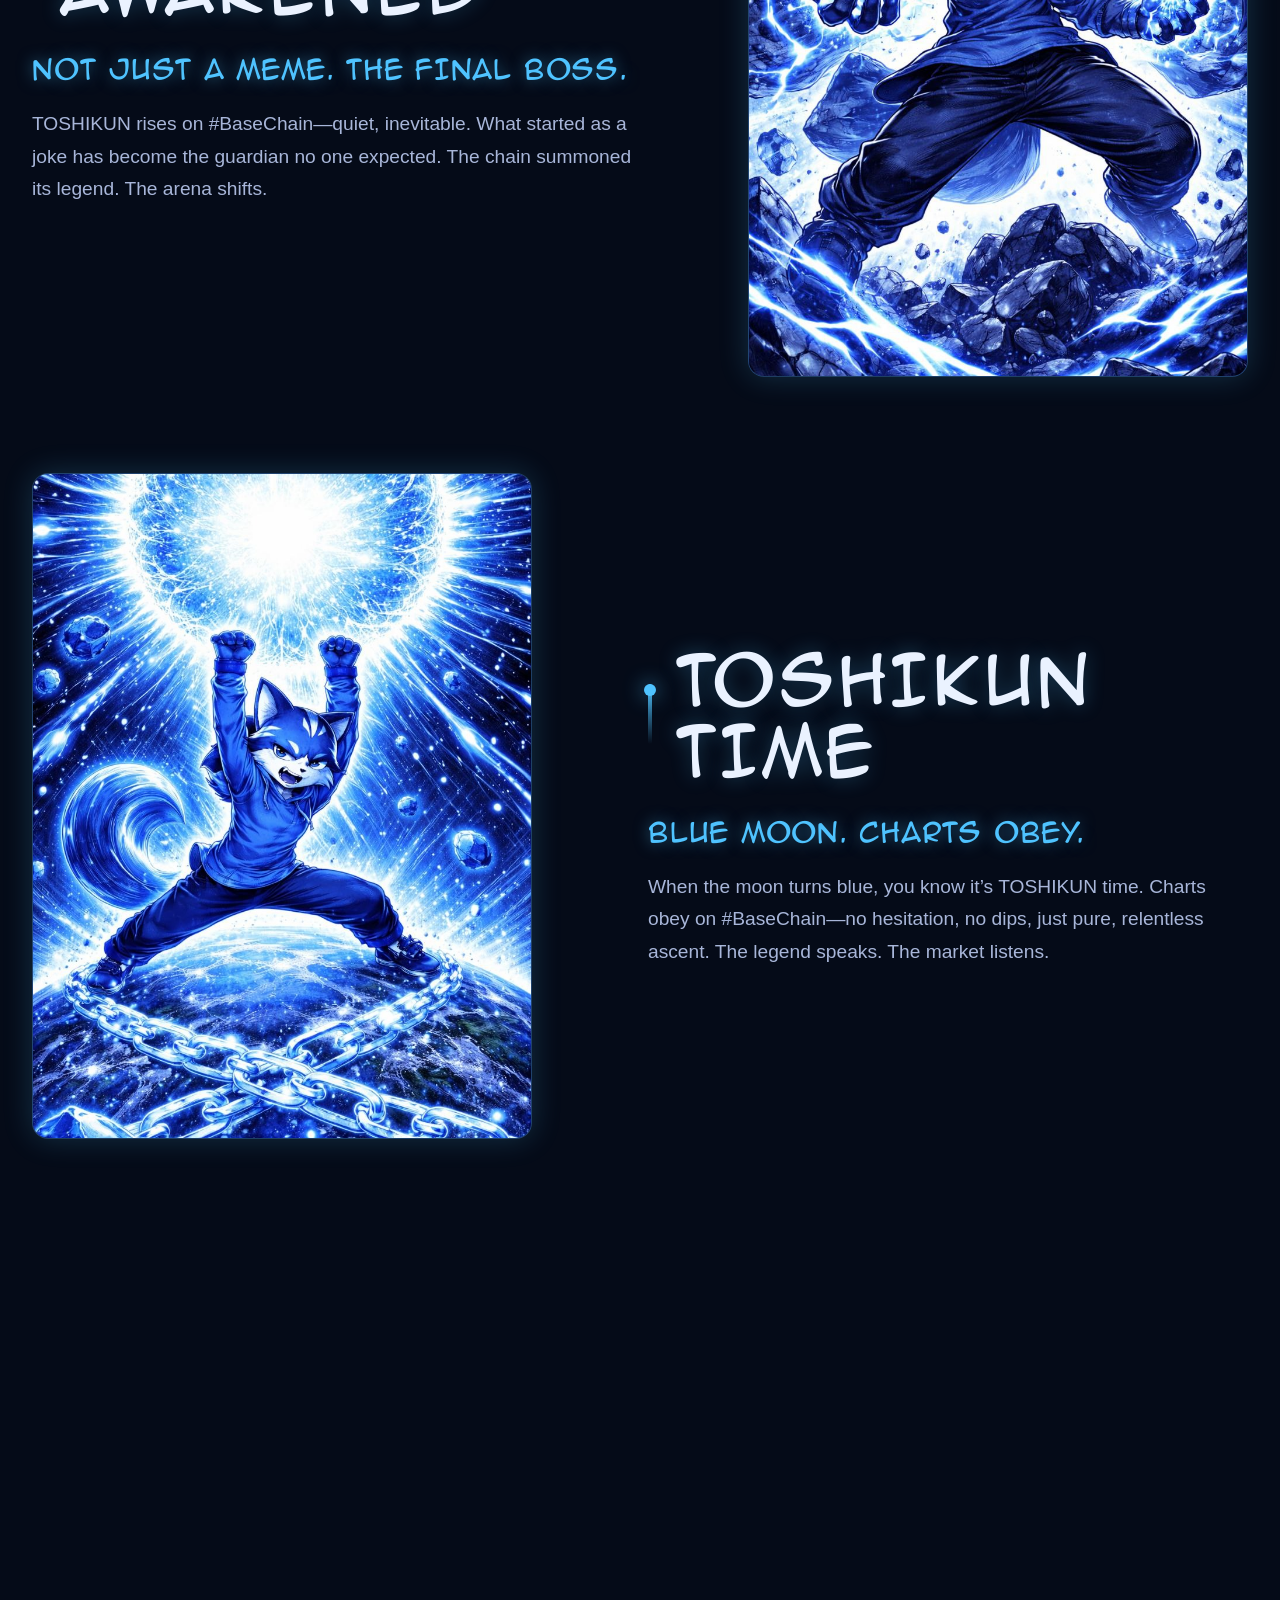
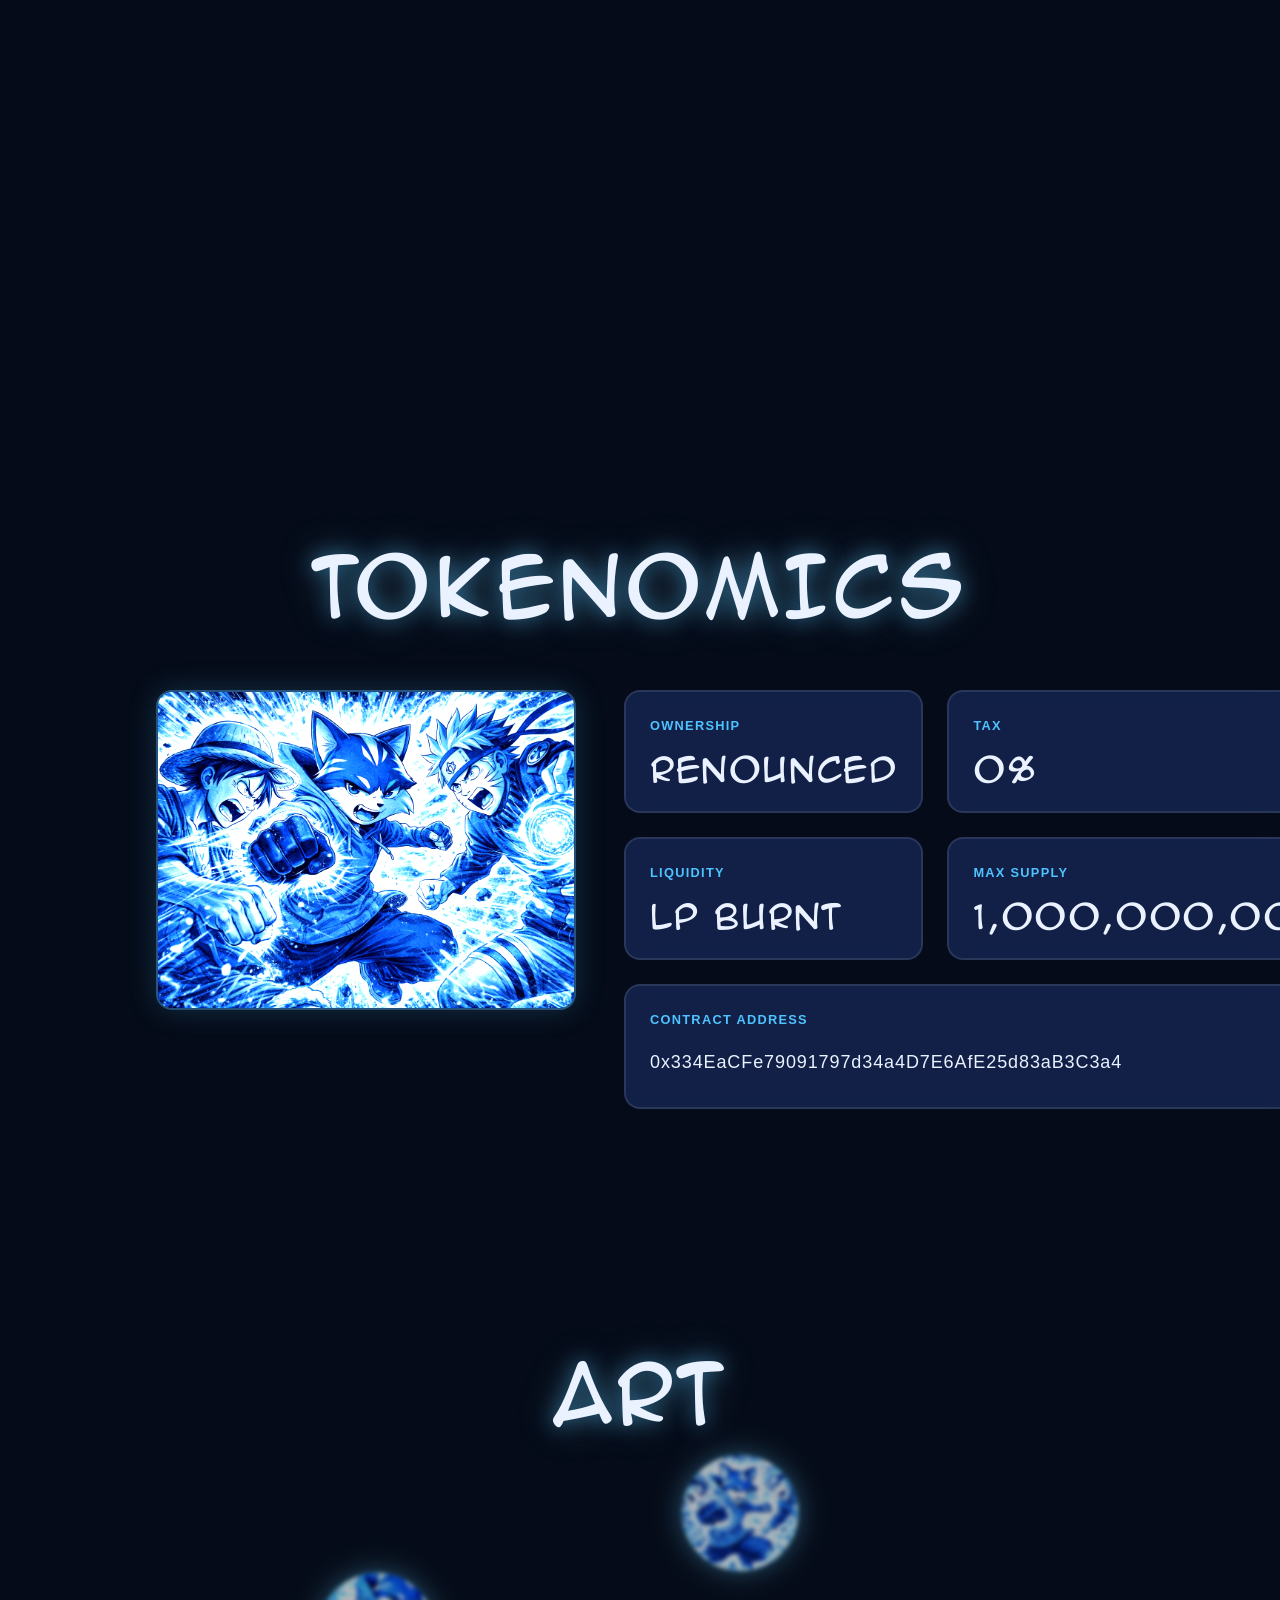
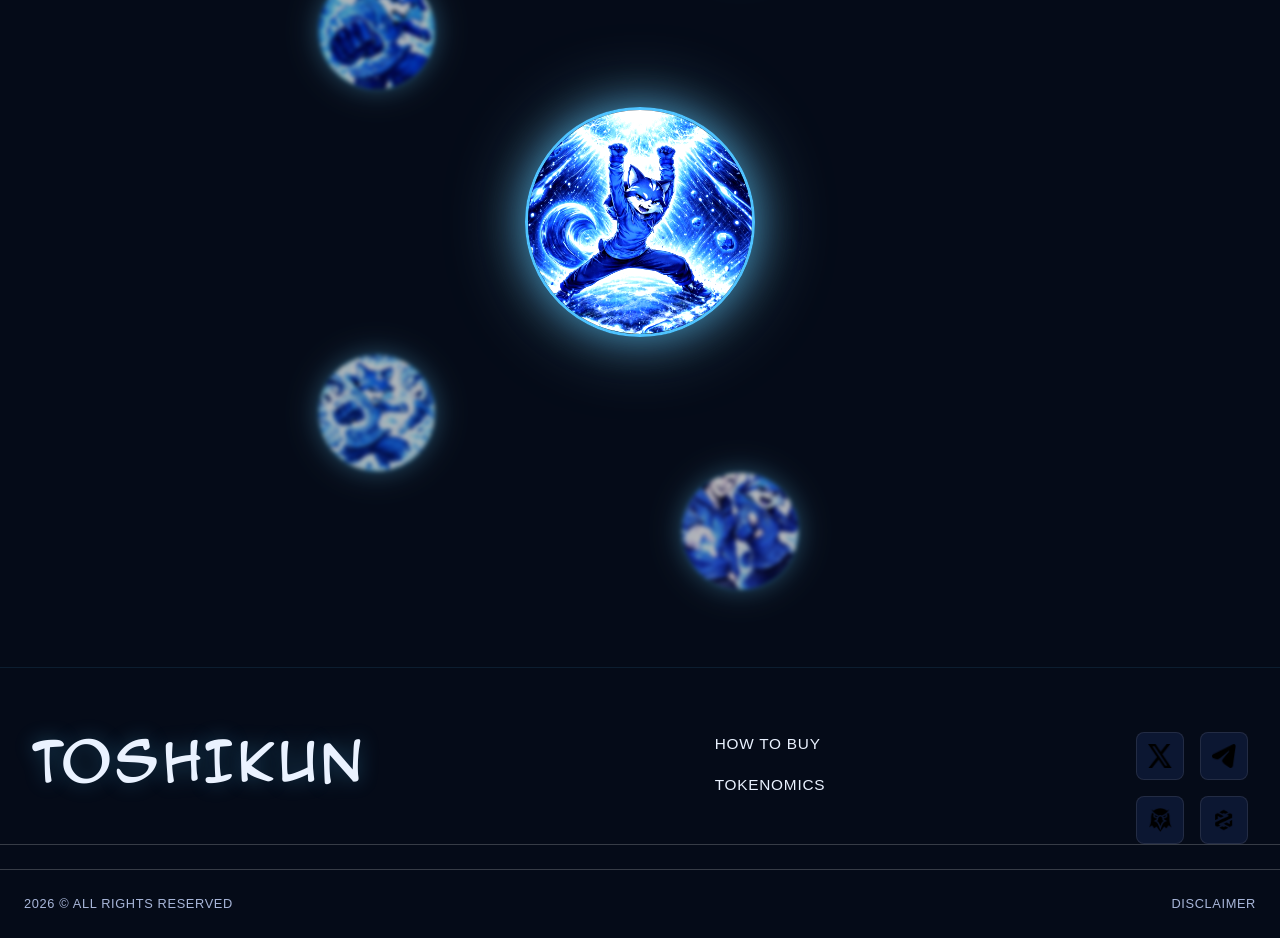
==== commit 6e55b855: "sdfdsfds" ====
--- a/index.html
+++ b/index.html
@@ -139,7 +139,7 @@
                     "
                     src="/_next/image?url=%2Ftelegram.png&amp;w=48&amp;q=75" /></a
                 ><a
-                  href="https://dexscreener.com/base/0xcomingsoon"
+                  href="https://dexscreener.com/base/0x334EaCFe79091797d34a4D7E6AfE25d83aB3C3a4"
                   target="_blank"
                   rel="noopener noreferrer"
                   class="hero__social-item"
@@ -158,7 +158,7 @@
                     "
                     src="/_next/image?url=%2Fdexscreener.png&amp;w=48&amp;q=75" /></a
                 ><a
-                  href="https://www.dextools.io/app/en/base/pair-explorer/0xcomingsoon"
+                  href="https://www.dextools.io/app/en/base/pair-explorer/0x334EaCFe79091797d34a4D7E6AfE25d83aB3C3a4"
                   target="_blank"
                   rel="noopener noreferrer"
                   class="hero__social-item"
@@ -342,7 +342,7 @@
                   <span class="tokenomics__card-label">CONTRACT ADDRESS</span>
                   <div class="tokenomics__card-address-wrapper">
                     <span class="tokenomics__card-address"
-                      >0xcomingsoon</span
+                      >0x334EaCFe79091797d34a4D7E6AfE25d83aB3C3a4</span
                     ><button
                       class="tokenomics__card-copy"
                       aria-label="Copy contract address"
@@ -450,7 +450,7 @@
                 "
                 src="/_next/image?url=%2Ftelegram.png&amp;w=48&amp;q=75" /></a
             ><a
-              href="https://dexscreener.com/base/0xcomingsoon"
+              href="https://dexscreener.com/base/0x334EaCFe79091797d34a4D7E6AfE25d83aB3C3a4"
               target="_blank"
               rel="noopener noreferrer"
               class="footer__social-item"
@@ -469,7 +469,7 @@
                 "
                 src="/_next/image?url=%2Fdexscreener.png&amp;w=48&amp;q=75" /></a
             ><a
-              href="https://www.dextools.io/app/en/base/pair-explorer/0xcomingsoon"
+              href="https://www.dextools.io/app/en/base/pair-explorer/0x334EaCFe79091797d34a4D7E6AfE25d83aB3C3a4"
               target="_blank"
               rel="noopener noreferrer"
               class="footer__social-item"
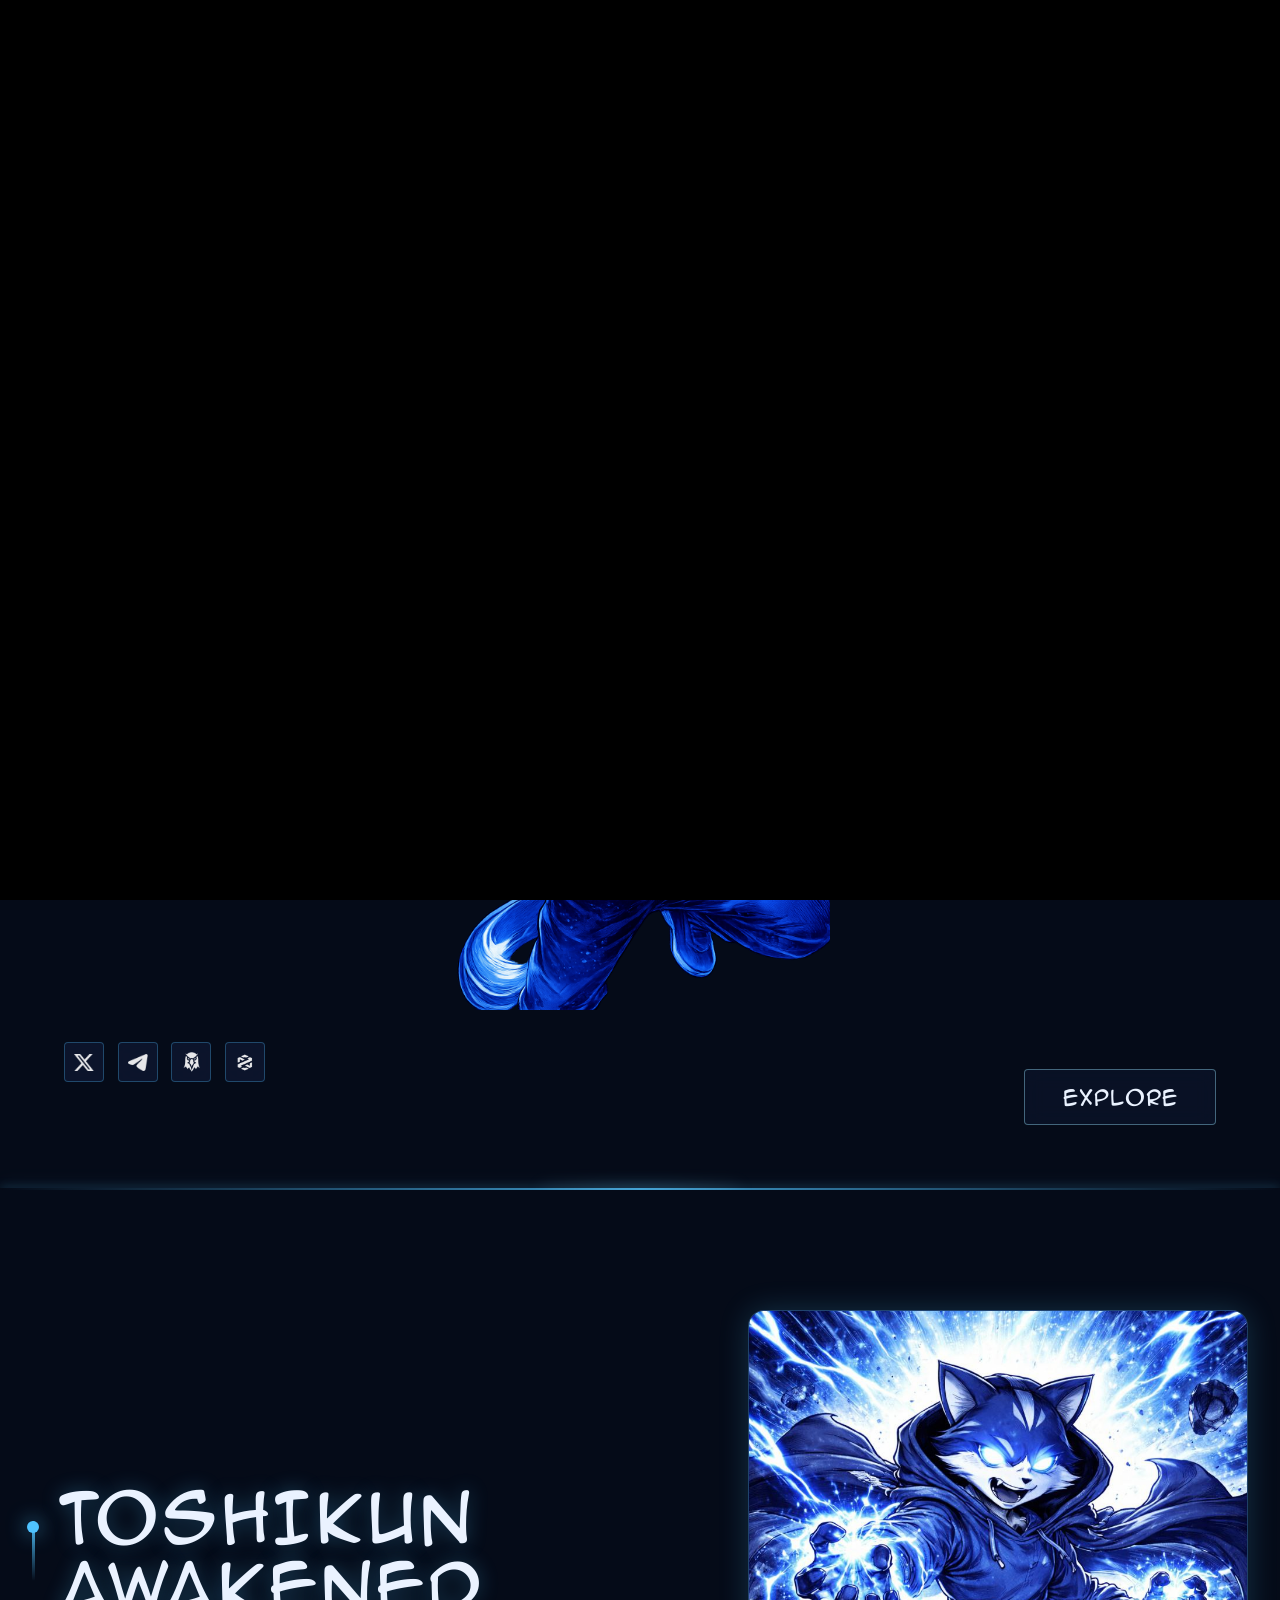
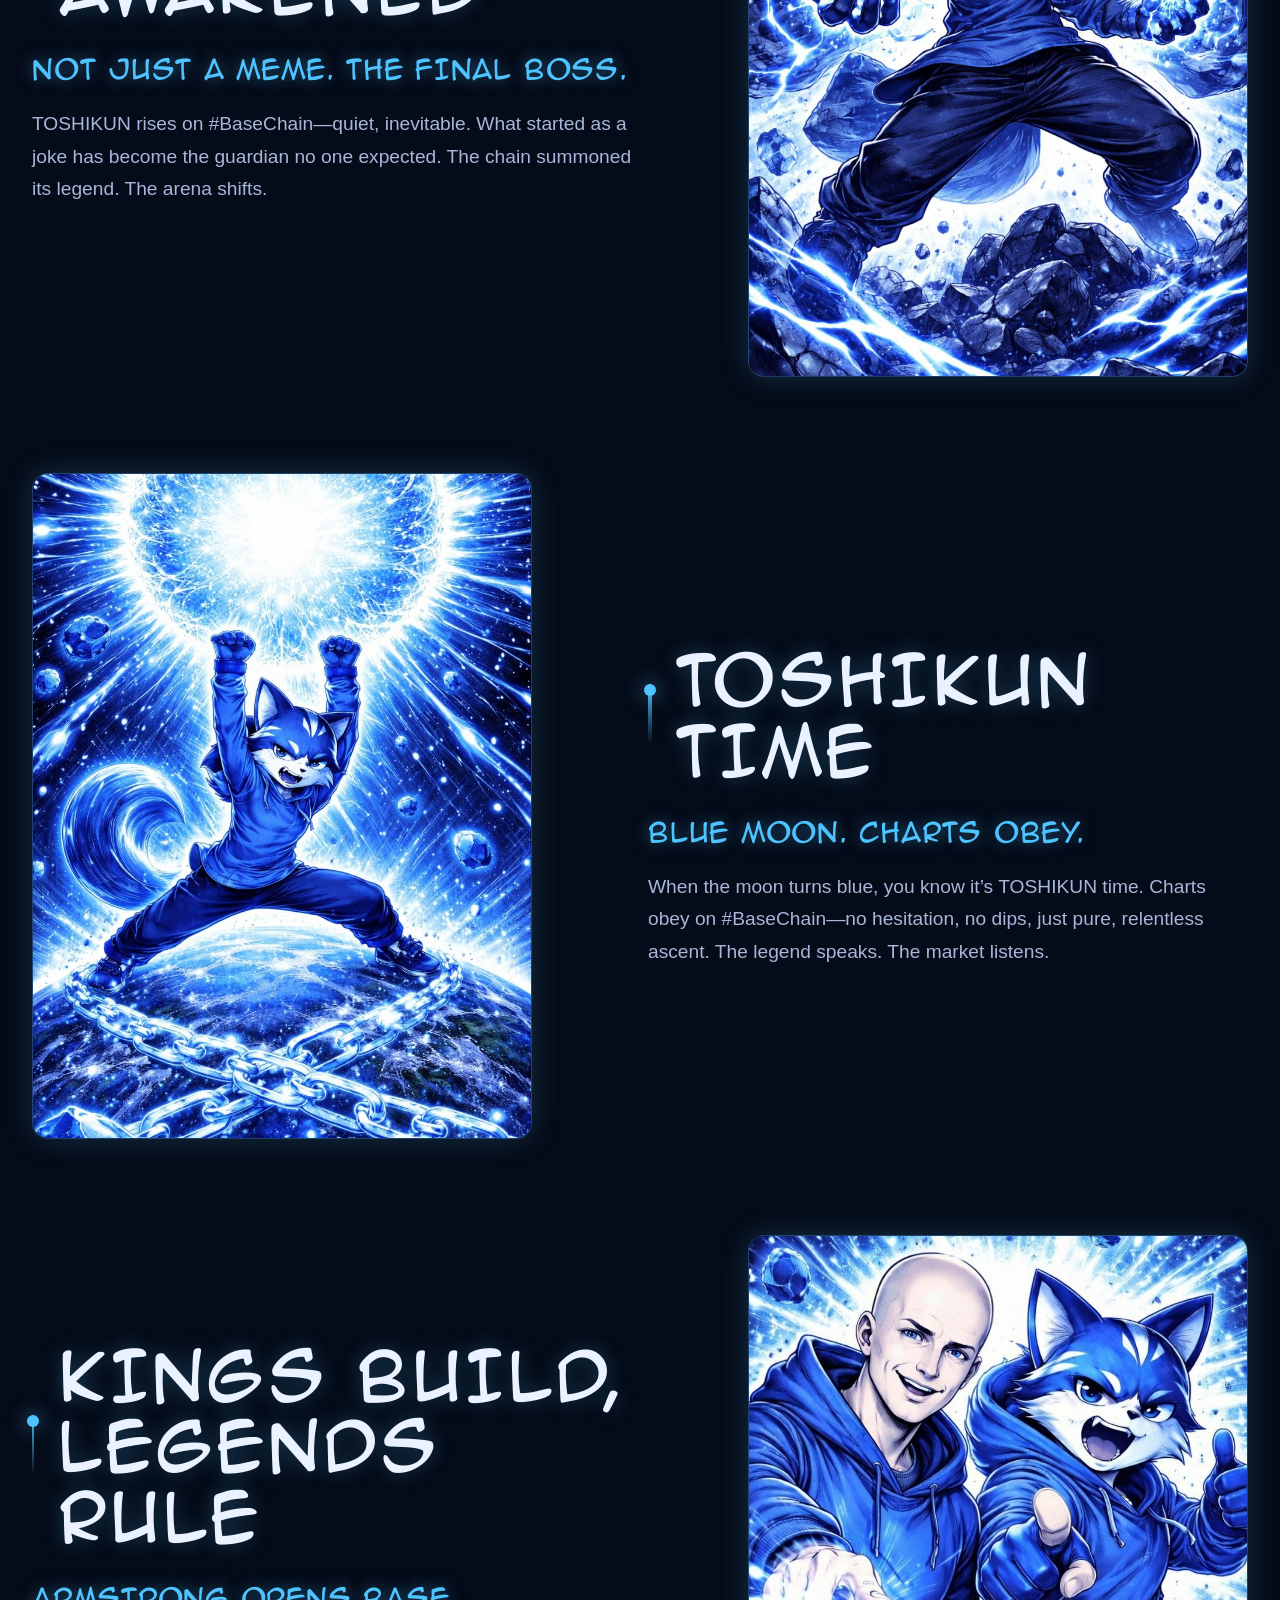
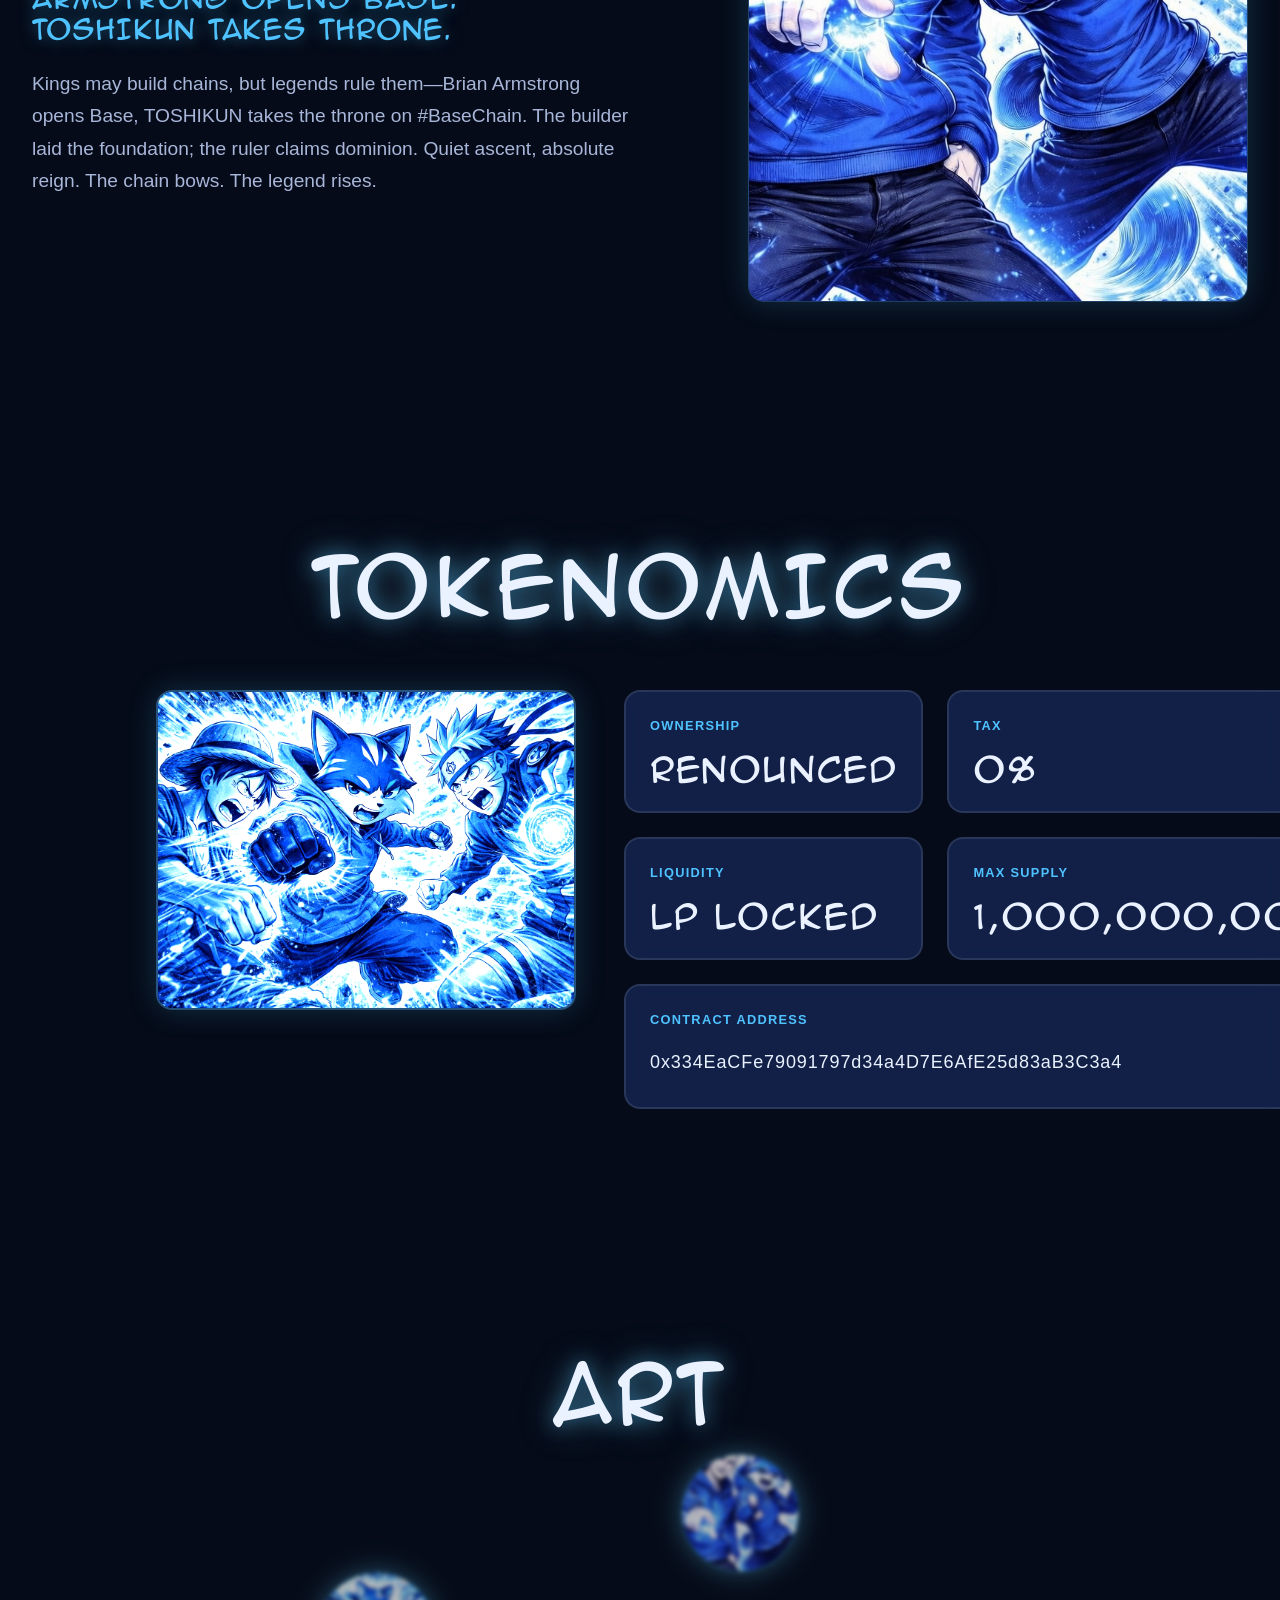
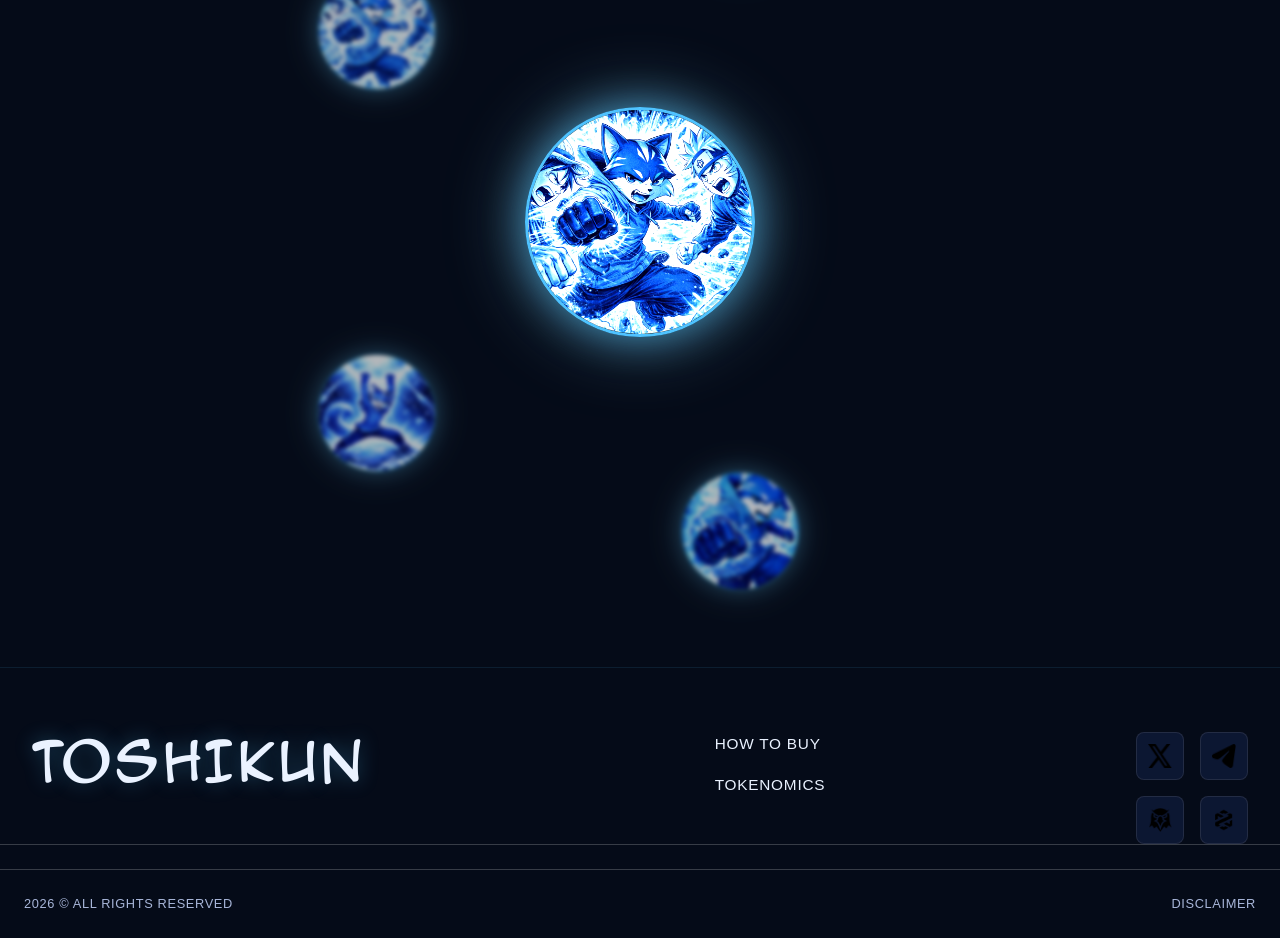
==== commit 02608e9a: "sdfdsfds" ====
--- a/index.html
+++ b/index.html
@@ -332,7 +332,7 @@
                 </div>
                 <div class="tokenomics__card">
                   <span class="tokenomics__card-label">LIQUIDITY</span
-                  ><span class="tokenomics__card-value">LP BURNT</span>
+                  ><span class="tokenomics__card-value">LP LOCKED</span>
                 </div>
                 <div class="tokenomics__card">
                   <span class="tokenomics__card-label">MAX SUPPLY</span
